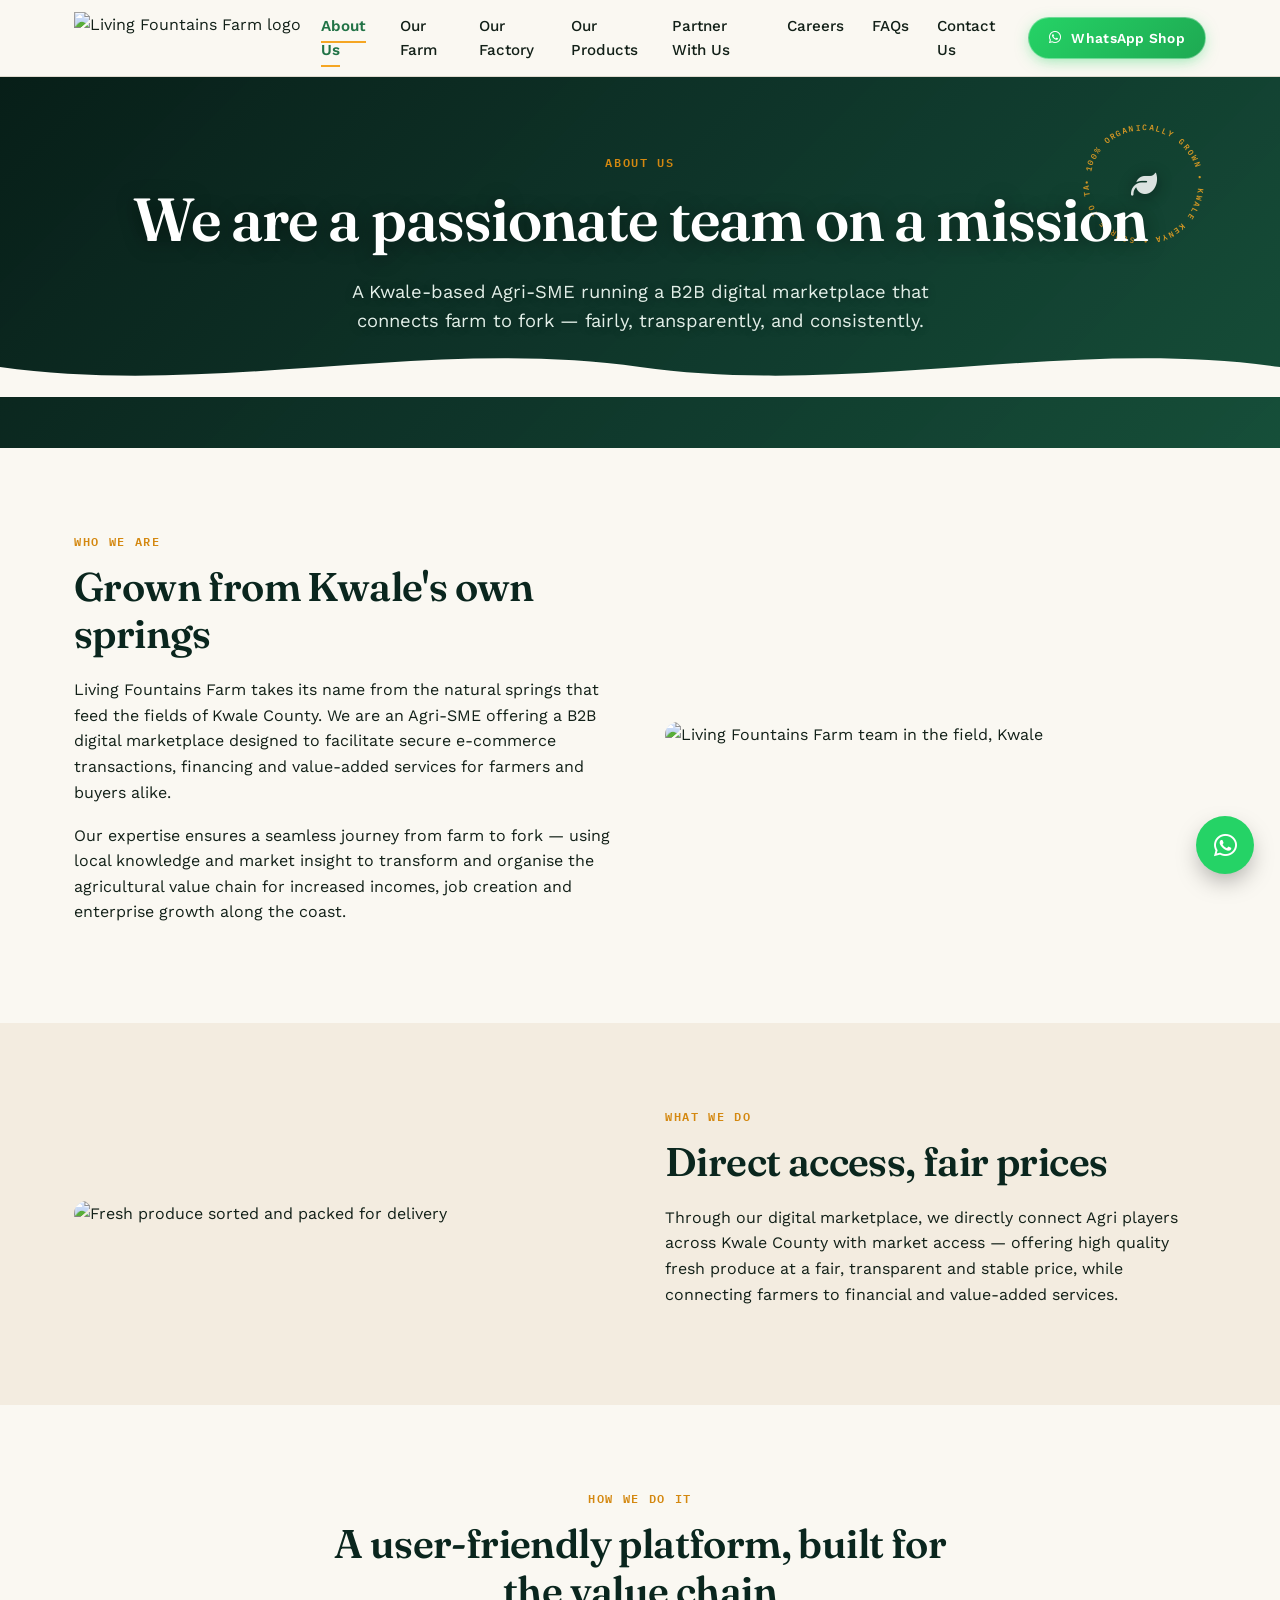
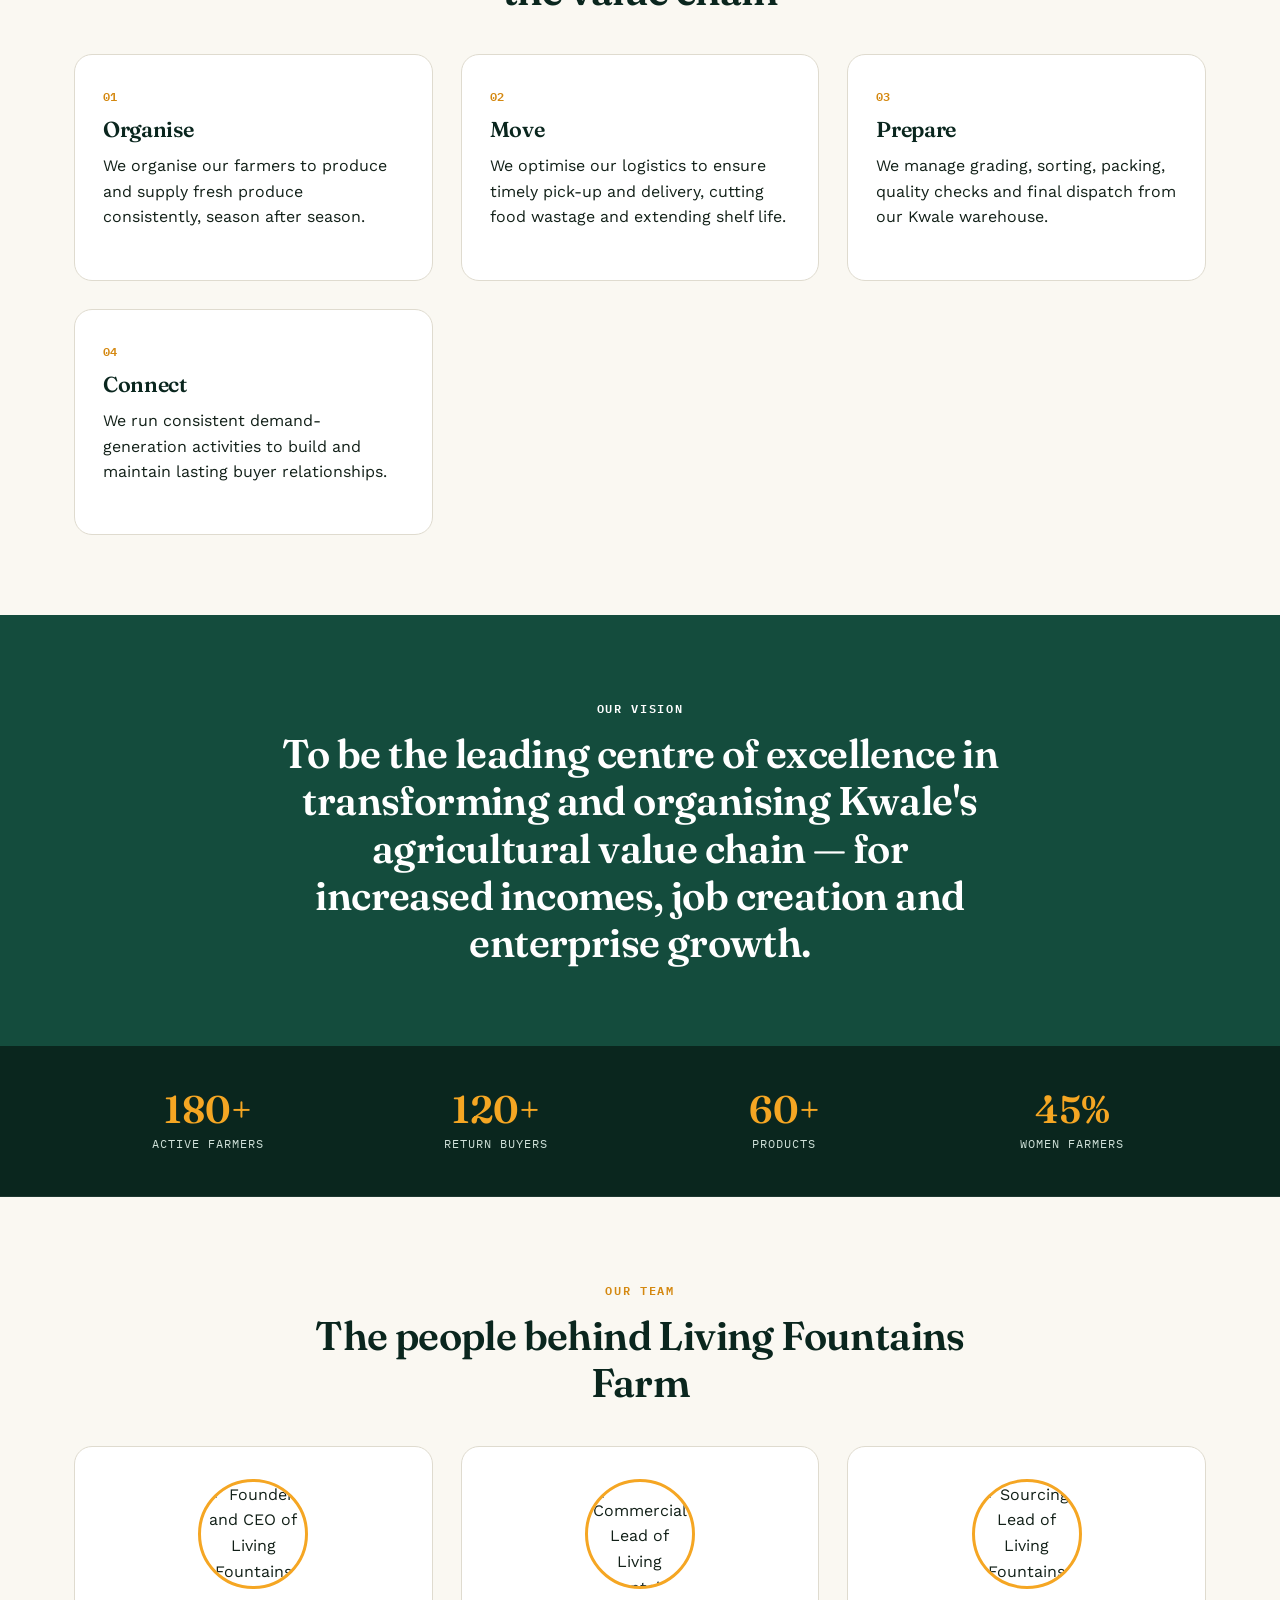
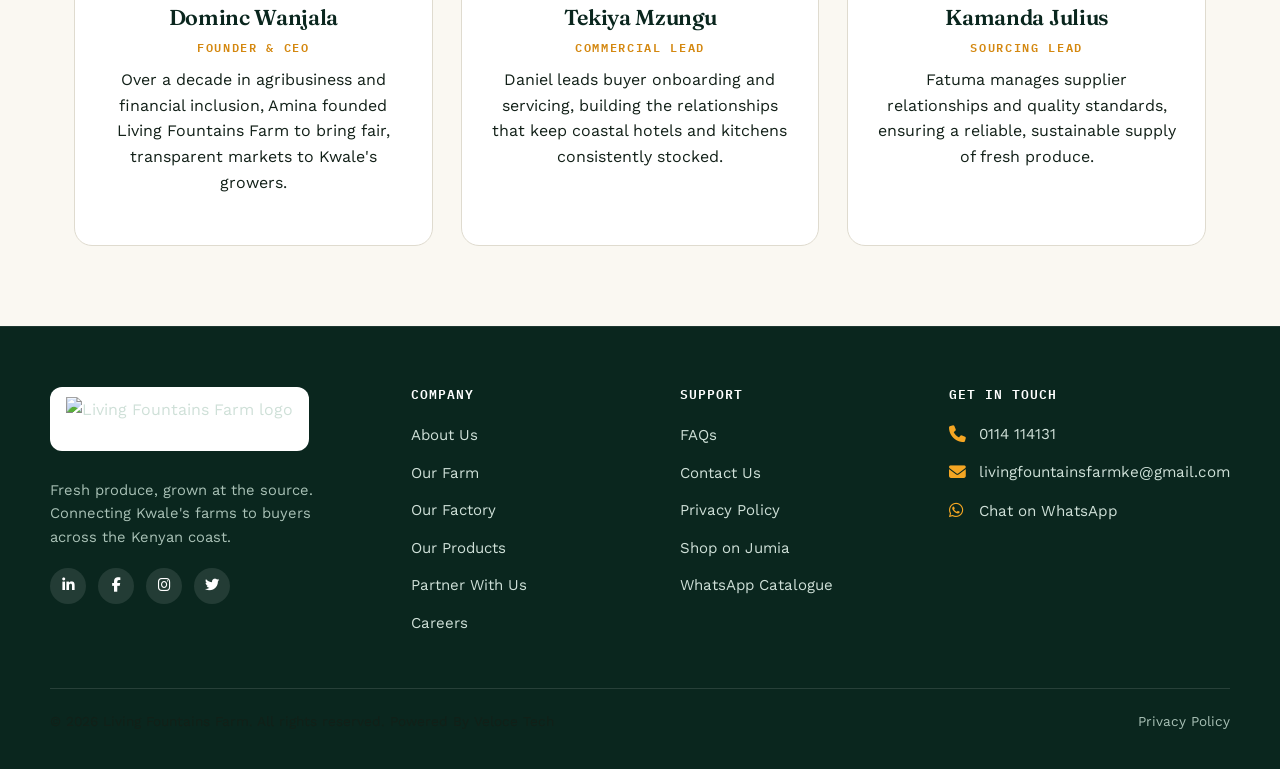
==== about.html @ f9f3148b "Add files via upload" ====
<!DOCTYPE html>
<html lang="en">
<head>
<meta charset="UTF-8">
<meta name="viewport" content="width=device-width, initial-scale=1.0, viewport-fit=cover">
<title>About Us · Living Fountains Farm</title>
<meta name="description" content="Living Fountains Farm is a Kwale-based agri-marketplace connecting local farmers to buyers with fair pricing and reliable logistics.">
<link rel="canonical" href="https://livingfountainsfarm.co.ke/about.html">
<link href="https://fonts.googleapis.com/css2?family=Fraunces:ital,opsz,wght@0,9..144,400;0,9..144,500;0,9..144,600;0,9..144,700;1,9..144,500&family=Work+Sans:wght@300;400;500;600;700&family=IBM+Plex+Mono:wght@400;500&display=swap" rel="stylesheet">
<link rel="stylesheet" href="https://cdnjs.cloudflare.com/ajax/libs/font-awesome/6.5.1/css/all.min.css">
<link rel="icon" type="image/png" href="assets/favicon.png">
<link rel="stylesheet" href="style.css">
</head>
<body>

<header class="header">
  <div class="navbar">
    <a href="index.html" class="logo-link">
      <img src="assets/logo.png" alt="Living Fountains Farm logo" style="height:52px;width:auto;display:block;">
    </a>
    <div class="nav-menu-wrap" id="navMenu">
      <ul class="nav-links">
        <li><a href="about.html" class="active">About Us</a></li>
        <li><a href="our-farm.html">Our Farm</a></li>
        <li><a href="our-factory.html">Our Factory</a></li>
        <li><a href="our-products.html">Our Products</a></li>
        <li><a href="partner-with-us.html">Partner With Us</a></li>
        <li><a href="careers.html">Careers</a></li>
        <li><a href="faqs.html">FAQs</a></li>
        <li><a href="contact.html">Contact Us</a></li>
      </ul>
            <div class="nav-right">
        <a href="https://wa.me/c/236344030818365" class="btn btn-whatsapp-nav btn-small" target="_blank" rel="noopener noreferrer"><i class="fab fa-whatsapp"></i> WhatsApp Shop</a>
      </div>
    </div>
    <button class="hamburger" id="hamburger" aria-label="Toggle menu"><span class="bar"></span><span class="bar"></span><span class="bar"></span></button>
  </div>
</header>

<section class="page-hero animated-hero">
  <div class="hero-bg-zoom" style="background-image: url('Other Photos/Bahati-kwa-kunde.JPG');"></div>
  <div class="hero-green-overlay"></div>
  <div class="rotating-farm-seal" aria-hidden="true">
    <svg viewBox="0 0 200 200">
      <path id="sealPath_about" d="M 100, 100 m -75, 0 a 75,75 0 1,1 150,0 a 75,75 0 1,1 -150,0" fill="none"></path>
      <text><textPath href="#sealPath_about" startOffset="0%">• 100% ORGANICALLY GROWN • KWALE KENYA • SOURCE TO TABLE •</textPath></text>
    </svg>
    <div class="seal-icon"><i class="fas fa-leaf"></i></div>
  </div>
  <div class="container hero-content-relative">
    <span class="eyebrow">About Us</span>
    <h1>We are a passionate team on a mission</h1>
    <p>A Kwale-based Agri-SME running a B2B digital marketplace that connects farm to fork — fairly, transparently, and consistently.</p>
  </div>
  <div class="wave-divider"><svg viewBox="0 0 1200 60" preserveAspectRatio="none"><path d="M0,30 C200,60 400,0 600,30 C800,60 1000,0 1200,30 L1200,60 L0,60 Z" fill="#FAF8F2"></path></svg></div>
</section>

<section class="section">
  <div class="container two-col">
    <div>
      <span class="eyebrow">Who we are</span>
      <h2>Grown from Kwale's own springs</h2>
      <p>Living Fountains Farm takes its name from the natural springs that feed the fields of Kwale County. We are an Agri-SME offering a B2B digital marketplace designed to facilitate secure e-commerce transactions, financing and value-added services for farmers and buyers alike.</p>
      <p>Our expertise ensures a seamless journey from farm to fork — using local knowledge and market insight to transform and organise the agricultural value chain for increased incomes, job creation and enterprise growth along the coast.</p>
    </div>
    <img src="Other Photos/Bahati-kwa-kunde.JPG" alt="Living Fountains Farm team in the field, Kwale">
  </div>
</section>

<section class="section section-alt">
  <div class="container two-col">
    <img src="Other Photos/Maria-na-kunde.JPG" alt="Fresh produce sorted and packed for delivery">
    <div>
      <span class="eyebrow">What we do</span>
      <h2>Direct access, fair prices</h2>
      <p>Through our digital marketplace, we directly connect Agri players across Kwale County with market access — offering high quality fresh produce at a fair, transparent and stable price, while connecting farmers to financial and value-added services.</p>
    </div>
  </div>
</section>

<section class="section">
  <div class="container">
    <div class="section-head center">
      <span class="eyebrow">How we do it</span>
      <h2>A user-friendly platform, built for the value chain</h2>
    </div>
    <div class="card-grid">
      <div class="card">
        <span class="card-num">01</span>
        <h3>Organise</h3>
        <p>We organise our farmers to produce and supply fresh produce consistently, season after season.</p>
      </div>
      <div class="card">
        <span class="card-num">02</span>
        <h3>Move</h3>
        <p>We optimise our logistics to ensure timely pick-up and delivery, cutting food wastage and extending shelf life.</p>
      </div>
      <div class="card">
        <span class="card-num">03</span>
        <h3>Prepare</h3>
        <p>We manage grading, sorting, packing, quality checks and final dispatch from our Kwale warehouse.</p>
      </div>
      <div class="card">
        <span class="card-num">04</span>
        <h3>Connect</h3>
        <p>We run consistent demand-generation activities to build and maintain lasting buyer relationships.</p>
      </div>
    </div>
  </div>
</section>

<section class="section section-teal">
  <div class="container center">
    <span class="eyebrow">Our vision</span>
    <h2 style="max-width:720px; margin:0 auto;">To be the leading centre of excellence in transforming and organising Kwale's agricultural value chain — for increased incomes, job creation and enterprise growth.</h2>
  </div>
</section>

<section class="stats-strip">
  <div class="container stats-grid">
    <div><div class="stat-num">180+</div><div class="stat-label">Active Farmers</div></div>
    <div><div class="stat-num">120+</div><div class="stat-label">Return Buyers</div></div>
    <div><div class="stat-num">60+</div><div class="stat-label">Products</div></div>
    <div><div class="stat-num">45%</div><div class="stat-label">Women Farmers</div></div>
  </div>
</section>

<section class="section">
  <div class="container">
    <div class="section-head center">
      <span class="eyebrow">Our team</span>
      <h2>The people behind Living Fountains Farm</h2>
    </div>
    <div class="card-grid">
      <div class="card center">
        <img src="Other Photos/Dominic.JPG" alt="Founder and CEO of Living Fountains Farm" style="width:110px;height:110px;border-radius:50%;margin:0 auto 16px;object-fit:cover;border:3px solid var(--lf-gold);">
        <h3 style="margin-bottom:4px;">Dominc Wanjala</h3>
        <p class="eyebrow" style="margin-bottom:10px;">Founder &amp; CEO</p>
        <p>Over a decade in agribusiness and financial inclusion, Amina founded Living Fountains Farm to bring fair, transparent markets to Kwale's growers.</p>
      </div>
      <div class="card center">
        <img src="Other Photos/Sheei-malenge.JPG" alt="Commercial Lead of Living Fountains Farm" style="width:110px;height:110px;border-radius:50%;margin:0 auto 16px;object-fit:cover;border:3px solid var(--lf-gold);">
        <h3 style="margin-bottom:4px;">Tekiya Mzungu</h3>
        <p class="eyebrow" style="margin-bottom:10px;">Commercial Lead</p>
        <p>Daniel leads buyer onboarding and servicing, building the relationships that keep coastal hotels and kitchens consistently stocked.</p>
      </div>
      <div class="card center">
        <img src="Other Photos/Kamanda.JPG" alt="Sourcing Lead of Living Fountains Farm" style="width:110px;height:110px;border-radius:50%;margin:0 auto 16px;object-fit:cover;border:3px solid var(--lf-gold);">
        <h3 style="margin-bottom:4px;">Kamanda Julius</h3>
        <p class="eyebrow" style="margin-bottom:10px;">Sourcing Lead</p>
        <p>Fatuma manages supplier relationships and quality standards, ensuring a reliable, sustainable supply of fresh produce.</p>
      </div>
    </div>
  </div>
</section>

<footer class="footer">
  <div class="container footer-top">
    <div class="footer-grid">
      <div class="footer-col">
        <div style="background:#fff; display:inline-block; border-radius:12px; padding:10px 16px; margin-bottom:14px;">
          <img src="assets/logo.png" alt="Living Fountains Farm logo" style="height:44px;width:auto;display:block;">
        </div>
        <p class="footer-brand-desc">Fresh produce, grown at the source. Connecting Kwale's farms to buyers across the Kenyan coast.</p>
        <div class="social-row">
          <a href="#" aria-label="LinkedIn"><i class="fab fa-linkedin-in"></i></a>
          <a href="#" aria-label="Facebook"><i class="fab fa-facebook-f"></i></a>
          <a href="#" aria-label="Instagram"><i class="fab fa-instagram"></i></a>
          <a href="#" aria-label="Twitter"><i class="fab fa-twitter"></i></a>
        </div>
      </div>
      <div class="footer-col">
        <h4>Company</h4>
        <ul class="footer-links">
          <li><a href="about.html">About Us</a></li>
          <li><a href="our-farm.html">Our Farm</a></li>
          <li><a href="our-factory.html">Our Factory</a></li>
          <li><a href="our-products.html">Our Products</a></li>
          <li><a href="partner-with-us.html">Partner With Us</a></li>
          <li><a href="careers.html">Careers</a></li>
        </ul>
      </div>
      <div class="footer-col">
        <h4>Support</h4>
        <ul class="footer-links">
          <li><a href="faqs.html">FAQs</a></li>
          <li><a href="contact.html">Contact Us</a></li>
          <li><a href="privacy-policy.html">Privacy Policy</a></li>
          <li><a href="https://www.jumia.co.ke/living-fountains-farm" target="_blank" rel="noopener noreferrer">Shop on Jumia</a></li>
          <li><a href="https://wa.me/c/236344030818365" target="_blank" rel="noopener noreferrer">WhatsApp Catalogue</a></li>
        </ul>
      </div>
      <div class="footer-col">
        <h4>Get in touch</h4>
        <div class="footer-contact-item"><i class="fas fa-phone"></i><a href="tel:+254114114131">0114 114131</a></div>
        <div class="footer-contact-item"><i class="fas fa-envelope"></i><a href="mailto:livingfountainsfarmke@gmail.com">livingfountainsfarmke@gmail.com</a></div>
        <div class="footer-contact-item"><i class="fab fa-whatsapp"></i><a href="https://wa.me/254114114131" target="_blank" rel="noopener noreferrer">Chat on WhatsApp</a></div>
      </div>
    </div>
  </div>
  <div class="container footer-bottom">
    <p>© 2026 Living Fountains Farm. All rights reserved. Powered By Veloce Tech</p>
    <a href="privacy-policy.html">Privacy Policy</a>
  </div>
</footer>

<a href="https://wa.me/254114114131" class="whatsapp-float" target="_blank" rel="noopener noreferrer" aria-label="Chat on WhatsApp"><i class="fab fa-whatsapp"></i></a>

<script src="script.js"></script>
</body>
</html>
---- style.css ----
/* ==========================================================================
   LIVING FOUNTAINS FARM — Design System & Stylesheet
   Palette:
     --lf-teal-dark      #0A261E  (deep fertile coastal green / header / footer)
     --lf-teal           #144C3D  (spring-water coastal teal — primary)
     --lf-teal-deep      #061913  (rich coastal soil)
     --lf-green-leaf     #217346  (rich organic foliage green)
     --lf-green-vibrant  #27AE60  (vibrant fresh sprout green — accents)
     --lf-green-sprout   #38D374  (bright living sprout accent)
     --lf-green-tint     #EAF7EE  (fresh morning dew / organic badge background)
     --lf-gold           #F5A623  (sun-ripened coastal gold — accent / CTA)
     --lf-gold-dark      #D48810  (deep harvest gold)
     --lf-clay           #B9622A  (coastal soil clay)
     --lf-cream          #FAF8F2  (organic page background)
     --lf-cream-deep     #F3ECE0  (warm secondary cream)
     --lf-ink            #122018  (crisp evergreen text)
     --lf-mist           #54695D  (muted slate-green text)
     --lf-border         #DFDBCF  (soft organic divider)
     --lf-whatsapp       #25D366  (official WhatsApp brand green)
     --lf-jumia          #F68B1E  (official Jumia brand orange)

   Typography:
     Display: "Fraunces" (organic serif, grown not manufactured)
     Body:    "Work Sans" (clean, practical, legible)
     Utility: "IBM Plex Mono" (labels, badges, numerals)
   ========================================================================== */

@import url('https://fonts.googleapis.com/css2?family=Fraunces:ital,opsz,wght@0,9..144,400;0,9..144,500;0,9..144,600;0,9..144,700;1,9..144,500&family=Work+Sans:wght@300;400;500;600;700&family=IBM+Plex+Mono:wght@400;500;600&display=swap');

:root {
  --lf-teal-dark: #0A261E;
  --lf-teal: #144C3D;
  --lf-teal-deep: #061913;
  --lf-green-leaf: #217346;
  --lf-green-vibrant: #27AE60;
  --lf-green-sprout: #38D374;
  --lf-green-tint: #EAF7EE;
  --lf-green-glow: rgba(39, 174, 96, 0.3);
  --lf-gold: #F5A623;
  --lf-gold-dark: #D48810;
  --lf-clay: #B9622A;
  --lf-cream: #FAF8F2;
  --lf-cream-deep: #F3ECE0;
  --lf-ink: #122018;
  --lf-mist: #54695D;
  --lf-border: #DFDBCF;
  --lf-whatsapp: #25D366;
  --lf-jumia: #F68B1E;

  --font-display: 'Fraunces', Georgia, serif;
  --font-body: 'Work Sans', system-ui, -apple-system, sans-serif;
  --font-mono: 'IBM Plex Mono', monospace;

  --container-max: 1180px;
  --container-padding: 24px;
  --radius: 18px;
  --radius-sm: 12px;
  --shadow-subtle: 0 10px 30px -16px rgba(10, 38, 30, 0.22);
  --shadow-elevated: 0 18px 42px -12px rgba(10, 38, 30, 0.28);
}

/* ---------- Keyframe Animations (Ken Burns Slow Zoom & Slow Rotations) ---------- */
@keyframes kenBurnsSlow {
  0% {
    transform: scale(1) translate(0, 0);
  }
  50% {
    transform: scale(1.10) translate(-1.2%, -0.8%);
  }
  100% {
    transform: scale(1) translate(0, 0);
  }
}

@keyframes spinSlow {
  from {
    transform: rotate(0deg);
  }
  to {
    transform: rotate(360deg);
  }
}

@keyframes spinSlowReverse {
  from {
    transform: rotate(360deg);
  }
  to {
    transform: rotate(0deg);
  }
}

@keyframes floatLeafOrganic {
  0%, 100% {
    transform: translateY(0) rotate(0deg);
  }
  50% {
    transform: translateY(-9px) rotate(6deg);
  }
}

@keyframes pulsePing {
  0% {
    transform: scale(1);
    box-shadow: 0 0 0 0 rgba(37, 211, 102, 0.65);
  }
  70% {
    transform: scale(1.04);
    box-shadow: 0 0 0 16px rgba(37, 211, 102, 0);
  }
  100% {
    transform: scale(1);
    box-shadow: 0 0 0 0 rgba(37, 211, 102, 0);
  }
}

@keyframes fadeInUp {
  from {
    opacity: 0;
    transform: translateY(18px);
  }
  to {
    opacity: 1;
    transform: translateY(0);
  }
}

/* ---------- Global Reset & Defaults ---------- */
* { box-sizing: border-box; }

html {
  scroll-behavior: smooth;
  -webkit-text-size-adjust: 100%;
}

body {
  margin: 0;
  font-family: var(--font-body);
  color: var(--lf-ink);
  background: var(--lf-cream);
  line-height: 1.6;
  -webkit-font-smoothing: antialiased;
  -moz-osx-font-smoothing: grayscale;
  overflow-x: hidden;
}

img {
  max-width: 100%;
  height: auto;
  display: block;
}

a {
  color: inherit;
  text-decoration: none;
  transition: color 0.2s ease, opacity 0.2s ease;
}

.container {
  max-width: var(--container-max);
  margin: 0 auto;
  padding: 0 var(--container-padding);
}

h1, h2, h3, h4 {
  font-family: var(--font-display);
  color: var(--lf-teal-dark);
  line-height: 1.18;
  margin: 0 0 0.5em;
  font-weight: 600;
  letter-spacing: -0.015em;
}

h1 { font-size: clamp(2.4rem, 5vw, 3.8rem); font-weight: 600; }
h2 { font-size: clamp(1.85rem, 3.4vw, 2.5rem); }
h3 { font-size: 1.35rem; }
h4 { font-size: 1.1rem; }

p {
  margin: 0 0 1.1em;
  color: var(--lf-ink);
}

.eyebrow {
  font-family: var(--font-mono);
  font-size: 0.74rem;
  letter-spacing: 0.14em;
  text-transform: uppercase;
  color: var(--lf-gold-dark);
  display: inline-block;
  margin-bottom: 12px;
  font-weight: 600;
}

.eyebrow-badge {
  display: inline-flex;
  align-items: center;
  gap: 8px;
  background: rgba(245, 166, 35, 0.18);
  color: #F8B32B;
  border: 1px solid rgba(245, 166, 35, 0.45);
  padding: 7px 18px;
  border-radius: 999px;
  font-family: var(--font-mono);
  font-size: 0.76rem;
  letter-spacing: 0.08em;
  text-transform: uppercase;
  margin-bottom: 18px;
  backdrop-filter: blur(10px);
  -webkit-backdrop-filter: blur(10px);
  font-weight: 600;
  box-shadow: 0 4px 14px -3px rgba(0, 0, 0, 0.2);
}

/* ---------- Buttons ---------- */
.btn {
  display: inline-flex;
  align-items: center;
  justify-content: center;
  gap: 10px;
  padding: 13px 28px;
  border-radius: 999px;
  font-family: var(--font-body);
  font-weight: 600;
  font-size: 0.95rem;
  text-decoration: none;
  border: 2px solid transparent;
  cursor: pointer;
  transition: transform 0.22s cubic-bezier(0.16, 1, 0.3, 1), box-shadow 0.22s ease, background 0.2s ease, color 0.2s ease;
  white-space: nowrap;
}

.btn:active {
  transform: translateY(1px) scale(0.98);
}

.btn-primary {
  background: var(--lf-gold);
  color: var(--lf-teal-dark);
  border-color: var(--lf-gold);
  box-shadow: 0 6px 20px -6px rgba(245, 166, 35, 0.5);
}
.btn-primary:hover {
  background: var(--lf-gold-dark);
  border-color: var(--lf-gold-dark);
  color: #fff;
  transform: translateY(-2px);
  box-shadow: 0 10px 24px -8px rgba(212, 136, 16, 0.6);
}

.btn-whatsapp, .btn-whatsapp-cat {
  background: linear-gradient(135deg, #25D366 0%, #1ea952 100%);
  color: #fff;
  border-color: #20ba5a;
  box-shadow: 0 6px 20px -6px rgba(37, 211, 102, 0.5);
}
.btn-whatsapp:hover, .btn-whatsapp-cat:hover {
  background: linear-gradient(135deg, #1ea952 0%, #178e43 100%);
  border-color: #178e43;
  color: #fff;
  transform: translateY(-2px);
  box-shadow: 0 10px 26px -8px rgba(37, 211, 102, 0.65);
}

/* Top-Right Navbar WhatsApp Shop Button */
.btn-whatsapp-nav {
  background: linear-gradient(135deg, #25D366 0%, #1ea952 100%);
  color: #fff;
  border: 1.5px solid rgba(255, 255, 255, 0.35);
  box-shadow: 0 4px 15px -3px rgba(37, 211, 102, 0.5);
  font-weight: 600;
  letter-spacing: 0.02em;
  padding: 9px 20px;
  font-size: 0.88rem;
}
.btn-whatsapp-nav:hover {
  background: linear-gradient(135deg, #1ea952 0%, #178e43 100%);
  color: #fff;
  transform: translateY(-2px);
  box-shadow: 0 8px 24px -4px rgba(37, 211, 102, 0.65);
}

.btn-jumia {
  background: linear-gradient(135deg, #F68B1E 0%, #e27a13 100%);
  color: #fff;
  border-color: #F68B1E;
  box-shadow: 0 6px 20px -6px rgba(246, 139, 30, 0.5);
}
.btn-jumia:hover {
  background: linear-gradient(135deg, #e27a13 0%, #cb6b0c 100%);
  border-color: #cb6b0c;
  color: #fff;
  transform: translateY(-2px);
  box-shadow: 0 10px 24px -8px rgba(246, 139, 30, 0.65);
}

.btn-outline {
  background: transparent;
  border-color: var(--lf-teal);
  color: var(--lf-teal);
}
.btn-outline:hover {
  background: var(--lf-teal);
  color: #fff;
  transform: translateY(-2px);
  box-shadow: var(--shadow-subtle);
}

.btn-outline-light {
  background: transparent;
  border-color: rgba(255, 255, 255, 0.65);
  color: #fff;
}
.btn-outline-light:hover {
  background: #fff;
  color: var(--lf-teal-dark);
  border-color: #fff;
  transform: translateY(-2px);
  box-shadow: 0 8px 20px -6px rgba(0, 0, 0, 0.35);
}

.btn-outline-gold, .btn-partner {
  background: transparent;
  border-color: var(--lf-gold);
  color: var(--lf-gold);
}
.btn-outline-gold:hover, .btn-partner:hover {
  background: var(--lf-gold);
  color: var(--lf-teal-dark);
  transform: translateY(-2px);
  box-shadow: 0 8px 22px -6px rgba(245, 166, 35, 0.5);
}

.btn-ghost {
  background: transparent;
  color: var(--lf-teal-dark);
  padding: 13px 18px;
}
.btn-ghost:hover {
  color: var(--lf-gold-dark);
}

.btn-small {
  padding: 9px 20px;
  font-size: 0.86rem;
}
.btn-lg {
  padding: 15px 34px;
  font-size: 1.04rem;
}
.btn-block {
  width: 100%;
}

/* ---------- Header / Nav ---------- */
.header {
  position: sticky;
  top: 0;
  z-index: 200;
  background: rgba(250, 248, 242, 0.94);
  backdrop-filter: blur(14px);
  -webkit-backdrop-filter: blur(14px);
  border-bottom: 1px solid var(--lf-border);
  transition: background 0.3s ease, border-color 0.3s ease, box-shadow 0.3s ease;
}

.navbar {
  max-width: var(--container-max);
  margin: 0 auto;
  padding: 12px var(--container-padding);
  display: flex;
  align-items: center;
  justify-content: space-between;
  gap: 20px;
}

.logo-link {
  display: flex;
  align-items: center;
  gap: 10px;
  text-decoration: none;
  flex-shrink: 0;
}

.nav-links {
  list-style: none;
  display: flex;
  gap: 28px;
  margin: 0;
  padding: 0;
  font-weight: 500;
  font-size: 0.95rem;
}

.nav-links a {
  text-decoration: none;
  color: var(--lf-ink);
  padding: 6px 0;
  border-bottom: 2px solid transparent;
  transition: color 0.2s, border-color 0.2s;
}

.nav-links a:hover,
.nav-links a.active {
  color: var(--lf-green-leaf);
  border-color: var(--lf-gold);
  font-weight: 600;
}

.nav-right {
  display: flex;
  align-items: center;
  gap: 12px;
}

.nav-menu-wrap {
  display: flex;
  align-items: center;
  gap: 30px;
}

.hamburger {
  display: none;
  flex-direction: column;
  justify-content: center;
  align-items: center;
  gap: 5px;
  cursor: pointer;
  background: none;
  border: none;
  padding: 8px;
  width: 44px;
  height: 44px;
  border-radius: 8px;
  z-index: 220;
}
.hamburger:focus-visible {
  outline: 2px solid var(--lf-green-vibrant);
}

.hamburger .bar {
  width: 24px;
  height: 2.5px;
  background: var(--lf-teal-dark);
  border-radius: 2px;
  display: block;
  transition: transform 0.3s ease, opacity 0.3s ease;
}

.hamburger.active .bar:nth-child(1) {
  transform: translateY(7.5px) rotate(45deg);
}
.hamburger.active .bar:nth-child(2) {
  opacity: 0;
}
.hamburger.active .bar:nth-child(3) {
  transform: translateY(-7.5px) rotate(-45deg);
}

/* ---------- Wave Divider (Signature "Fountain Line") ---------- */
.wave-divider {
  width: 100%;
  line-height: 0;
  transform: translateY(1px);
  position: relative;
  z-index: 4;
}
.wave-divider svg {
  width: 100%;
  height: 60px;
  display: block;
}

/* ---------- Animated Hero (Slow Ken-Burns Zoom & Rotating Seal) ---------- */
.animated-hero, .animated-hero-main {
  position: relative;
  overflow: hidden;
  background: var(--lf-teal-dark);
  color: #fff;
  padding: 85px 0 0;
}

.hero-bg-zoom {
  position: absolute;
  inset: -10%;
  background-size: cover;
  background-position: center;
  animation: kenBurnsSlow 26s ease-in-out infinite alternate;
  will-change: transform;
  pointer-events: none;
  z-index: 0;
  filter: saturate(1.15) contrast(1.06);
}

.hero-green-overlay {
  position: absolute;
  inset: 0;
  background: linear-gradient(135deg, rgba(8, 30, 24, 0.92) 0%, rgba(16, 56, 44, 0.85) 50%, rgba(26, 92, 66, 0.76) 100%);
  z-index: 1;
  pointer-events: none;
}

.hero-green-overlay-subtle {
  background: linear-gradient(135deg, rgba(8, 30, 24, 0.88) 0%, rgba(15, 52, 41, 0.78) 45%, rgba(24, 76, 56, 0.62) 100%);
}

.hero-content-relative {
  position: relative;
  z-index: 3;
}

.animated-hero h1, .animated-hero-main h1 {
  color: #ffffff;
  text-shadow: 0 2px 20px rgba(0, 0, 0, 0.45);
}

.animated-hero p, .animated-hero-main p {
  color: #E2EFE8;
  text-shadow: 0 1px 8px rgba(0, 0, 0, 0.35);
}

/* Rotating Botanical Stamp / Seal */
.rotating-farm-seal {
  position: absolute;
  right: 5%;
  top: 35px;
  width: 145px;
  height: 145px;
  z-index: 2;
  pointer-events: none;
  opacity: 0.85;
  animation: spinSlow 36s linear infinite;
}

.hero-main-seal {
  right: 8%;
  top: 50px;
  width: 160px;
  height: 160px;
}

.rotating-farm-seal svg {
  width: 100%;
  height: 100%;
  display: block;
}

.rotating-farm-seal svg text {
  font-family: var(--font-mono);
  font-size: 11px;
  font-weight: 600;
  fill: #F5A623;
  letter-spacing: 2px;
  text-transform: uppercase;
}

.seal-icon {
  position: absolute;
  top: 50%;
  left: 50%;
  transform: translate(-50%, -50%);
  color: #fff;
  font-size: 1.65rem;
  filter: drop-shadow(0 2px 8px rgba(0,0,0,0.5));
}

/* ---------- Main Index Hero ---------- */
.hero {
  position: relative;
  padding: 85px 0 0;
  overflow: hidden;
}

.hero-grid {
  display: grid;
  grid-template-columns: 1.15fr 0.85fr;
  gap: 50px;
  align-items: center;
  padding-bottom: 60px;
}

.hero .accent {
  color: var(--lf-gold);
  font-style: italic;
  text-shadow: 0 0 24px rgba(245, 166, 35, 0.4);
}

.hero-description {
  font-size: 1.15rem;
  line-height: 1.65;
  color: #E2EFE8;
  max-width: 540px;
  margin-bottom: 20px;
}

.hero-trust-chips {
  display: flex;
  gap: 10px;
  flex-wrap: wrap;
  margin: 18px 0 24px;
}

.trust-chip {
  display: inline-flex;
  align-items: center;
  gap: 7px;
  padding: 6px 14px;
  border-radius: 999px;
  background: rgba(255, 255, 255, 0.12);
  color: #E4EFE9;
  font-family: var(--font-mono);
  font-size: 0.76rem;
  letter-spacing: 0.04em;
  backdrop-filter: blur(8px);
  -webkit-backdrop-filter: blur(8px);
  border: 1px solid rgba(255, 255, 255, 0.22);
}
.trust-chip i {
  color: var(--lf-gold);
}

.hero-ctas {
  display: flex;
  gap: 14px;
  flex-wrap: wrap;
  margin: 24px 0 20px;
}

.hero-note {
  font-size: 0.88rem;
  color: #CFE3D9;
  border-left: 3px solid var(--lf-gold);
  padding-left: 14px;
  max-width: 490px;
  line-height: 1.5;
}

.hero-image-wrap {
  position: relative;
}

.hero-image {
  position: relative;
  border-radius: 28px;
  overflow: hidden;
  box-shadow: 0 24px 50px -15px rgba(0, 0, 0, 0.45);
  border: 2px solid rgba(255, 255, 255, 0.15);
  aspect-ratio: 4/5;
}
.hero-image img {
  width: 100%;
  height: 100%;
  object-fit: cover;
  transition: transform 0.6s ease;
}
.hero-image:hover img {
  transform: scale(1.04);
}

.floating-badge-bottom {
  position: absolute;
  bottom: -20px;
  left: 20px;
  background: rgba(10, 38, 30, 0.95);
  color: #fff;
  border: 1px solid rgba(245, 166, 35, 0.45);
  padding: 12px 18px;
  border-radius: 14px;
  display: flex;
  align-items: center;
  gap: 12px;
  box-shadow: 0 12px 30px -8px rgba(0, 0, 0, 0.4);
  backdrop-filter: blur(10px);
  -webkit-backdrop-filter: blur(10px);
}
.floating-badge-bottom i {
  color: var(--lf-gold);
  font-size: 1.4rem;
}
.floating-badge-bottom strong {
  display: block;
  font-size: 0.92rem;
  line-height: 1.2;
}
.floating-badge-bottom span {
  font-family: var(--font-mono);
  font-size: 0.72rem;
  color: #CFE3D9;
  letter-spacing: 0.05em;
  text-transform: uppercase;
}

/* ---------- Inner Page Hero ---------- */
.page-hero {
  position: relative;
  background: var(--lf-teal-dark);
  padding: 72px 0 52px;
  text-align: center;
  color: #fff;
}
.page-hero h1 {
  margin-bottom: 0.35em;
}
.page-hero p {
  max-width: 650px;
  margin: 0 auto;
  font-size: 1.15rem;
}

/* ---------- Stats strip ---------- */
.stats-strip {
  background: var(--lf-teal-dark);
  color: #fff;
  padding: 42px 0;
  border-bottom: 1px solid rgba(255, 255, 255, 0.08);
}
.stats-grid {
  display: grid;
  grid-template-columns: repeat(4, 1fr);
  gap: 20px;
  text-align: center;
}
.stat-num {
  font-family: var(--font-display);
  font-size: 2.4rem;
  color: var(--lf-gold);
  font-weight: 600;
  line-height: 1.1;
}
.stat-label {
  font-family: var(--font-mono);
  font-size: 0.75rem;
  letter-spacing: 0.08em;
  text-transform: uppercase;
  color: #CFE0D8;
  margin-top: 4px;
}

/* ---------- Sections ---------- */
.section { padding: 80px 0; }
.section-tight { padding: 48px 0; }
.section-alt { background: var(--lf-cream-deep); }
.section-teal { background: var(--lf-teal); color: #fff; }
.section-teal h2, .section-teal h3, .section-teal .eyebrow { color: #fff; }
.section-teal p { color: #D9E6DE; }

.section-head { max-width: 660px; margin: 0 0 40px; }
.section-head.center { margin-left: auto; margin-right: auto; text-align: center; }

/* ---------- Two-column feature ---------- */
.two-col {
  display: grid;
  grid-template-columns: 1fr 1fr;
  gap: 50px;
  align-items: center;
}
.two-col img {
  border-radius: var(--radius);
  box-shadow: var(--shadow-subtle);
  width: 100%;
}

/* ---------- Cards ---------- */
.card-grid {
  display: grid;
  grid-template-columns: repeat(3, 1fr);
  gap: 28px;
}
.card {
  background: #fff;
  border: 1px solid var(--lf-border);
  border-radius: var(--radius);
  padding: 32px 28px;
  transition: transform 0.25s, box-shadow 0.25s, border-color 0.25s;
}
.card:hover {
  transform: translateY(-6px);
  box-shadow: var(--shadow-elevated);
  border-color: var(--lf-green-vibrant);
}
.card-num {
  font-family: var(--font-mono);
  font-size: 0.78rem;
  color: var(--lf-gold-dark);
  margin-bottom: 10px;
  display: block;
  font-weight: 600;
}
.card-icon {
  width: 48px;
  height: 48px;
  border-radius: 12px;
  background: var(--lf-green-tint);
  display: flex;
  align-items: center;
  justify-content: center;
  margin-bottom: 16px;
  color: var(--lf-green-leaf);
  font-size: 1.3rem;
}

/* ---------- Checklist ---------- */
.check-list { list-style: none; margin: 0 0 24px; padding: 0; }
.check-list li {
  display: flex;
  gap: 12px;
  margin-bottom: 14px;
  align-items: flex-start;
  font-size: 1.02rem;
}
.check-list li::before {
  content: '';
  flex-shrink: 0;
  width: 22px; height: 22px;
  margin-top: 3px;
  border-radius: 50%;
  background: var(--lf-gold);
  background-image: url("data:image/svg+xml,%3Csvg xmlns='http://www.w3.org/2000/svg' viewBox='0 0 24 24' fill='none' stroke='%230A261E' stroke-width='3' stroke-linecap='round' stroke-linejoin='round'%3E%3Cpolyline points='20 6 9 17 4 12'/%3E%3C/svg%3E");
  background-repeat: no-repeat;
  background-position: center;
  background-size: 12px;
}

/* ---------- Testimonial ---------- */
.testimonial {
  background: var(--lf-cream-deep);
  border-radius: 24px;
  padding: 50px;
  position: relative;
  border: 1px solid var(--lf-border);
}
.testimonial blockquote {
  font-family: var(--font-display);
  font-size: 1.45rem;
  font-style: italic;
  color: var(--lf-teal-dark);
  margin: 0 0 20px;
  line-height: 1.5;
}
.testimonial cite {
  font-family: var(--font-mono);
  font-size: 0.82rem;
  color: var(--lf-mist);
  font-style: normal;
  text-transform: uppercase;
  letter-spacing: 0.05em;
}

/* ---------- Value Tiles ---------- */
.value-grid {
  display: grid;
  grid-template-columns: repeat(3, 1fr);
  gap: 24px;
}
.value-tile {
  background: #fff;
  border-radius: var(--radius);
  padding: 28px;
  border-left: 5px solid var(--lf-teal);
  box-shadow: var(--shadow-subtle);
  transition: transform 0.25s ease;
}
.value-tile:hover {
  transform: translateY(-4px);
}
.value-tile.gold { border-left-color: var(--lf-gold); }
.value-tile.clay { border-left-color: var(--lf-clay); }
.value-tile .value-num {
  font-family: var(--font-display);
  font-size: 2.1rem;
  color: var(--lf-teal-dark);
  font-weight: 600;
  margin-bottom: 4px;
}

/* ---------- Tabs System ---------- */
.tabs {
  display: flex;
  flex-wrap: wrap;
  gap: 10px;
  margin-bottom: 30px;
  align-items: center;
}
.tab-btn {
  font-family: var(--font-mono);
  font-size: 0.8rem;
  letter-spacing: 0.04em;
  text-transform: uppercase;
  padding: 11px 22px;
  border-radius: 999px;
  border: 1.5px solid var(--lf-border);
  background: #fff;
  cursor: pointer;
  color: var(--lf-mist);
  display: inline-flex;
  align-items: center;
  gap: 8px;
  transition: all 0.22s ease;
  font-weight: 500;
}
.tab-btn:hover {
  color: var(--lf-teal-dark);
  border-color: var(--lf-green-leaf);
}
.tab-btn.active {
  background: var(--lf-teal);
  color: #fff;
  border-color: var(--lf-teal);
  box-shadow: 0 4px 14px -4px rgba(20, 76, 61, 0.5);
  font-weight: 600;
}
.tab-count {
  display: inline-block;
  padding: 2px 7px;
  border-radius: 999px;
  font-size: 0.72rem;
  background: rgba(0, 0, 0, 0.08);
}
.tab-btn.active .tab-count {
  background: rgba(255, 255, 255, 0.24);
  color: #fff;
}
.tab-panel {
  display: none;
  animation: fadeInUp 0.35s ease forwards;
}
.tab-panel.active {
  display: block;
}

/* ---------- Product Filter & Search Bar ---------- */
.product-filter-bar {
  display: flex;
  align-items: center;
  justify-content: space-between;
  gap: 18px;
  flex-wrap: wrap;
  margin-bottom: 24px;
  padding: 16px 22px;
  background: #fff;
  border: 1px solid var(--lf-border);
  border-radius: var(--radius);
  box-shadow: 0 6px 20px -10px rgba(10, 38, 30, 0.08);
}

.product-search-box {
  position: relative;
  flex: 1;
  min-width: 260px;
  display: flex;
  align-items: center;
}

.product-search-box input {
  width: 100%;
  padding: 12px 42px 12px 42px;
  border-radius: 999px;
  border: 1.5px solid var(--lf-border);
  background: var(--lf-cream);
  font-family: var(--font-body);
  font-size: 0.95rem;
  color: var(--lf-ink);
  transition: border-color 0.25s, box-shadow 0.25s, background 0.25s;
}

.product-search-box input:focus {
  outline: none;
  border-color: var(--lf-green-vibrant);
  background: #fff;
  box-shadow: 0 0 0 4px var(--lf-green-glow);
}

.search-icon {
  position: absolute;
  left: 15px;
  color: var(--lf-mist);
  font-size: 0.95rem;
  pointer-events: none;
}

.clear-btn {
  position: absolute;
  right: 12px;
  background: none;
  border: none;
  color: var(--lf-mist);
  cursor: pointer;
  padding: 6px;
  font-size: 0.9rem;
  border-radius: 50%;
  display: flex;
  align-items: center;
  justify-content: center;
}
.clear-btn:hover {
  color: var(--lf-teal-dark);
}

.filter-count-badge {
  font-family: var(--font-mono);
  font-size: 0.8rem;
  color: var(--lf-green-leaf);
  background: var(--lf-green-tint);
  padding: 8px 16px;
  border-radius: 999px;
  font-weight: 600;
  border: 1px solid rgba(39, 174, 96, 0.25);
  white-space: nowrap;
}

/* ---------- Produce Grid & Cards (Clean, Aesthetic, No Button) ---------- */
.produce-grid {
  display: grid;
  grid-template-columns: repeat(auto-fill, minmax(220px, 1fr));
  gap: 26px;
}

.produce-card {
  background: #fff;
  border: 1px solid var(--lf-border);
  border-radius: var(--radius);
  overflow: hidden;
  box-shadow: none;
  transition: transform 0.28s cubic-bezier(0.16, 1, 0.3, 1), box-shadow 0.28s ease, border-color 0.28s ease;
  display: flex;
  flex-direction: column;
}

.produce-card:hover {
  transform: translateY(-7px);
  box-shadow: 0 16px 36px -12px rgba(10, 38, 30, 0.2);
  border-color: var(--lf-green-vibrant);
}

.produce-card img {
  width: 100%;
  aspect-ratio: 1/1;
  object-fit: cover;
  transition: transform 0.45s cubic-bezier(0.16, 1, 0.3, 1);
}

.produce-card:hover img {
  transform: scale(1.05);
}

.produce-card-body {
  padding: 18px 20px 22px;
  flex: 1;
  display: flex;
  flex-direction: column;
}

.produce-local-name {
  font-family: var(--font-display);
  font-size: 1.14rem;
  color: var(--lf-teal-dark);
  margin: 0 0 3px;
  line-height: 1.22;
  font-weight: 600;
}

.produce-eng-name {
  font-size: 0.86rem;
  color: var(--lf-mist);
  margin: 0;
  line-height: 1.35;
}

.organic-badge {
  display: inline-flex;
  align-items: center;
  gap: 6px;
  font-family: var(--font-mono);
  font-size: 0.68rem;
  letter-spacing: 0.05em;
  text-transform: uppercase;
  color: #1A633C;
  background: #EAF6EF;
  border: 1px solid #C3E6D2;
  padding: 5px 11px;
  border-radius: 999px;
  margin-bottom: 12px;
  align-self: flex-start;
  font-weight: 600;
}

/* ---------- Top Jumia Banner on our-products.html ---------- */
.jumia-banner {
  background: linear-gradient(135deg, var(--lf-teal-dark) 0%, #154C3C 100%);
  border-radius: 24px;
  padding: 38px 40px;
  display: flex;
  align-items: center;
  justify-content: space-between;
  gap: 28px;
  flex-wrap: wrap;
  color: #fff;
  border: 1px solid rgba(76, 217, 100, 0.2);
  box-shadow: var(--shadow-subtle);
}
.jumia-banner-content {
  flex: 1;
  min-width: 280px;
}
.banner-badge {
  display: inline-flex;
  align-items: center;
  gap: 7px;
  background: rgba(245, 166, 35, 0.18);
  color: var(--lf-gold);
  border: 1px solid rgba(245, 166, 35, 0.4);
  padding: 4px 12px;
  border-radius: 999px;
  font-family: var(--font-mono);
  font-size: 0.72rem;
  letter-spacing: 0.08em;
  text-transform: uppercase;
  margin-bottom: 12px;
  font-weight: 600;
}
.jumia-banner h3 {
  color: #fff;
  margin-bottom: 8px;
  font-size: 1.45rem;
}
.jumia-banner p {
  color: #DCEBE3;
  margin: 0;
  max-width: 600px;
  font-size: 0.98rem;
}
.jumia-banner-actions {
  display: flex;
  gap: 12px;
  flex-wrap: wrap;
}

/* ---------- Dedicated Order Section on our-products.html ---------- */
.product-ordering-section {
  padding: 70px 0 80px;
  background: var(--lf-cream);
}

.product-order-card {
  background: linear-gradient(145deg, #071F17 0%, #0F382C 50%, #164E3F 100%);
  border-radius: 28px;
  padding: 56px 42px;
  color: #fff;
  text-align: center;
  box-shadow: 0 24px 55px -15px rgba(8, 30, 24, 0.5);
  border: 1px solid rgba(76, 217, 100, 0.28);
  position: relative;
  overflow: hidden;
}

.product-order-card h2 {
  color: #ffffff;
  font-size: clamp(2rem, 3.6vw, 2.7rem);
  margin-bottom: 12px;
}

.order-intro-text {
  color: #DCECE3;
  font-size: 1.15rem;
  max-width: 680px;
  margin: 0 auto 34px;
  line-height: 1.6;
}

.order-primary-actions {
  display: flex;
  gap: 18px;
  justify-content: center;
  flex-wrap: wrap;
  margin-bottom: 40px;
}

.bulk-partner-section {
  border-top: 1px solid rgba(255, 255, 255, 0.18);
  padding-top: 32px;
  margin-top: 10px;
}

.bulk-divider {
  display: block;
  margin-bottom: 12px;
}
.bulk-divider span {
  display: inline-block;
  font-family: var(--font-mono);
  font-size: 0.74rem;
  letter-spacing: 0.12em;
  text-transform: uppercase;
  color: var(--lf-gold);
  background: rgba(245, 166, 35, 0.16);
  padding: 5px 16px;
  border-radius: 999px;
  border: 1px solid rgba(245, 166, 35, 0.35);
  font-weight: 600;
}

.bulk-pitch {
  color: #E2EFE8;
  font-size: 1.12rem;
  margin-bottom: 22px;
  font-weight: 500;
}

/* ---------- Partners Strip ---------- */
.partners-strip {
  display: flex;
  flex-wrap: wrap;
  gap: 20px;
  align-items: center;
  justify-content: center;
  padding: 24px 0;
}
.partner-chip {
  font-family: var(--font-mono);
  font-size: 0.85rem;
  letter-spacing: 0.04em;
  color: var(--lf-mist);
  border: 1px solid var(--lf-border);
  padding: 10px 22px;
  border-radius: 999px;
  background: #fff;
}

/* ---------- FAQ Accordion ---------- */
.faq-list { max-width: 800px; margin: 0 auto; }
.faq-item {
  border-bottom: 1px solid var(--lf-border);
}
.faq-question {
  width: 100%;
  text-align: left;
  background: none;
  border: none;
  padding: 22px 0;
  font-family: var(--font-display);
  font-size: 1.15rem;
  color: var(--lf-teal-dark);
  display: flex;
  justify-content: space-between;
  align-items: center;
  cursor: pointer;
  gap: 20px;
  font-weight: 600;
}
.faq-question .icon {
  font-size: 1.3rem;
  color: var(--lf-gold-dark);
  transition: transform 0.25s;
  flex-shrink: 0;
}
.faq-item.open .faq-question .icon {
  transform: rotate(45deg);
}
.faq-answer {
  max-height: 0;
  overflow: hidden;
  transition: max-height 0.35s ease;
  color: var(--lf-mist);
}
.faq-item.open .faq-answer {
  max-height: 500px;
}
.faq-answer-inner { padding-bottom: 22px; }

/* ---------- Contact page ---------- */
.contact-grid {
  display: grid;
  grid-template-columns: 0.85fr 1.15fr;
  gap: 50px;
}
.contact-info h3 { margin-bottom: 20px; }
.footer-contact-item {
  display: flex;
  align-items: center;
  gap: 12px;
  font-size: 0.95rem;
}
.footer-contact-item i, .footer-contact-item svg {
  color: var(--lf-gold);
  width: 18px;
  font-size: 1.05rem;
}
.contact-info a { text-decoration: none; }
.contact-info a:hover { color: var(--lf-green-leaf); }
.location-item { margin-bottom: 26px; padding-bottom: 20px; border-bottom: 1px solid var(--lf-border); }
.location-item:last-child { border-bottom: none; }
.location-item h4 { font-size: 1.05rem; margin-bottom: 10px; display: flex; gap: 8px; align-items: center; }
.map-container { border-radius: 14px; overflow: hidden; box-shadow: var(--shadow-subtle); margin-top: 12px; }
.map-container iframe { width: 100%; height: 220px; border: 0; }

.contact-form {
  background: #fff;
  border-radius: 20px;
  padding: 38px;
  box-shadow: var(--shadow-subtle);
  border: 1px solid var(--lf-border);
}
.form-group { margin-bottom: 18px; }
.form-group label {
  display: block;
  font-weight: 600;
  font-size: 0.88rem;
  margin-bottom: 6px;
  color: var(--lf-teal-dark);
}
.form-group input,
.form-group select,
.form-group textarea {
  width: 100%;
  padding: 12px 14px;
  border: 1px solid var(--lf-border);
  border-radius: 10px;
  font-family: var(--font-body);
  font-size: 0.95rem;
  background: var(--lf-cream);
  color: var(--lf-ink);
  transition: border-color 0.2s, box-shadow 0.2s;
}
.form-group input:focus,
.form-group select:focus,
.form-group textarea:focus {
  outline: none;
  border-color: var(--lf-green-vibrant);
  box-shadow: 0 0 0 3px var(--lf-green-glow);
  background: #fff;
}
.form-success {
  color: #1A633C;
  background: #EAF6EF;
  padding: 12px 16px;
  border-radius: 10px;
  border: 1px solid #C3E6D2;
}
.form-error {
  color: #A33;
  background: #FDEEEE;
  padding: 12px 16px;
  border-radius: 10px;
}

/* ---------- Partner with us Options ---------- */
.partner-options {
  display: grid;
  grid-template-columns: repeat(3, 1fr);
  gap: 24px;
  margin-top: 10px;
}
.partner-option {
  background: #fff;
  border: 1px solid var(--lf-border);
  border-radius: var(--radius);
  padding: 32px 26px;
  text-align: center;
  transition: transform 0.25s, box-shadow 0.25s, border-color 0.25s;
}
.partner-option:hover {
  transform: translateY(-6px);
  box-shadow: var(--shadow-elevated);
  border-color: var(--lf-green-vibrant);
}
.partner-option .partner-icon {
  width: 60px;
  height: 60px;
  border-radius: 50%;
  background: var(--lf-green-tint);
  display: flex;
  align-items: center;
  justify-content: center;
  margin: 0 auto 18px;
  font-size: 1.5rem;
  color: var(--lf-green-leaf);
}
.partner-option.whatsapp .partner-icon {
  color: #25D366;
  background: rgba(37, 211, 102, 0.14);
}
.partner-option.email .partner-icon {
  color: var(--lf-clay);
  background: rgba(185, 98, 42, 0.12);
}

/* ---------- Factory Gallery ---------- */
.factory-gallery {
  display: grid;
  grid-template-columns: repeat(3, 1fr);
  gap: 20px;
}
.factory-gallery img {
  border-radius: var(--radius);
  box-shadow: var(--shadow-subtle);
  aspect-ratio: 3/2;
  object-fit: cover;
  transition: transform 0.4s ease;
}
.factory-gallery img:hover {
  transform: scale(1.03);
}

/* ---------- Footer ---------- */
.footer {
  background: var(--lf-teal-dark);
  color: #CFE0D8;
  padding-top: 0;
  border-top: 1px solid rgba(255, 255, 255, 0.08);
}
.footer-top { padding: 60px 0 40px; }
.footer-grid {
  display: grid;
  grid-template-columns: 1.4fr 1fr 1fr 1fr;
  gap: 40px;
}
.footer-col h4 {
  color: #fff;
  font-family: var(--font-mono);
  font-size: 0.8rem;
  letter-spacing: 0.08em;
  text-transform: uppercase;
  margin-bottom: 20px;
}
.footer-links { list-style: none; padding: 0; margin: 0; }
.footer-links li { margin-bottom: 12px; }
.footer-links a {
  text-decoration: none;
  color: #CFE0D8;
  font-size: 0.94rem;
  transition: color 0.2s;
}
.footer-links a:hover { color: var(--lf-gold); }
.footer .footer-contact-item { margin-bottom: 14px; color: #CFE0D8; }
.footer .footer-contact-item a { text-decoration: none; color: #CFE0D8; }
.footer .footer-contact-item a:hover { color: var(--lf-gold); }
.footer-brand-desc {
  font-size: 0.92rem;
  color: #A9C1B6;
  max-width: 300px;
  margin-top: 14px;
  line-height: 1.6;
}
.social-row { display: flex; gap: 12px; margin-top: 18px; }
.social-row a {
  width: 36px; height: 36px;
  border-radius: 50%;
  background: rgba(255, 255, 255, 0.1);
  display: flex; align-items: center; justify-content: center;
  color: #fff; text-decoration: none; font-size: 0.9rem;
  transition: background 0.2s, transform 0.2s;
}
.social-row a:hover {
  background: var(--lf-gold);
  color: var(--lf-teal-dark);
  transform: translateY(-2px);
}
.footer-bottom {
  border-top: 1px solid rgba(255, 255, 255, 0.12);
  padding: 22px 0;
  font-size: 0.85rem;
  color: #A9C1B6;
  display: flex;
  justify-content: space-between;
  flex-wrap: wrap;
  gap: 12px;
}
.footer-bottom a { text-decoration: none; color: #A9C1B6; }
.footer-bottom a:hover { color: var(--lf-gold); }

/* ---------- Interactive Floating WhatsApp Widget ---------- */
.whatsapp-float-wrap {
  position: fixed;
  bottom: 26px;
  right: 26px;
  z-index: 180;
}

.whatsapp-float {
  width: 58px;
  height: 58px;
  border-radius: 50%;
  background: #25D366;
  color: #fff;
  display: flex;
  align-items: center;
  justify-content: center;
  font-size: 1.65rem;
  text-decoration: none;
  box-shadow: 0 10px 26px -6px rgba(0, 0, 0, 0.4);
  transition: transform 0.25s cubic-bezier(0.16, 1, 0.3, 1), box-shadow 0.25s ease;
  animation: pulsePing 3.5s infinite;
  cursor: pointer;
}

.whatsapp-float:hover {
  transform: scale(1.08);
  box-shadow: 0 14px 32px -4px rgba(37, 211, 102, 0.6);
}

.whatsapp-menu-popup {
  position: absolute;
  bottom: 72px;
  right: 0;
  background: #fff;
  border-radius: 18px;
  box-shadow: 0 20px 45px -10px rgba(10, 38, 30, 0.35);
  border: 1px solid var(--lf-border);
  padding: 16px 18px;
  width: 280px;
  opacity: 0;
  pointer-events: none;
  transform: translateY(12px) scale(0.96);
  transition: opacity 0.25s ease, transform 0.25s ease;
}

.whatsapp-float-wrap:hover .whatsapp-menu-popup,
.whatsapp-float-wrap.active .whatsapp-menu-popup {
  opacity: 1;
  pointer-events: auto;
  transform: translateY(0) scale(1);
}

.whatsapp-menu-header {
  display: flex;
  align-items: center;
  gap: 10px;
  margin-bottom: 12px;
  padding-bottom: 10px;
  border-bottom: 1px solid var(--lf-border);
}
.whatsapp-menu-header i {
  color: #25D366;
  font-size: 1.25rem;
}
.whatsapp-menu-header strong {
  display: block;
  font-size: 0.92rem;
  color: var(--lf-teal-dark);
}
.whatsapp-menu-header span {
  font-size: 0.76rem;
  color: var(--lf-mist);
}

.whatsapp-menu-link {
  display: flex;
  align-items: center;
  gap: 12px;
  padding: 10px 12px;
  border-radius: 10px;
  text-decoration: none;
  color: var(--lf-ink);
  font-weight: 500;
  font-size: 0.9rem;
  transition: background 0.2s;
  margin-bottom: 6px;
}
.whatsapp-menu-link:last-child {
  margin-bottom: 0;
}
.whatsapp-menu-link:hover {
  background: var(--lf-green-tint);
  color: var(--lf-teal-dark);
}
.whatsapp-menu-link i {
  font-size: 1.15rem;
  color: #25D366;
  width: 20px;
  text-align: center;
}

/* ---------- Utility ---------- */
.center { text-align: center; }
.mt-30 { margin-top: 30px; }
.mb-0 { margin-bottom: 0; }

/* ---------- Responsive Breakpoints ---------- */
@media (max-width: 980px) {
  .hero-grid, .two-col, .contact-grid {
    grid-template-columns: 1fr;
    gap: 36px;
  }
  .hero-image-wrap {
    order: -1;
    max-width: 500px;
    margin: 0 auto;
  }
  .card-grid { grid-template-columns: 1fr 1fr; }
  .stats-grid { grid-template-columns: 1fr 1fr; }
  .value-grid { grid-template-columns: 1fr; }
  .footer-grid { grid-template-columns: 1fr 1fr; }
  .factory-gallery { grid-template-columns: 1fr 1fr; }
  .partner-options { grid-template-columns: 1fr; }
}

@media (max-width: 768px) {
  .nav-menu-wrap {
    position: fixed;
    top: 68px;
    left: 0;
    right: 0;
    bottom: 0;
    background: rgba(250, 248, 242, 0.98);
    backdrop-filter: blur(20px);
    -webkit-backdrop-filter: blur(20px);
    flex-direction: column;
    padding: 32px 24px;
    gap: 24px;
    transform: translateX(100%);
    transition: transform 0.32s cubic-bezier(0.16, 1, 0.3, 1);
    overflow-y: auto;
    z-index: 190;
  }
  .nav-menu-wrap.open {
    transform: translateX(0);
  }
  .nav-links {
    flex-direction: column;
    gap: 18px;
    font-size: 1.15rem;
    width: 100%;
    text-align: center;
  }
  .nav-links a {
    display: block;
    padding: 10px 0;
  }
  .nav-right {
    flex-direction: column;
    align-items: stretch;
    width: 100%;
    margin-top: 10px;
  }
  .nav-right .btn {
    width: 100%;
    justify-content: center;
  }
  .hamburger {
    display: flex;
  }

  .rotating-farm-seal {
    width: 100px;
    height: 100px;
    right: 15px;
    top: 20px;
    opacity: 0.65;
  }
  .seal-icon {
    font-size: 1.15rem;
  }

  .card-grid { grid-template-columns: 1fr; }
  .stats-grid { grid-template-columns: 1fr 1fr; gap: 14px; }
  .footer-grid { grid-template-columns: 1fr; gap: 30px; }
  .footer-bottom { flex-direction: column; text-align: center; }
  .factory-gallery { grid-template-columns: 1fr; }
  .jumia-banner {
    flex-direction: column;
    text-align: center;
    padding: 30px 24px;
  }
  .jumia-banner-actions {
    justify-content: center;
    width: 100%;
  }
  .jumia-banner-actions .btn {
    width: 100%;
  }

  .product-order-card {
    padding: 38px 22px;
  }
  .order-primary-actions {
    flex-direction: column;
  }
  .order-primary-actions .btn {
    width: 100%;
  }

  .produce-grid {
    grid-template-columns: repeat(2, 1fr);
    gap: 16px;
  }
  .produce-card-body {
    padding: 14px 14px 18px;
  }
  .produce-local-name {
    font-size: 1.02rem;
  }
  .produce-eng-name {
    font-size: 0.8rem;
  }
  .organic-badge {
    font-size: 0.62rem;
    padding: 4px 8px;
    margin-bottom: 8px;
  }
}

@media (max-width: 480px) {
  :root {
    --container-padding: 18px;
  }
  h1 { font-size: 2.15rem; }
  h2 { font-size: 1.7rem; }
  
  .produce-grid {
    grid-template-columns: repeat(2, 1fr);
    gap: 12px;
  }
  .produce-card-body {
    padding: 12px 10px 14px;
  }
  .produce-local-name {
    font-size: 0.94rem;
  }
  .produce-eng-name {
    font-size: 0.74rem;
  }

  .tabs {
    flex-wrap: nowrap;
    overflow-x: auto;
    -webkit-overflow-scrolling: touch;
    padding-bottom: 8px;
    scrollbar-width: none;
  }
  .tabs::-webkit-scrollbar {
    display: none;
  }
  .tab-btn {
    flex-shrink: 0;
    padding: 9px 16px;
    font-size: 0.75rem;
  }

  .product-filter-bar {
    padding: 12px 16px;
  }
  .product-search-box {
    min-width: 100%;
  }

  .rotating-farm-seal {
    display: none;
  }
}
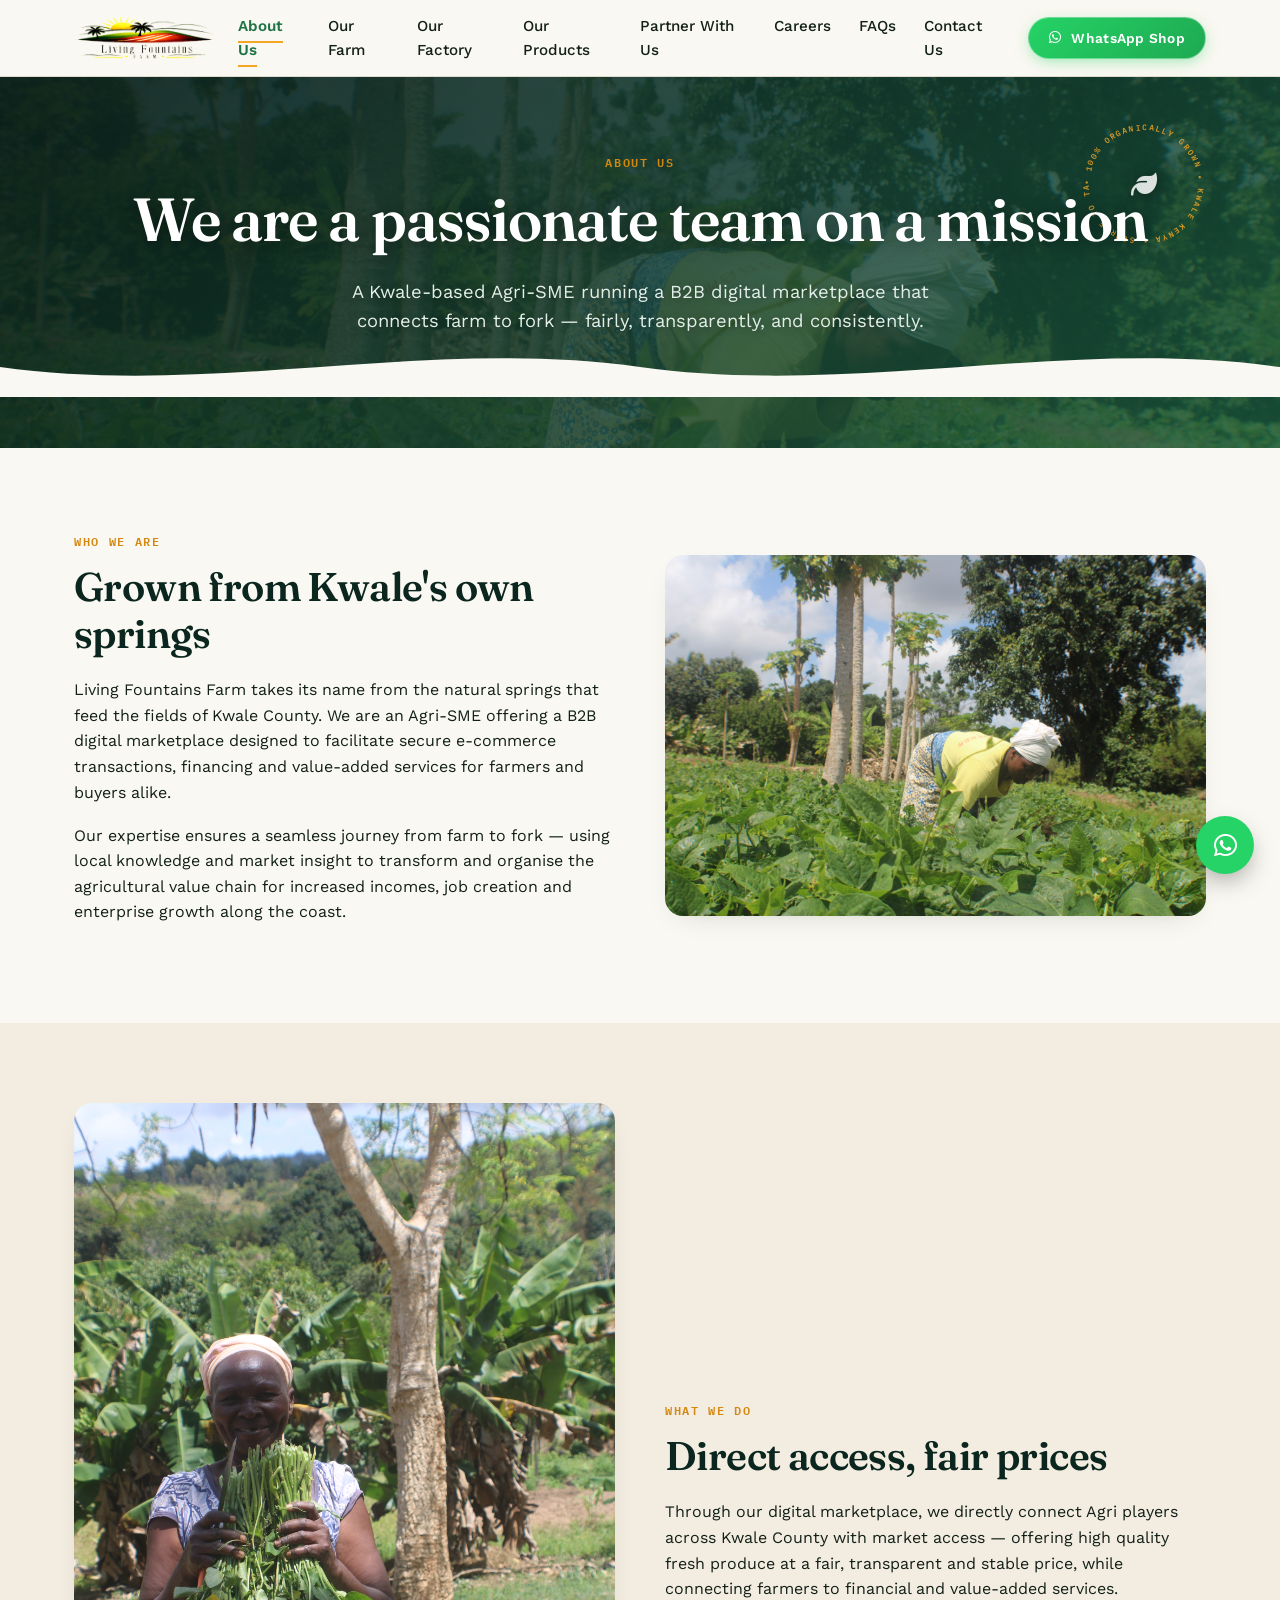
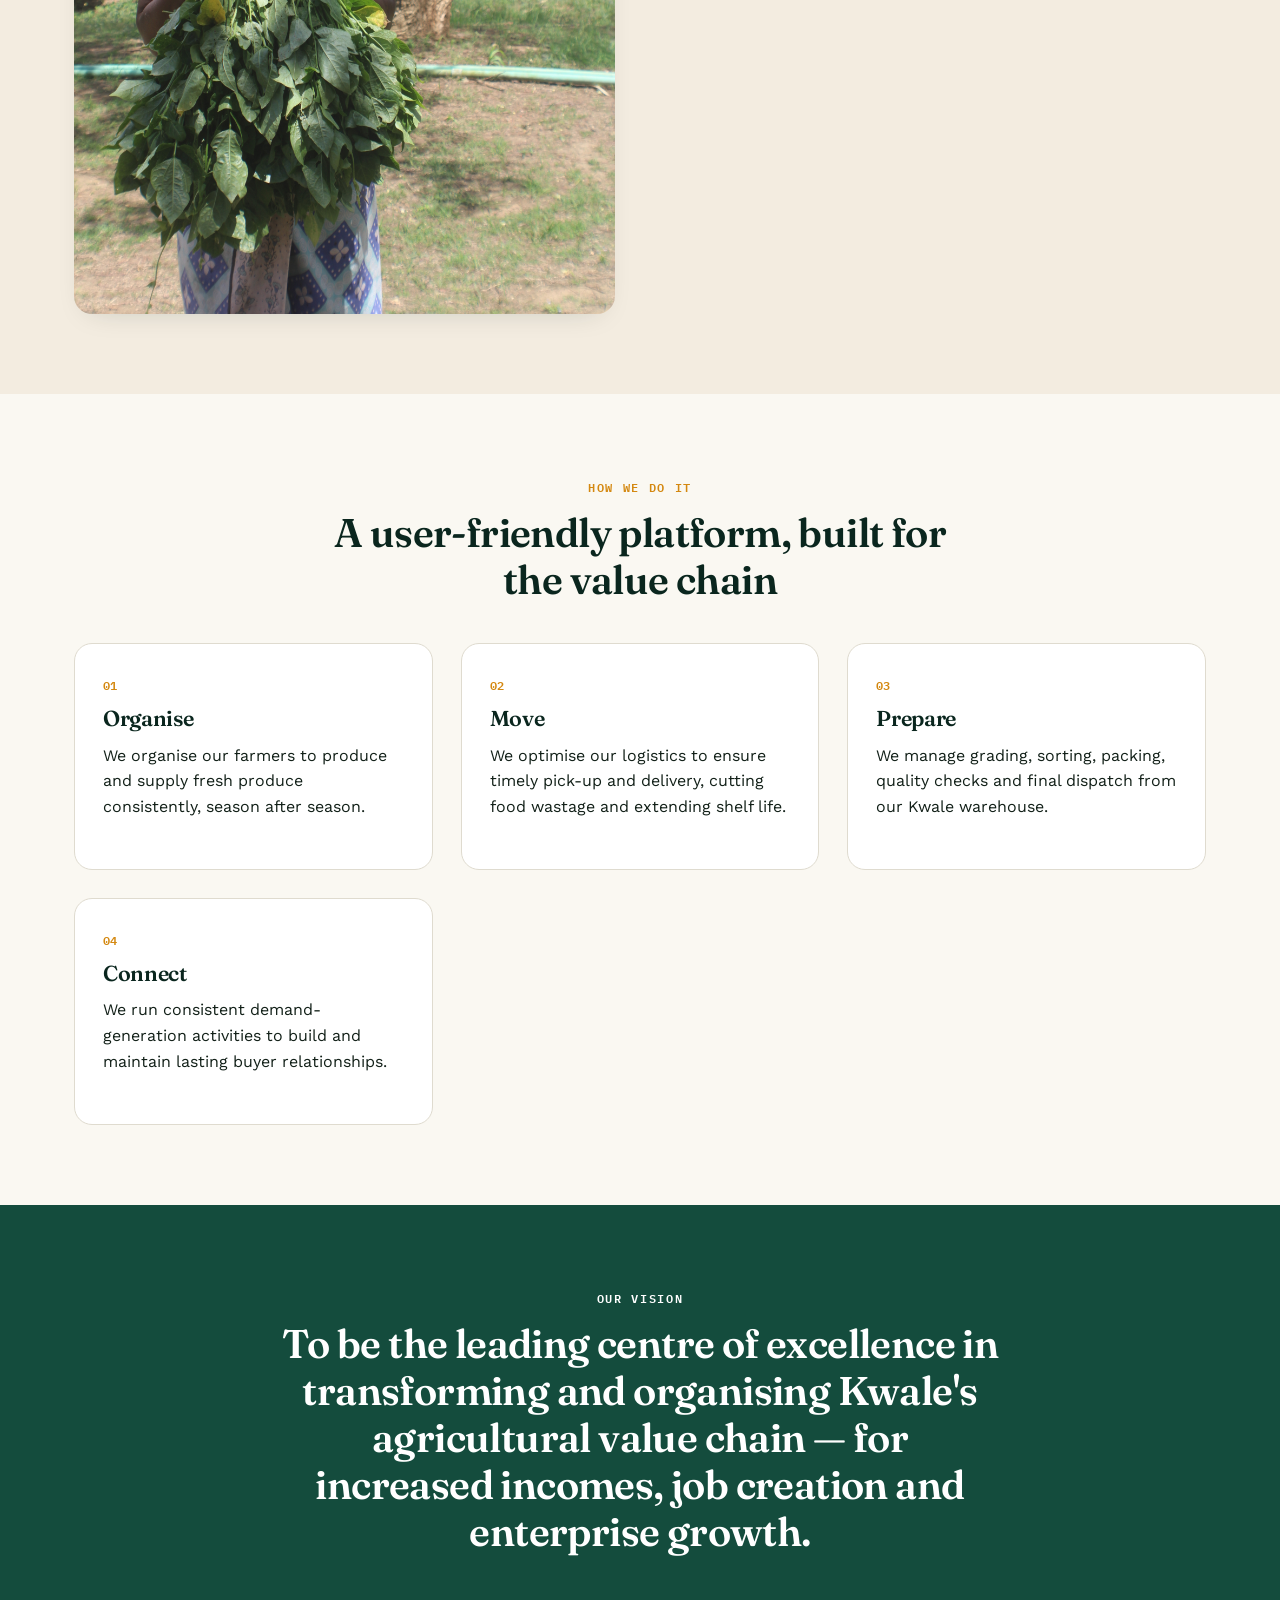
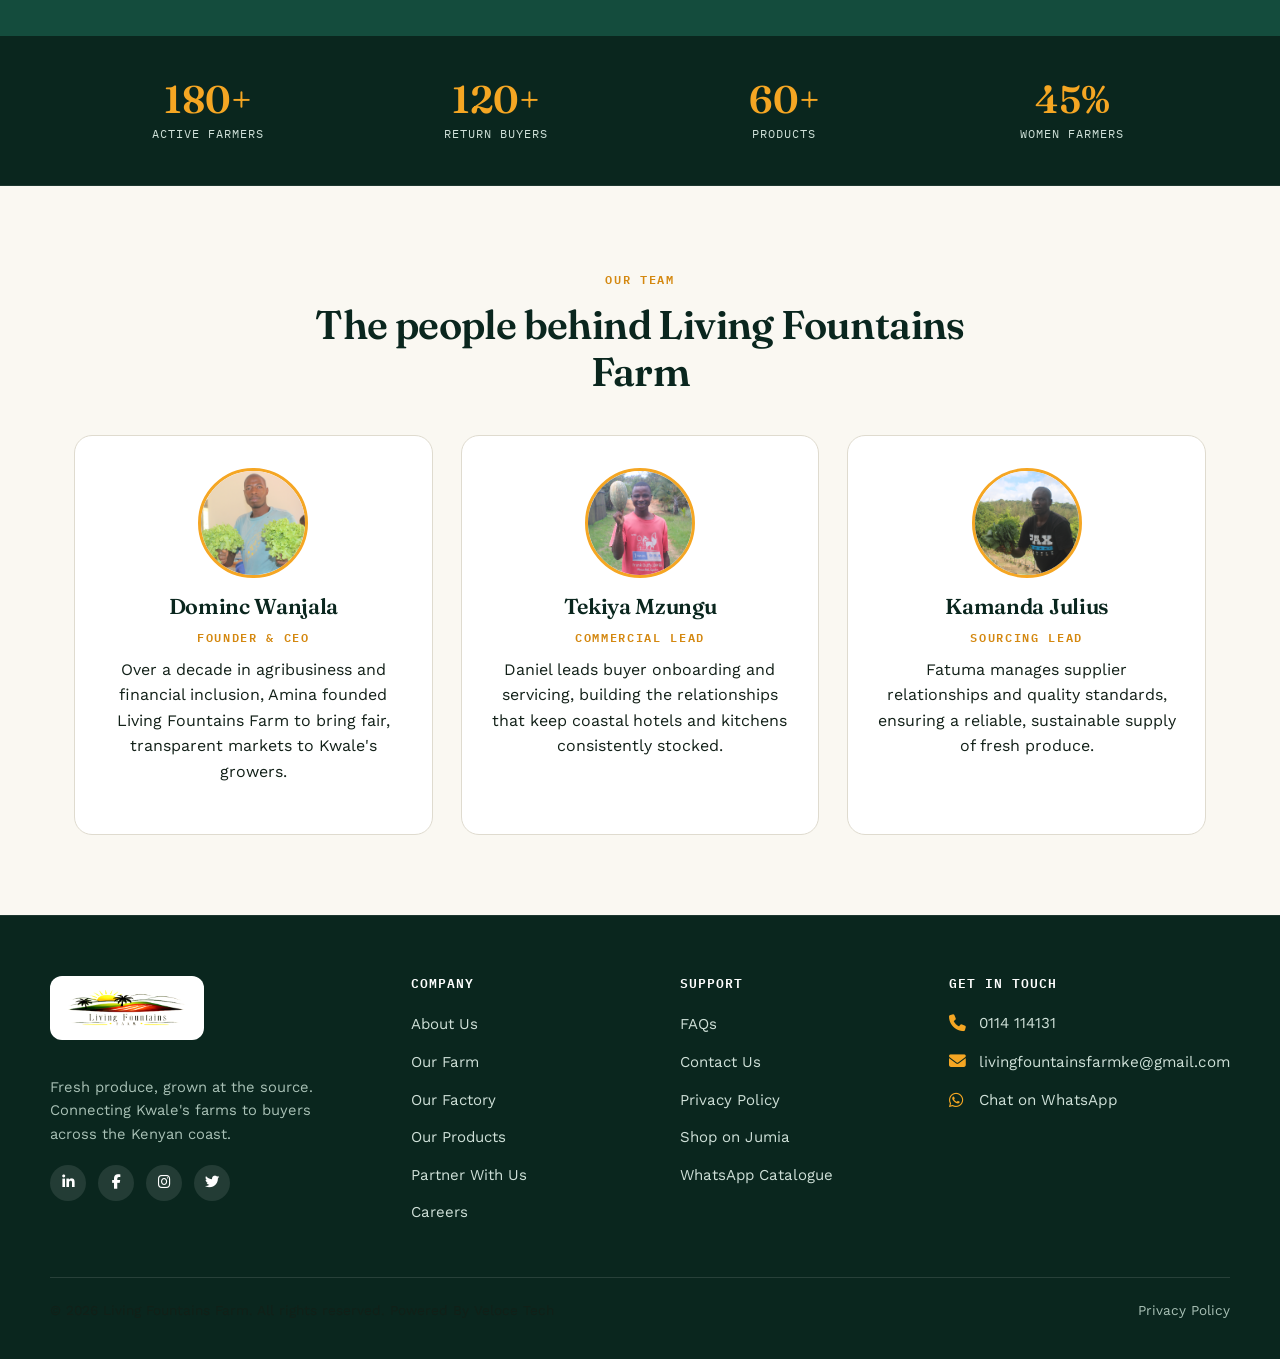
==== commit 6bb8ebcb: "Initial commit" ====
--- a/about.html
+++ b/about.html
@@ -1,211 +1,211 @@
-<!DOCTYPE html>
-<html lang="en">
-<head>
-<meta charset="UTF-8">
-<meta name="viewport" content="width=device-width, initial-scale=1.0, viewport-fit=cover">
-<title>About Us · Living Fountains Farm</title>
-<meta name="description" content="Living Fountains Farm is a Kwale-based agri-marketplace connecting local farmers to buyers with fair pricing and reliable logistics.">
-<link rel="canonical" href="https://livingfountainsfarm.co.ke/about.html">
-<link href="https://fonts.googleapis.com/css2?family=Fraunces:ital,opsz,wght@0,9..144,400;0,9..144,500;0,9..144,600;0,9..144,700;1,9..144,500&family=Work+Sans:wght@300;400;500;600;700&family=IBM+Plex+Mono:wght@400;500&display=swap" rel="stylesheet">
-<link rel="stylesheet" href="https://cdnjs.cloudflare.com/ajax/libs/font-awesome/6.5.1/css/all.min.css">
-<link rel="icon" type="image/png" href="assets/favicon.png">
-<link rel="stylesheet" href="style.css">
-</head>
-<body>
-
-<header class="header">
-  <div class="navbar">
-    <a href="index.html" class="logo-link">
-      <img src="assets/logo.png" alt="Living Fountains Farm logo" style="height:52px;width:auto;display:block;">
-    </a>
-    <div class="nav-menu-wrap" id="navMenu">
-      <ul class="nav-links">
-        <li><a href="about.html" class="active">About Us</a></li>
-        <li><a href="our-farm.html">Our Farm</a></li>
-        <li><a href="our-factory.html">Our Factory</a></li>
-        <li><a href="our-products.html">Our Products</a></li>
-        <li><a href="partner-with-us.html">Partner With Us</a></li>
-        <li><a href="careers.html">Careers</a></li>
-        <li><a href="faqs.html">FAQs</a></li>
-        <li><a href="contact.html">Contact Us</a></li>
-      </ul>
-            <div class="nav-right">
-        <a href="https://wa.me/c/236344030818365" class="btn btn-whatsapp-nav btn-small" target="_blank" rel="noopener noreferrer"><i class="fab fa-whatsapp"></i> WhatsApp Shop</a>
-      </div>
-    </div>
-    <button class="hamburger" id="hamburger" aria-label="Toggle menu"><span class="bar"></span><span class="bar"></span><span class="bar"></span></button>
-  </div>
-</header>
-
-<section class="page-hero animated-hero">
-  <div class="hero-bg-zoom" style="background-image: url('Other Photos/Bahati-kwa-kunde.JPG');"></div>
-  <div class="hero-green-overlay"></div>
-  <div class="rotating-farm-seal" aria-hidden="true">
-    <svg viewBox="0 0 200 200">
-      <path id="sealPath_about" d="M 100, 100 m -75, 0 a 75,75 0 1,1 150,0 a 75,75 0 1,1 -150,0" fill="none"></path>
-      <text><textPath href="#sealPath_about" startOffset="0%">• 100% ORGANICALLY GROWN • KWALE KENYA • SOURCE TO TABLE •</textPath></text>
-    </svg>
-    <div class="seal-icon"><i class="fas fa-leaf"></i></div>
-  </div>
-  <div class="container hero-content-relative">
-    <span class="eyebrow">About Us</span>
-    <h1>We are a passionate team on a mission</h1>
-    <p>A Kwale-based Agri-SME running a B2B digital marketplace that connects farm to fork — fairly, transparently, and consistently.</p>
-  </div>
-  <div class="wave-divider"><svg viewBox="0 0 1200 60" preserveAspectRatio="none"><path d="M0,30 C200,60 400,0 600,30 C800,60 1000,0 1200,30 L1200,60 L0,60 Z" fill="#FAF8F2"></path></svg></div>
-</section>
-
-<section class="section">
-  <div class="container two-col">
-    <div>
-      <span class="eyebrow">Who we are</span>
-      <h2>Grown from Kwale's own springs</h2>
-      <p>Living Fountains Farm takes its name from the natural springs that feed the fields of Kwale County. We are an Agri-SME offering a B2B digital marketplace designed to facilitate secure e-commerce transactions, financing and value-added services for farmers and buyers alike.</p>
-      <p>Our expertise ensures a seamless journey from farm to fork — using local knowledge and market insight to transform and organise the agricultural value chain for increased incomes, job creation and enterprise growth along the coast.</p>
-    </div>
-    <img src="Other Photos/Bahati-kwa-kunde.JPG" alt="Living Fountains Farm team in the field, Kwale">
-  </div>
-</section>
-
-<section class="section section-alt">
-  <div class="container two-col">
-    <img src="Other Photos/Maria-na-kunde.JPG" alt="Fresh produce sorted and packed for delivery">
-    <div>
-      <span class="eyebrow">What we do</span>
-      <h2>Direct access, fair prices</h2>
-      <p>Through our digital marketplace, we directly connect Agri players across Kwale County with market access — offering high quality fresh produce at a fair, transparent and stable price, while connecting farmers to financial and value-added services.</p>
-    </div>
-  </div>
-</section>
-
-<section class="section">
-  <div class="container">
-    <div class="section-head center">
-      <span class="eyebrow">How we do it</span>
-      <h2>A user-friendly platform, built for the value chain</h2>
-    </div>
-    <div class="card-grid">
-      <div class="card">
-        <span class="card-num">01</span>
-        <h3>Organise</h3>
-        <p>We organise our farmers to produce and supply fresh produce consistently, season after season.</p>
-      </div>
-      <div class="card">
-        <span class="card-num">02</span>
-        <h3>Move</h3>
-        <p>We optimise our logistics to ensure timely pick-up and delivery, cutting food wastage and extending shelf life.</p>
-      </div>
-      <div class="card">
-        <span class="card-num">03</span>
-        <h3>Prepare</h3>
-        <p>We manage grading, sorting, packing, quality checks and final dispatch from our Kwale warehouse.</p>
-      </div>
-      <div class="card">
-        <span class="card-num">04</span>
-        <h3>Connect</h3>
-        <p>We run consistent demand-generation activities to build and maintain lasting buyer relationships.</p>
-      </div>
-    </div>
-  </div>
-</section>
-
-<section class="section section-teal">
-  <div class="container center">
-    <span class="eyebrow">Our vision</span>
-    <h2 style="max-width:720px; margin:0 auto;">To be the leading centre of excellence in transforming and organising Kwale's agricultural value chain — for increased incomes, job creation and enterprise growth.</h2>
-  </div>
-</section>
-
-<section class="stats-strip">
-  <div class="container stats-grid">
-    <div><div class="stat-num">180+</div><div class="stat-label">Active Farmers</div></div>
-    <div><div class="stat-num">120+</div><div class="stat-label">Return Buyers</div></div>
-    <div><div class="stat-num">60+</div><div class="stat-label">Products</div></div>
-    <div><div class="stat-num">45%</div><div class="stat-label">Women Farmers</div></div>
-  </div>
-</section>
-
-<section class="section">
-  <div class="container">
-    <div class="section-head center">
-      <span class="eyebrow">Our team</span>
-      <h2>The people behind Living Fountains Farm</h2>
-    </div>
-    <div class="card-grid">
-      <div class="card center">
-        <img src="Other Photos/Dominic.JPG" alt="Founder and CEO of Living Fountains Farm" style="width:110px;height:110px;border-radius:50%;margin:0 auto 16px;object-fit:cover;border:3px solid var(--lf-gold);">
-        <h3 style="margin-bottom:4px;">Dominc Wanjala</h3>
-        <p class="eyebrow" style="margin-bottom:10px;">Founder &amp; CEO</p>
-        <p>Over a decade in agribusiness and financial inclusion, Amina founded Living Fountains Farm to bring fair, transparent markets to Kwale's growers.</p>
-      </div>
-      <div class="card center">
-        <img src="Other Photos/Sheei-malenge.JPG" alt="Commercial Lead of Living Fountains Farm" style="width:110px;height:110px;border-radius:50%;margin:0 auto 16px;object-fit:cover;border:3px solid var(--lf-gold);">
-        <h3 style="margin-bottom:4px;">Tekiya Mzungu</h3>
-        <p class="eyebrow" style="margin-bottom:10px;">Commercial Lead</p>
-        <p>Daniel leads buyer onboarding and servicing, building the relationships that keep coastal hotels and kitchens consistently stocked.</p>
-      </div>
-      <div class="card center">
-        <img src="Other Photos/Kamanda.JPG" alt="Sourcing Lead of Living Fountains Farm" style="width:110px;height:110px;border-radius:50%;margin:0 auto 16px;object-fit:cover;border:3px solid var(--lf-gold);">
-        <h3 style="margin-bottom:4px;">Kamanda Julius</h3>
-        <p class="eyebrow" style="margin-bottom:10px;">Sourcing Lead</p>
-        <p>Fatuma manages supplier relationships and quality standards, ensuring a reliable, sustainable supply of fresh produce.</p>
-      </div>
-    </div>
-  </div>
-</section>
-
-<footer class="footer">
-  <div class="container footer-top">
-    <div class="footer-grid">
-      <div class="footer-col">
-        <div style="background:#fff; display:inline-block; border-radius:12px; padding:10px 16px; margin-bottom:14px;">
-          <img src="assets/logo.png" alt="Living Fountains Farm logo" style="height:44px;width:auto;display:block;">
-        </div>
-        <p class="footer-brand-desc">Fresh produce, grown at the source. Connecting Kwale's farms to buyers across the Kenyan coast.</p>
-        <div class="social-row">
-          <a href="#" aria-label="LinkedIn"><i class="fab fa-linkedin-in"></i></a>
-          <a href="#" aria-label="Facebook"><i class="fab fa-facebook-f"></i></a>
-          <a href="#" aria-label="Instagram"><i class="fab fa-instagram"></i></a>
-          <a href="#" aria-label="Twitter"><i class="fab fa-twitter"></i></a>
-        </div>
-      </div>
-      <div class="footer-col">
-        <h4>Company</h4>
-        <ul class="footer-links">
-          <li><a href="about.html">About Us</a></li>
-          <li><a href="our-farm.html">Our Farm</a></li>
-          <li><a href="our-factory.html">Our Factory</a></li>
-          <li><a href="our-products.html">Our Products</a></li>
-          <li><a href="partner-with-us.html">Partner With Us</a></li>
-          <li><a href="careers.html">Careers</a></li>
-        </ul>
-      </div>
-      <div class="footer-col">
-        <h4>Support</h4>
-        <ul class="footer-links">
-          <li><a href="faqs.html">FAQs</a></li>
-          <li><a href="contact.html">Contact Us</a></li>
-          <li><a href="privacy-policy.html">Privacy Policy</a></li>
-          <li><a href="https://www.jumia.co.ke/living-fountains-farm" target="_blank" rel="noopener noreferrer">Shop on Jumia</a></li>
-          <li><a href="https://wa.me/c/236344030818365" target="_blank" rel="noopener noreferrer">WhatsApp Catalogue</a></li>
-        </ul>
-      </div>
-      <div class="footer-col">
-        <h4>Get in touch</h4>
-        <div class="footer-contact-item"><i class="fas fa-phone"></i><a href="tel:+254114114131">0114 114131</a></div>
-        <div class="footer-contact-item"><i class="fas fa-envelope"></i><a href="mailto:livingfountainsfarmke@gmail.com">livingfountainsfarmke@gmail.com</a></div>
-        <div class="footer-contact-item"><i class="fab fa-whatsapp"></i><a href="https://wa.me/254114114131" target="_blank" rel="noopener noreferrer">Chat on WhatsApp</a></div>
-      </div>
-    </div>
-  </div>
-  <div class="container footer-bottom">
-    <p>© 2026 Living Fountains Farm. All rights reserved. Powered By Veloce Tech</p>
-    <a href="privacy-policy.html">Privacy Policy</a>
-  </div>
-</footer>
-
-<a href="https://wa.me/254114114131" class="whatsapp-float" target="_blank" rel="noopener noreferrer" aria-label="Chat on WhatsApp"><i class="fab fa-whatsapp"></i></a>
-
-<script src="script.js"></script>
-</body>
-</html>
+<!DOCTYPE html>
+<html lang="en">
+<head>
+<meta charset="UTF-8">
+<meta name="viewport" content="width=device-width, initial-scale=1.0, viewport-fit=cover">
+<title>About Us · Living Fountains Farm</title>
+<meta name="description" content="Living Fountains Farm is a Kwale-based agri-marketplace connecting local farmers to buyers with fair pricing and reliable logistics.">
+<link rel="canonical" href="https://livingfountainsfarm.co.ke/about.html">
+<link href="https://fonts.googleapis.com/css2?family=Fraunces:ital,opsz,wght@0,9..144,400;0,9..144,500;0,9..144,600;0,9..144,700;1,9..144,500&family=Work+Sans:wght@300;400;500;600;700&family=IBM+Plex+Mono:wght@400;500&display=swap" rel="stylesheet">
+<link rel="stylesheet" href="https://cdnjs.cloudflare.com/ajax/libs/font-awesome/6.5.1/css/all.min.css">
+<link rel="icon" type="image/png" href="assets/favicon.png">
+<link rel="stylesheet" href="style.css">
+</head>
+<body>
+
+<header class="header">
+  <div class="navbar">
+    <a href="index.html" class="logo-link">
+      <img src="assets/logo.png" alt="Living Fountains Farm logo" style="height:52px;width:auto;display:block;">
+    </a>
+    <div class="nav-menu-wrap" id="navMenu">
+      <ul class="nav-links">
+        <li><a href="about.html" class="active">About Us</a></li>
+        <li><a href="our-farm.html">Our Farm</a></li>
+        <li><a href="our-factory.html">Our Factory</a></li>
+        <li><a href="our-products.html">Our Products</a></li>
+        <li><a href="partner-with-us.html">Partner With Us</a></li>
+        <li><a href="careers.html">Careers</a></li>
+        <li><a href="faqs.html">FAQs</a></li>
+        <li><a href="contact.html">Contact Us</a></li>
+      </ul>
+            <div class="nav-right">
+        <a href="https://wa.me/c/236344030818365" class="btn btn-whatsapp-nav btn-small" target="_blank" rel="noopener noreferrer"><i class="fab fa-whatsapp"></i> WhatsApp Shop</a>
+      </div>
+    </div>
+    <button class="hamburger" id="hamburger" aria-label="Toggle menu"><span class="bar"></span><span class="bar"></span><span class="bar"></span></button>
+  </div>
+</header>
+
+<section class="page-hero animated-hero">
+  <div class="hero-bg-zoom" style="background-image: url('Other Photos/Bahati-kwa-kunde.JPG');"></div>
+  <div class="hero-green-overlay"></div>
+  <div class="rotating-farm-seal" aria-hidden="true">
+    <svg viewBox="0 0 200 200">
+      <path id="sealPath_about" d="M 100, 100 m -75, 0 a 75,75 0 1,1 150,0 a 75,75 0 1,1 -150,0" fill="none"></path>
+      <text><textPath href="#sealPath_about" startOffset="0%">• 100% ORGANICALLY GROWN • KWALE KENYA • SOURCE TO TABLE •</textPath></text>
+    </svg>
+    <div class="seal-icon"><i class="fas fa-leaf"></i></div>
+  </div>
+  <div class="container hero-content-relative">
+    <span class="eyebrow">About Us</span>
+    <h1>We are a passionate team on a mission</h1>
+    <p>A Kwale-based Agri-SME running a B2B digital marketplace that connects farm to fork — fairly, transparently, and consistently.</p>
+  </div>
+  <div class="wave-divider"><svg viewBox="0 0 1200 60" preserveAspectRatio="none"><path d="M0,30 C200,60 400,0 600,30 C800,60 1000,0 1200,30 L1200,60 L0,60 Z" fill="#FAF8F2"></path></svg></div>
+</section>
+
+<section class="section">
+  <div class="container two-col">
+    <div>
+      <span class="eyebrow">Who we are</span>
+      <h2>Grown from Kwale's own springs</h2>
+      <p>Living Fountains Farm takes its name from the natural springs that feed the fields of Kwale County. We are an Agri-SME offering a B2B digital marketplace designed to facilitate secure e-commerce transactions, financing and value-added services for farmers and buyers alike.</p>
+      <p>Our expertise ensures a seamless journey from farm to fork — using local knowledge and market insight to transform and organise the agricultural value chain for increased incomes, job creation and enterprise growth along the coast.</p>
+    </div>
+    <img src="Other Photos/Bahati-kwa-kunde.JPG" alt="Living Fountains Farm team in the field, Kwale">
+  </div>
+</section>
+
+<section class="section section-alt">
+  <div class="container two-col">
+    <img src="Other Photos/Maria-na-kunde.JPG" alt="Fresh produce sorted and packed for delivery">
+    <div>
+      <span class="eyebrow">What we do</span>
+      <h2>Direct access, fair prices</h2>
+      <p>Through our digital marketplace, we directly connect Agri players across Kwale County with market access — offering high quality fresh produce at a fair, transparent and stable price, while connecting farmers to financial and value-added services.</p>
+    </div>
+  </div>
+</section>
+
+<section class="section">
+  <div class="container">
+    <div class="section-head center">
+      <span class="eyebrow">How we do it</span>
+      <h2>A user-friendly platform, built for the value chain</h2>
+    </div>
+    <div class="card-grid">
+      <div class="card">
+        <span class="card-num">01</span>
+        <h3>Organise</h3>
+        <p>We organise our farmers to produce and supply fresh produce consistently, season after season.</p>
+      </div>
+      <div class="card">
+        <span class="card-num">02</span>
+        <h3>Move</h3>
+        <p>We optimise our logistics to ensure timely pick-up and delivery, cutting food wastage and extending shelf life.</p>
+      </div>
+      <div class="card">
+        <span class="card-num">03</span>
+        <h3>Prepare</h3>
+        <p>We manage grading, sorting, packing, quality checks and final dispatch from our Kwale warehouse.</p>
+      </div>
+      <div class="card">
+        <span class="card-num">04</span>
+        <h3>Connect</h3>
+        <p>We run consistent demand-generation activities to build and maintain lasting buyer relationships.</p>
+      </div>
+    </div>
+  </div>
+</section>
+
+<section class="section section-teal">
+  <div class="container center">
+    <span class="eyebrow">Our vision</span>
+    <h2 style="max-width:720px; margin:0 auto;">To be the leading centre of excellence in transforming and organising Kwale's agricultural value chain — for increased incomes, job creation and enterprise growth.</h2>
+  </div>
+</section>
+
+<section class="stats-strip">
+  <div class="container stats-grid">
+    <div><div class="stat-num">180+</div><div class="stat-label">Active Farmers</div></div>
+    <div><div class="stat-num">120+</div><div class="stat-label">Return Buyers</div></div>
+    <div><div class="stat-num">60+</div><div class="stat-label">Products</div></div>
+    <div><div class="stat-num">45%</div><div class="stat-label">Women Farmers</div></div>
+  </div>
+</section>
+
+<section class="section">
+  <div class="container">
+    <div class="section-head center">
+      <span class="eyebrow">Our team</span>
+      <h2>The people behind Living Fountains Farm</h2>
+    </div>
+    <div class="card-grid">
+      <div class="card center">
+        <img src="Other Photos/Dominic.JPG" alt="Founder and CEO of Living Fountains Farm" style="width:110px;height:110px;border-radius:50%;margin:0 auto 16px;object-fit:cover;border:3px solid var(--lf-gold);">
+        <h3 style="margin-bottom:4px;">Dominc Wanjala</h3>
+        <p class="eyebrow" style="margin-bottom:10px;">Founder &amp; CEO</p>
+        <p>Over a decade in agribusiness and financial inclusion, Amina founded Living Fountains Farm to bring fair, transparent markets to Kwale's growers.</p>
+      </div>
+      <div class="card center">
+        <img src="Other Photos/Sheei-malenge.JPG" alt="Commercial Lead of Living Fountains Farm" style="width:110px;height:110px;border-radius:50%;margin:0 auto 16px;object-fit:cover;border:3px solid var(--lf-gold);">
+        <h3 style="margin-bottom:4px;">Tekiya Mzungu</h3>
+        <p class="eyebrow" style="margin-bottom:10px;">Commercial Lead</p>
+        <p>Daniel leads buyer onboarding and servicing, building the relationships that keep coastal hotels and kitchens consistently stocked.</p>
+      </div>
+      <div class="card center">
+        <img src="Other Photos/Kamanda.JPG" alt="Sourcing Lead of Living Fountains Farm" style="width:110px;height:110px;border-radius:50%;margin:0 auto 16px;object-fit:cover;border:3px solid var(--lf-gold);">
+        <h3 style="margin-bottom:4px;">Kamanda Julius</h3>
+        <p class="eyebrow" style="margin-bottom:10px;">Sourcing Lead</p>
+        <p>Fatuma manages supplier relationships and quality standards, ensuring a reliable, sustainable supply of fresh produce.</p>
+      </div>
+    </div>
+  </div>
+</section>
+
+<footer class="footer">
+  <div class="container footer-top">
+    <div class="footer-grid">
+      <div class="footer-col">
+        <div style="background:#fff; display:inline-block; border-radius:12px; padding:10px 16px; margin-bottom:14px;">
+          <img src="assets/logo.png" alt="Living Fountains Farm logo" style="height:44px;width:auto;display:block;">
+        </div>
+        <p class="footer-brand-desc">Fresh produce, grown at the source. Connecting Kwale's farms to buyers across the Kenyan coast.</p>
+        <div class="social-row">
+          <a href="#" aria-label="LinkedIn"><i class="fab fa-linkedin-in"></i></a>
+          <a href="#" aria-label="Facebook"><i class="fab fa-facebook-f"></i></a>
+          <a href="#" aria-label="Instagram"><i class="fab fa-instagram"></i></a>
+          <a href="#" aria-label="Twitter"><i class="fab fa-twitter"></i></a>
+        </div>
+      </div>
+      <div class="footer-col">
+        <h4>Company</h4>
+        <ul class="footer-links">
+          <li><a href="about.html">About Us</a></li>
+          <li><a href="our-farm.html">Our Farm</a></li>
+          <li><a href="our-factory.html">Our Factory</a></li>
+          <li><a href="our-products.html">Our Products</a></li>
+          <li><a href="partner-with-us.html">Partner With Us</a></li>
+          <li><a href="careers.html">Careers</a></li>
+        </ul>
+      </div>
+      <div class="footer-col">
+        <h4>Support</h4>
+        <ul class="footer-links">
+          <li><a href="faqs.html">FAQs</a></li>
+          <li><a href="contact.html">Contact Us</a></li>
+          <li><a href="privacy-policy.html">Privacy Policy</a></li>
+          <li><a href="https://www.jumia.co.ke/living-fountains-farm" target="_blank" rel="noopener noreferrer">Shop on Jumia</a></li>
+          <li><a href="https://wa.me/c/236344030818365" target="_blank" rel="noopener noreferrer">WhatsApp Catalogue</a></li>
+        </ul>
+      </div>
+      <div class="footer-col">
+        <h4>Get in touch</h4>
+        <div class="footer-contact-item"><i class="fas fa-phone"></i><a href="tel:+254114114131">0114 114131</a></div>
+        <div class="footer-contact-item"><i class="fas fa-envelope"></i><a href="mailto:livingfountainsfarmke@gmail.com">livingfountainsfarmke@gmail.com</a></div>
+        <div class="footer-contact-item"><i class="fab fa-whatsapp"></i><a href="https://wa.me/254114114131" target="_blank" rel="noopener noreferrer">Chat on WhatsApp</a></div>
+      </div>
+    </div>
+  </div>
+  <div class="container footer-bottom">
+    <p>© 2026 Living Fountains Farm. All rights reserved. Powered By Veloce Tech</p>
+    <a href="privacy-policy.html">Privacy Policy</a>
+  </div>
+</footer>
+
+<a href="https://wa.me/254114114131" class="whatsapp-float" target="_blank" rel="noopener noreferrer" aria-label="Chat on WhatsApp"><i class="fab fa-whatsapp"></i></a>
+
+<script src="script.js"></script>
+</body>
+</html>
--- a/style.css
+++ b/style.css
@@ -1,1749 +1,1749 @@
-/* ==========================================================================
-   LIVING FOUNTAINS FARM — Design System & Stylesheet
-   Palette:
-     --lf-teal-dark      #0A261E  (deep fertile coastal green / header / footer)
-     --lf-teal           #144C3D  (spring-water coastal teal — primary)
-     --lf-teal-deep      #061913  (rich coastal soil)
-     --lf-green-leaf     #217346  (rich organic foliage green)
-     --lf-green-vibrant  #27AE60  (vibrant fresh sprout green — accents)
-     --lf-green-sprout   #38D374  (bright living sprout accent)
-     --lf-green-tint     #EAF7EE  (fresh morning dew / organic badge background)
-     --lf-gold           #F5A623  (sun-ripened coastal gold — accent / CTA)
-     --lf-gold-dark      #D48810  (deep harvest gold)
-     --lf-clay           #B9622A  (coastal soil clay)
-     --lf-cream          #FAF8F2  (organic page background)
-     --lf-cream-deep     #F3ECE0  (warm secondary cream)
-     --lf-ink            #122018  (crisp evergreen text)
-     --lf-mist           #54695D  (muted slate-green text)
-     --lf-border         #DFDBCF  (soft organic divider)
-     --lf-whatsapp       #25D366  (official WhatsApp brand green)
-     --lf-jumia          #F68B1E  (official Jumia brand orange)
-
-   Typography:
-     Display: "Fraunces" (organic serif, grown not manufactured)
-     Body:    "Work Sans" (clean, practical, legible)
-     Utility: "IBM Plex Mono" (labels, badges, numerals)
-   ========================================================================== */
-
-@import url('https://fonts.googleapis.com/css2?family=Fraunces:ital,opsz,wght@0,9..144,400;0,9..144,500;0,9..144,600;0,9..144,700;1,9..144,500&family=Work+Sans:wght@300;400;500;600;700&family=IBM+Plex+Mono:wght@400;500;600&display=swap');
-
-:root {
-  --lf-teal-dark: #0A261E;
-  --lf-teal: #144C3D;
-  --lf-teal-deep: #061913;
-  --lf-green-leaf: #217346;
-  --lf-green-vibrant: #27AE60;
-  --lf-green-sprout: #38D374;
-  --lf-green-tint: #EAF7EE;
-  --lf-green-glow: rgba(39, 174, 96, 0.3);
-  --lf-gold: #F5A623;
-  --lf-gold-dark: #D48810;
-  --lf-clay: #B9622A;
-  --lf-cream: #FAF8F2;
-  --lf-cream-deep: #F3ECE0;
-  --lf-ink: #122018;
-  --lf-mist: #54695D;
-  --lf-border: #DFDBCF;
-  --lf-whatsapp: #25D366;
-  --lf-jumia: #F68B1E;
-
-  --font-display: 'Fraunces', Georgia, serif;
-  --font-body: 'Work Sans', system-ui, -apple-system, sans-serif;
-  --font-mono: 'IBM Plex Mono', monospace;
-
-  --container-max: 1180px;
-  --container-padding: 24px;
-  --radius: 18px;
-  --radius-sm: 12px;
-  --shadow-subtle: 0 10px 30px -16px rgba(10, 38, 30, 0.22);
-  --shadow-elevated: 0 18px 42px -12px rgba(10, 38, 30, 0.28);
-}
-
-/* ---------- Keyframe Animations (Ken Burns Slow Zoom & Slow Rotations) ---------- */
-@keyframes kenBurnsSlow {
-  0% {
-    transform: scale(1) translate(0, 0);
-  }
-  50% {
-    transform: scale(1.10) translate(-1.2%, -0.8%);
-  }
-  100% {
-    transform: scale(1) translate(0, 0);
-  }
-}
-
-@keyframes spinSlow {
-  from {
-    transform: rotate(0deg);
-  }
-  to {
-    transform: rotate(360deg);
-  }
-}
-
-@keyframes spinSlowReverse {
-  from {
-    transform: rotate(360deg);
-  }
-  to {
-    transform: rotate(0deg);
-  }
-}
-
-@keyframes floatLeafOrganic {
-  0%, 100% {
-    transform: translateY(0) rotate(0deg);
-  }
-  50% {
-    transform: translateY(-9px) rotate(6deg);
-  }
-}
-
-@keyframes pulsePing {
-  0% {
-    transform: scale(1);
-    box-shadow: 0 0 0 0 rgba(37, 211, 102, 0.65);
-  }
-  70% {
-    transform: scale(1.04);
-    box-shadow: 0 0 0 16px rgba(37, 211, 102, 0);
-  }
-  100% {
-    transform: scale(1);
-    box-shadow: 0 0 0 0 rgba(37, 211, 102, 0);
-  }
-}
-
-@keyframes fadeInUp {
-  from {
-    opacity: 0;
-    transform: translateY(18px);
-  }
-  to {
-    opacity: 1;
-    transform: translateY(0);
-  }
-}
-
-/* ---------- Global Reset & Defaults ---------- */
-* { box-sizing: border-box; }
-
-html {
-  scroll-behavior: smooth;
-  -webkit-text-size-adjust: 100%;
-}
-
-body {
-  margin: 0;
-  font-family: var(--font-body);
-  color: var(--lf-ink);
-  background: var(--lf-cream);
-  line-height: 1.6;
-  -webkit-font-smoothing: antialiased;
-  -moz-osx-font-smoothing: grayscale;
-  overflow-x: hidden;
-}
-
-img {
-  max-width: 100%;
-  height: auto;
-  display: block;
-}
-
-a {
-  color: inherit;
-  text-decoration: none;
-  transition: color 0.2s ease, opacity 0.2s ease;
-}
-
-.container {
-  max-width: var(--container-max);
-  margin: 0 auto;
-  padding: 0 var(--container-padding);
-}
-
-h1, h2, h3, h4 {
-  font-family: var(--font-display);
-  color: var(--lf-teal-dark);
-  line-height: 1.18;
-  margin: 0 0 0.5em;
-  font-weight: 600;
-  letter-spacing: -0.015em;
-}
-
-h1 { font-size: clamp(2.4rem, 5vw, 3.8rem); font-weight: 600; }
-h2 { font-size: clamp(1.85rem, 3.4vw, 2.5rem); }
-h3 { font-size: 1.35rem; }
-h4 { font-size: 1.1rem; }
-
-p {
-  margin: 0 0 1.1em;
-  color: var(--lf-ink);
-}
-
-.eyebrow {
-  font-family: var(--font-mono);
-  font-size: 0.74rem;
-  letter-spacing: 0.14em;
-  text-transform: uppercase;
-  color: var(--lf-gold-dark);
-  display: inline-block;
-  margin-bottom: 12px;
-  font-weight: 600;
-}
-
-.eyebrow-badge {
-  display: inline-flex;
-  align-items: center;
-  gap: 8px;
-  background: rgba(245, 166, 35, 0.18);
-  color: #F8B32B;
-  border: 1px solid rgba(245, 166, 35, 0.45);
-  padding: 7px 18px;
-  border-radius: 999px;
-  font-family: var(--font-mono);
-  font-size: 0.76rem;
-  letter-spacing: 0.08em;
-  text-transform: uppercase;
-  margin-bottom: 18px;
-  backdrop-filter: blur(10px);
-  -webkit-backdrop-filter: blur(10px);
-  font-weight: 600;
-  box-shadow: 0 4px 14px -3px rgba(0, 0, 0, 0.2);
-}
-
-/* ---------- Buttons ---------- */
-.btn {
-  display: inline-flex;
-  align-items: center;
-  justify-content: center;
-  gap: 10px;
-  padding: 13px 28px;
-  border-radius: 999px;
-  font-family: var(--font-body);
-  font-weight: 600;
-  font-size: 0.95rem;
-  text-decoration: none;
-  border: 2px solid transparent;
-  cursor: pointer;
-  transition: transform 0.22s cubic-bezier(0.16, 1, 0.3, 1), box-shadow 0.22s ease, background 0.2s ease, color 0.2s ease;
-  white-space: nowrap;
-}
-
-.btn:active {
-  transform: translateY(1px) scale(0.98);
-}
-
-.btn-primary {
-  background: var(--lf-gold);
-  color: var(--lf-teal-dark);
-  border-color: var(--lf-gold);
-  box-shadow: 0 6px 20px -6px rgba(245, 166, 35, 0.5);
-}
-.btn-primary:hover {
-  background: var(--lf-gold-dark);
-  border-color: var(--lf-gold-dark);
-  color: #fff;
-  transform: translateY(-2px);
-  box-shadow: 0 10px 24px -8px rgba(212, 136, 16, 0.6);
-}
-
-.btn-whatsapp, .btn-whatsapp-cat {
-  background: linear-gradient(135deg, #25D366 0%, #1ea952 100%);
-  color: #fff;
-  border-color: #20ba5a;
-  box-shadow: 0 6px 20px -6px rgba(37, 211, 102, 0.5);
-}
-.btn-whatsapp:hover, .btn-whatsapp-cat:hover {
-  background: linear-gradient(135deg, #1ea952 0%, #178e43 100%);
-  border-color: #178e43;
-  color: #fff;
-  transform: translateY(-2px);
-  box-shadow: 0 10px 26px -8px rgba(37, 211, 102, 0.65);
-}
-
-/* Top-Right Navbar WhatsApp Shop Button */
-.btn-whatsapp-nav {
-  background: linear-gradient(135deg, #25D366 0%, #1ea952 100%);
-  color: #fff;
-  border: 1.5px solid rgba(255, 255, 255, 0.35);
-  box-shadow: 0 4px 15px -3px rgba(37, 211, 102, 0.5);
-  font-weight: 600;
-  letter-spacing: 0.02em;
-  padding: 9px 20px;
-  font-size: 0.88rem;
-}
-.btn-whatsapp-nav:hover {
-  background: linear-gradient(135deg, #1ea952 0%, #178e43 100%);
-  color: #fff;
-  transform: translateY(-2px);
-  box-shadow: 0 8px 24px -4px rgba(37, 211, 102, 0.65);
-}
-
-.btn-jumia {
-  background: linear-gradient(135deg, #F68B1E 0%, #e27a13 100%);
-  color: #fff;
-  border-color: #F68B1E;
-  box-shadow: 0 6px 20px -6px rgba(246, 139, 30, 0.5);
-}
-.btn-jumia:hover {
-  background: linear-gradient(135deg, #e27a13 0%, #cb6b0c 100%);
-  border-color: #cb6b0c;
-  color: #fff;
-  transform: translateY(-2px);
-  box-shadow: 0 10px 24px -8px rgba(246, 139, 30, 0.65);
-}
-
-.btn-outline {
-  background: transparent;
-  border-color: var(--lf-teal);
-  color: var(--lf-teal);
-}
-.btn-outline:hover {
-  background: var(--lf-teal);
-  color: #fff;
-  transform: translateY(-2px);
-  box-shadow: var(--shadow-subtle);
-}
-
-.btn-outline-light {
-  background: transparent;
-  border-color: rgba(255, 255, 255, 0.65);
-  color: #fff;
-}
-.btn-outline-light:hover {
-  background: #fff;
-  color: var(--lf-teal-dark);
-  border-color: #fff;
-  transform: translateY(-2px);
-  box-shadow: 0 8px 20px -6px rgba(0, 0, 0, 0.35);
-}
-
-.btn-outline-gold, .btn-partner {
-  background: transparent;
-  border-color: var(--lf-gold);
-  color: var(--lf-gold);
-}
-.btn-outline-gold:hover, .btn-partner:hover {
-  background: var(--lf-gold);
-  color: var(--lf-teal-dark);
-  transform: translateY(-2px);
-  box-shadow: 0 8px 22px -6px rgba(245, 166, 35, 0.5);
-}
-
-.btn-ghost {
-  background: transparent;
-  color: var(--lf-teal-dark);
-  padding: 13px 18px;
-}
-.btn-ghost:hover {
-  color: var(--lf-gold-dark);
-}
-
-.btn-small {
-  padding: 9px 20px;
-  font-size: 0.86rem;
-}
-.btn-lg {
-  padding: 15px 34px;
-  font-size: 1.04rem;
-}
-.btn-block {
-  width: 100%;
-}
-
-/* ---------- Header / Nav ---------- */
-.header {
-  position: sticky;
-  top: 0;
-  z-index: 200;
-  background: rgba(250, 248, 242, 0.94);
-  backdrop-filter: blur(14px);
-  -webkit-backdrop-filter: blur(14px);
-  border-bottom: 1px solid var(--lf-border);
-  transition: background 0.3s ease, border-color 0.3s ease, box-shadow 0.3s ease;
-}
-
-.navbar {
-  max-width: var(--container-max);
-  margin: 0 auto;
-  padding: 12px var(--container-padding);
-  display: flex;
-  align-items: center;
-  justify-content: space-between;
-  gap: 20px;
-}
-
-.logo-link {
-  display: flex;
-  align-items: center;
-  gap: 10px;
-  text-decoration: none;
-  flex-shrink: 0;
-}
-
-.nav-links {
-  list-style: none;
-  display: flex;
-  gap: 28px;
-  margin: 0;
-  padding: 0;
-  font-weight: 500;
-  font-size: 0.95rem;
-}
-
-.nav-links a {
-  text-decoration: none;
-  color: var(--lf-ink);
-  padding: 6px 0;
-  border-bottom: 2px solid transparent;
-  transition: color 0.2s, border-color 0.2s;
-}
-
-.nav-links a:hover,
-.nav-links a.active {
-  color: var(--lf-green-leaf);
-  border-color: var(--lf-gold);
-  font-weight: 600;
-}
-
-.nav-right {
-  display: flex;
-  align-items: center;
-  gap: 12px;
-}
-
-.nav-menu-wrap {
-  display: flex;
-  align-items: center;
-  gap: 30px;
-}
-
-.hamburger {
-  display: none;
-  flex-direction: column;
-  justify-content: center;
-  align-items: center;
-  gap: 5px;
-  cursor: pointer;
-  background: none;
-  border: none;
-  padding: 8px;
-  width: 44px;
-  height: 44px;
-  border-radius: 8px;
-  z-index: 220;
-}
-.hamburger:focus-visible {
-  outline: 2px solid var(--lf-green-vibrant);
-}
-
-.hamburger .bar {
-  width: 24px;
-  height: 2.5px;
-  background: var(--lf-teal-dark);
-  border-radius: 2px;
-  display: block;
-  transition: transform 0.3s ease, opacity 0.3s ease;
-}
-
-.hamburger.active .bar:nth-child(1) {
-  transform: translateY(7.5px) rotate(45deg);
-}
-.hamburger.active .bar:nth-child(2) {
-  opacity: 0;
-}
-.hamburger.active .bar:nth-child(3) {
-  transform: translateY(-7.5px) rotate(-45deg);
-}
-
-/* ---------- Wave Divider (Signature "Fountain Line") ---------- */
-.wave-divider {
-  width: 100%;
-  line-height: 0;
-  transform: translateY(1px);
-  position: relative;
-  z-index: 4;
-}
-.wave-divider svg {
-  width: 100%;
-  height: 60px;
-  display: block;
-}
-
-/* ---------- Animated Hero (Slow Ken-Burns Zoom & Rotating Seal) ---------- */
-.animated-hero, .animated-hero-main {
-  position: relative;
-  overflow: hidden;
-  background: var(--lf-teal-dark);
-  color: #fff;
-  padding: 85px 0 0;
-}
-
-.hero-bg-zoom {
-  position: absolute;
-  inset: -10%;
-  background-size: cover;
-  background-position: center;
-  animation: kenBurnsSlow 26s ease-in-out infinite alternate;
-  will-change: transform;
-  pointer-events: none;
-  z-index: 0;
-  filter: saturate(1.15) contrast(1.06);
-}
-
-.hero-green-overlay {
-  position: absolute;
-  inset: 0;
-  background: linear-gradient(135deg, rgba(8, 30, 24, 0.92) 0%, rgba(16, 56, 44, 0.85) 50%, rgba(26, 92, 66, 0.76) 100%);
-  z-index: 1;
-  pointer-events: none;
-}
-
-.hero-green-overlay-subtle {
-  background: linear-gradient(135deg, rgba(8, 30, 24, 0.88) 0%, rgba(15, 52, 41, 0.78) 45%, rgba(24, 76, 56, 0.62) 100%);
-}
-
-.hero-content-relative {
-  position: relative;
-  z-index: 3;
-}
-
-.animated-hero h1, .animated-hero-main h1 {
-  color: #ffffff;
-  text-shadow: 0 2px 20px rgba(0, 0, 0, 0.45);
-}
-
-.animated-hero p, .animated-hero-main p {
-  color: #E2EFE8;
-  text-shadow: 0 1px 8px rgba(0, 0, 0, 0.35);
-}
-
-/* Rotating Botanical Stamp / Seal */
-.rotating-farm-seal {
-  position: absolute;
-  right: 5%;
-  top: 35px;
-  width: 145px;
-  height: 145px;
-  z-index: 2;
-  pointer-events: none;
-  opacity: 0.85;
-  animation: spinSlow 36s linear infinite;
-}
-
-.hero-main-seal {
-  right: 8%;
-  top: 50px;
-  width: 160px;
-  height: 160px;
-}
-
-.rotating-farm-seal svg {
-  width: 100%;
-  height: 100%;
-  display: block;
-}
-
-.rotating-farm-seal svg text {
-  font-family: var(--font-mono);
-  font-size: 11px;
-  font-weight: 600;
-  fill: #F5A623;
-  letter-spacing: 2px;
-  text-transform: uppercase;
-}
-
-.seal-icon {
-  position: absolute;
-  top: 50%;
-  left: 50%;
-  transform: translate(-50%, -50%);
-  color: #fff;
-  font-size: 1.65rem;
-  filter: drop-shadow(0 2px 8px rgba(0,0,0,0.5));
-}
-
-/* ---------- Main Index Hero ---------- */
-.hero {
-  position: relative;
-  padding: 85px 0 0;
-  overflow: hidden;
-}
-
-.hero-grid {
-  display: grid;
-  grid-template-columns: 1.15fr 0.85fr;
-  gap: 50px;
-  align-items: center;
-  padding-bottom: 60px;
-}
-
-.hero .accent {
-  color: var(--lf-gold);
-  font-style: italic;
-  text-shadow: 0 0 24px rgba(245, 166, 35, 0.4);
-}
-
-.hero-description {
-  font-size: 1.15rem;
-  line-height: 1.65;
-  color: #E2EFE8;
-  max-width: 540px;
-  margin-bottom: 20px;
-}
-
-.hero-trust-chips {
-  display: flex;
-  gap: 10px;
-  flex-wrap: wrap;
-  margin: 18px 0 24px;
-}
-
-.trust-chip {
-  display: inline-flex;
-  align-items: center;
-  gap: 7px;
-  padding: 6px 14px;
-  border-radius: 999px;
-  background: rgba(255, 255, 255, 0.12);
-  color: #E4EFE9;
-  font-family: var(--font-mono);
-  font-size: 0.76rem;
-  letter-spacing: 0.04em;
-  backdrop-filter: blur(8px);
-  -webkit-backdrop-filter: blur(8px);
-  border: 1px solid rgba(255, 255, 255, 0.22);
-}
-.trust-chip i {
-  color: var(--lf-gold);
-}
-
-.hero-ctas {
-  display: flex;
-  gap: 14px;
-  flex-wrap: wrap;
-  margin: 24px 0 20px;
-}
-
-.hero-note {
-  font-size: 0.88rem;
-  color: #CFE3D9;
-  border-left: 3px solid var(--lf-gold);
-  padding-left: 14px;
-  max-width: 490px;
-  line-height: 1.5;
-}
-
-.hero-image-wrap {
-  position: relative;
-}
-
-.hero-image {
-  position: relative;
-  border-radius: 28px;
-  overflow: hidden;
-  box-shadow: 0 24px 50px -15px rgba(0, 0, 0, 0.45);
-  border: 2px solid rgba(255, 255, 255, 0.15);
-  aspect-ratio: 4/5;
-}
-.hero-image img {
-  width: 100%;
-  height: 100%;
-  object-fit: cover;
-  transition: transform 0.6s ease;
-}
-.hero-image:hover img {
-  transform: scale(1.04);
-}
-
-.floating-badge-bottom {
-  position: absolute;
-  bottom: -20px;
-  left: 20px;
-  background: rgba(10, 38, 30, 0.95);
-  color: #fff;
-  border: 1px solid rgba(245, 166, 35, 0.45);
-  padding: 12px 18px;
-  border-radius: 14px;
-  display: flex;
-  align-items: center;
-  gap: 12px;
-  box-shadow: 0 12px 30px -8px rgba(0, 0, 0, 0.4);
-  backdrop-filter: blur(10px);
-  -webkit-backdrop-filter: blur(10px);
-}
-.floating-badge-bottom i {
-  color: var(--lf-gold);
-  font-size: 1.4rem;
-}
-.floating-badge-bottom strong {
-  display: block;
-  font-size: 0.92rem;
-  line-height: 1.2;
-}
-.floating-badge-bottom span {
-  font-family: var(--font-mono);
-  font-size: 0.72rem;
-  color: #CFE3D9;
-  letter-spacing: 0.05em;
-  text-transform: uppercase;
-}
-
-/* ---------- Inner Page Hero ---------- */
-.page-hero {
-  position: relative;
-  background: var(--lf-teal-dark);
-  padding: 72px 0 52px;
-  text-align: center;
-  color: #fff;
-}
-.page-hero h1 {
-  margin-bottom: 0.35em;
-}
-.page-hero p {
-  max-width: 650px;
-  margin: 0 auto;
-  font-size: 1.15rem;
-}
-
-/* ---------- Stats strip ---------- */
-.stats-strip {
-  background: var(--lf-teal-dark);
-  color: #fff;
-  padding: 42px 0;
-  border-bottom: 1px solid rgba(255, 255, 255, 0.08);
-}
-.stats-grid {
-  display: grid;
-  grid-template-columns: repeat(4, 1fr);
-  gap: 20px;
-  text-align: center;
-}
-.stat-num {
-  font-family: var(--font-display);
-  font-size: 2.4rem;
-  color: var(--lf-gold);
-  font-weight: 600;
-  line-height: 1.1;
-}
-.stat-label {
-  font-family: var(--font-mono);
-  font-size: 0.75rem;
-  letter-spacing: 0.08em;
-  text-transform: uppercase;
-  color: #CFE0D8;
-  margin-top: 4px;
-}
-
-/* ---------- Sections ---------- */
-.section { padding: 80px 0; }
-.section-tight { padding: 48px 0; }
-.section-alt { background: var(--lf-cream-deep); }
-.section-teal { background: var(--lf-teal); color: #fff; }
-.section-teal h2, .section-teal h3, .section-teal .eyebrow { color: #fff; }
-.section-teal p { color: #D9E6DE; }
-
-.section-head { max-width: 660px; margin: 0 0 40px; }
-.section-head.center { margin-left: auto; margin-right: auto; text-align: center; }
-
-/* ---------- Two-column feature ---------- */
-.two-col {
-  display: grid;
-  grid-template-columns: 1fr 1fr;
-  gap: 50px;
-  align-items: center;
-}
-.two-col img {
-  border-radius: var(--radius);
-  box-shadow: var(--shadow-subtle);
-  width: 100%;
-}
-
-/* ---------- Cards ---------- */
-.card-grid {
-  display: grid;
-  grid-template-columns: repeat(3, 1fr);
-  gap: 28px;
-}
-.card {
-  background: #fff;
-  border: 1px solid var(--lf-border);
-  border-radius: var(--radius);
-  padding: 32px 28px;
-  transition: transform 0.25s, box-shadow 0.25s, border-color 0.25s;
-}
-.card:hover {
-  transform: translateY(-6px);
-  box-shadow: var(--shadow-elevated);
-  border-color: var(--lf-green-vibrant);
-}
-.card-num {
-  font-family: var(--font-mono);
-  font-size: 0.78rem;
-  color: var(--lf-gold-dark);
-  margin-bottom: 10px;
-  display: block;
-  font-weight: 600;
-}
-.card-icon {
-  width: 48px;
-  height: 48px;
-  border-radius: 12px;
-  background: var(--lf-green-tint);
-  display: flex;
-  align-items: center;
-  justify-content: center;
-  margin-bottom: 16px;
-  color: var(--lf-green-leaf);
-  font-size: 1.3rem;
-}
-
-/* ---------- Checklist ---------- */
-.check-list { list-style: none; margin: 0 0 24px; padding: 0; }
-.check-list li {
-  display: flex;
-  gap: 12px;
-  margin-bottom: 14px;
-  align-items: flex-start;
-  font-size: 1.02rem;
-}
-.check-list li::before {
-  content: '';
-  flex-shrink: 0;
-  width: 22px; height: 22px;
-  margin-top: 3px;
-  border-radius: 50%;
-  background: var(--lf-gold);
-  background-image: url("data:image/svg+xml,%3Csvg xmlns='http://www.w3.org/2000/svg' viewBox='0 0 24 24' fill='none' stroke='%230A261E' stroke-width='3' stroke-linecap='round' stroke-linejoin='round'%3E%3Cpolyline points='20 6 9 17 4 12'/%3E%3C/svg%3E");
-  background-repeat: no-repeat;
-  background-position: center;
-  background-size: 12px;
-}
-
-/* ---------- Testimonial ---------- */
-.testimonial {
-  background: var(--lf-cream-deep);
-  border-radius: 24px;
-  padding: 50px;
-  position: relative;
-  border: 1px solid var(--lf-border);
-}
-.testimonial blockquote {
-  font-family: var(--font-display);
-  font-size: 1.45rem;
-  font-style: italic;
-  color: var(--lf-teal-dark);
-  margin: 0 0 20px;
-  line-height: 1.5;
-}
-.testimonial cite {
-  font-family: var(--font-mono);
-  font-size: 0.82rem;
-  color: var(--lf-mist);
-  font-style: normal;
-  text-transform: uppercase;
-  letter-spacing: 0.05em;
-}
-
-/* ---------- Value Tiles ---------- */
-.value-grid {
-  display: grid;
-  grid-template-columns: repeat(3, 1fr);
-  gap: 24px;
-}
-.value-tile {
-  background: #fff;
-  border-radius: var(--radius);
-  padding: 28px;
-  border-left: 5px solid var(--lf-teal);
-  box-shadow: var(--shadow-subtle);
-  transition: transform 0.25s ease;
-}
-.value-tile:hover {
-  transform: translateY(-4px);
-}
-.value-tile.gold { border-left-color: var(--lf-gold); }
-.value-tile.clay { border-left-color: var(--lf-clay); }
-.value-tile .value-num {
-  font-family: var(--font-display);
-  font-size: 2.1rem;
-  color: var(--lf-teal-dark);
-  font-weight: 600;
-  margin-bottom: 4px;
-}
-
-/* ---------- Tabs System ---------- */
-.tabs {
-  display: flex;
-  flex-wrap: wrap;
-  gap: 10px;
-  margin-bottom: 30px;
-  align-items: center;
-}
-.tab-btn {
-  font-family: var(--font-mono);
-  font-size: 0.8rem;
-  letter-spacing: 0.04em;
-  text-transform: uppercase;
-  padding: 11px 22px;
-  border-radius: 999px;
-  border: 1.5px solid var(--lf-border);
-  background: #fff;
-  cursor: pointer;
-  color: var(--lf-mist);
-  display: inline-flex;
-  align-items: center;
-  gap: 8px;
-  transition: all 0.22s ease;
-  font-weight: 500;
-}
-.tab-btn:hover {
-  color: var(--lf-teal-dark);
-  border-color: var(--lf-green-leaf);
-}
-.tab-btn.active {
-  background: var(--lf-teal);
-  color: #fff;
-  border-color: var(--lf-teal);
-  box-shadow: 0 4px 14px -4px rgba(20, 76, 61, 0.5);
-  font-weight: 600;
-}
-.tab-count {
-  display: inline-block;
-  padding: 2px 7px;
-  border-radius: 999px;
-  font-size: 0.72rem;
-  background: rgba(0, 0, 0, 0.08);
-}
-.tab-btn.active .tab-count {
-  background: rgba(255, 255, 255, 0.24);
-  color: #fff;
-}
-.tab-panel {
-  display: none;
-  animation: fadeInUp 0.35s ease forwards;
-}
-.tab-panel.active {
-  display: block;
-}
-
-/* ---------- Product Filter & Search Bar ---------- */
-.product-filter-bar {
-  display: flex;
-  align-items: center;
-  justify-content: space-between;
-  gap: 18px;
-  flex-wrap: wrap;
-  margin-bottom: 24px;
-  padding: 16px 22px;
-  background: #fff;
-  border: 1px solid var(--lf-border);
-  border-radius: var(--radius);
-  box-shadow: 0 6px 20px -10px rgba(10, 38, 30, 0.08);
-}
-
-.product-search-box {
-  position: relative;
-  flex: 1;
-  min-width: 260px;
-  display: flex;
-  align-items: center;
-}
-
-.product-search-box input {
-  width: 100%;
-  padding: 12px 42px 12px 42px;
-  border-radius: 999px;
-  border: 1.5px solid var(--lf-border);
-  background: var(--lf-cream);
-  font-family: var(--font-body);
-  font-size: 0.95rem;
-  color: var(--lf-ink);
-  transition: border-color 0.25s, box-shadow 0.25s, background 0.25s;
-}
-
-.product-search-box input:focus {
-  outline: none;
-  border-color: var(--lf-green-vibrant);
-  background: #fff;
-  box-shadow: 0 0 0 4px var(--lf-green-glow);
-}
-
-.search-icon {
-  position: absolute;
-  left: 15px;
-  color: var(--lf-mist);
-  font-size: 0.95rem;
-  pointer-events: none;
-}
-
-.clear-btn {
-  position: absolute;
-  right: 12px;
-  background: none;
-  border: none;
-  color: var(--lf-mist);
-  cursor: pointer;
-  padding: 6px;
-  font-size: 0.9rem;
-  border-radius: 50%;
-  display: flex;
-  align-items: center;
-  justify-content: center;
-}
-.clear-btn:hover {
-  color: var(--lf-teal-dark);
-}
-
-.filter-count-badge {
-  font-family: var(--font-mono);
-  font-size: 0.8rem;
-  color: var(--lf-green-leaf);
-  background: var(--lf-green-tint);
-  padding: 8px 16px;
-  border-radius: 999px;
-  font-weight: 600;
-  border: 1px solid rgba(39, 174, 96, 0.25);
-  white-space: nowrap;
-}
-
-/* ---------- Produce Grid & Cards (Clean, Aesthetic, No Button) ---------- */
-.produce-grid {
-  display: grid;
-  grid-template-columns: repeat(auto-fill, minmax(220px, 1fr));
-  gap: 26px;
-}
-
-.produce-card {
-  background: #fff;
-  border: 1px solid var(--lf-border);
-  border-radius: var(--radius);
-  overflow: hidden;
-  box-shadow: none;
-  transition: transform 0.28s cubic-bezier(0.16, 1, 0.3, 1), box-shadow 0.28s ease, border-color 0.28s ease;
-  display: flex;
-  flex-direction: column;
-}
-
-.produce-card:hover {
-  transform: translateY(-7px);
-  box-shadow: 0 16px 36px -12px rgba(10, 38, 30, 0.2);
-  border-color: var(--lf-green-vibrant);
-}
-
-.produce-card img {
-  width: 100%;
-  aspect-ratio: 1/1;
-  object-fit: cover;
-  transition: transform 0.45s cubic-bezier(0.16, 1, 0.3, 1);
-}
-
-.produce-card:hover img {
-  transform: scale(1.05);
-}
-
-.produce-card-body {
-  padding: 18px 20px 22px;
-  flex: 1;
-  display: flex;
-  flex-direction: column;
-}
-
-.produce-local-name {
-  font-family: var(--font-display);
-  font-size: 1.14rem;
-  color: var(--lf-teal-dark);
-  margin: 0 0 3px;
-  line-height: 1.22;
-  font-weight: 600;
-}
-
-.produce-eng-name {
-  font-size: 0.86rem;
-  color: var(--lf-mist);
-  margin: 0;
-  line-height: 1.35;
-}
-
-.organic-badge {
-  display: inline-flex;
-  align-items: center;
-  gap: 6px;
-  font-family: var(--font-mono);
-  font-size: 0.68rem;
-  letter-spacing: 0.05em;
-  text-transform: uppercase;
-  color: #1A633C;
-  background: #EAF6EF;
-  border: 1px solid #C3E6D2;
-  padding: 5px 11px;
-  border-radius: 999px;
-  margin-bottom: 12px;
-  align-self: flex-start;
-  font-weight: 600;
-}
-
-/* ---------- Top Jumia Banner on our-products.html ---------- */
-.jumia-banner {
-  background: linear-gradient(135deg, var(--lf-teal-dark) 0%, #154C3C 100%);
-  border-radius: 24px;
-  padding: 38px 40px;
-  display: flex;
-  align-items: center;
-  justify-content: space-between;
-  gap: 28px;
-  flex-wrap: wrap;
-  color: #fff;
-  border: 1px solid rgba(76, 217, 100, 0.2);
-  box-shadow: var(--shadow-subtle);
-}
-.jumia-banner-content {
-  flex: 1;
-  min-width: 280px;
-}
-.banner-badge {
-  display: inline-flex;
-  align-items: center;
-  gap: 7px;
-  background: rgba(245, 166, 35, 0.18);
-  color: var(--lf-gold);
-  border: 1px solid rgba(245, 166, 35, 0.4);
-  padding: 4px 12px;
-  border-radius: 999px;
-  font-family: var(--font-mono);
-  font-size: 0.72rem;
-  letter-spacing: 0.08em;
-  text-transform: uppercase;
-  margin-bottom: 12px;
-  font-weight: 600;
-}
-.jumia-banner h3 {
-  color: #fff;
-  margin-bottom: 8px;
-  font-size: 1.45rem;
-}
-.jumia-banner p {
-  color: #DCEBE3;
-  margin: 0;
-  max-width: 600px;
-  font-size: 0.98rem;
-}
-.jumia-banner-actions {
-  display: flex;
-  gap: 12px;
-  flex-wrap: wrap;
-}
-
-/* ---------- Dedicated Order Section on our-products.html ---------- */
-.product-ordering-section {
-  padding: 70px 0 80px;
-  background: var(--lf-cream);
-}
-
-.product-order-card {
-  background: linear-gradient(145deg, #071F17 0%, #0F382C 50%, #164E3F 100%);
-  border-radius: 28px;
-  padding: 56px 42px;
-  color: #fff;
-  text-align: center;
-  box-shadow: 0 24px 55px -15px rgba(8, 30, 24, 0.5);
-  border: 1px solid rgba(76, 217, 100, 0.28);
-  position: relative;
-  overflow: hidden;
-}
-
-.product-order-card h2 {
-  color: #ffffff;
-  font-size: clamp(2rem, 3.6vw, 2.7rem);
-  margin-bottom: 12px;
-}
-
-.order-intro-text {
-  color: #DCECE3;
-  font-size: 1.15rem;
-  max-width: 680px;
-  margin: 0 auto 34px;
-  line-height: 1.6;
-}
-
-.order-primary-actions {
-  display: flex;
-  gap: 18px;
-  justify-content: center;
-  flex-wrap: wrap;
-  margin-bottom: 40px;
-}
-
-.bulk-partner-section {
-  border-top: 1px solid rgba(255, 255, 255, 0.18);
-  padding-top: 32px;
-  margin-top: 10px;
-}
-
-.bulk-divider {
-  display: block;
-  margin-bottom: 12px;
-}
-.bulk-divider span {
-  display: inline-block;
-  font-family: var(--font-mono);
-  font-size: 0.74rem;
-  letter-spacing: 0.12em;
-  text-transform: uppercase;
-  color: var(--lf-gold);
-  background: rgba(245, 166, 35, 0.16);
-  padding: 5px 16px;
-  border-radius: 999px;
-  border: 1px solid rgba(245, 166, 35, 0.35);
-  font-weight: 600;
-}
-
-.bulk-pitch {
-  color: #E2EFE8;
-  font-size: 1.12rem;
-  margin-bottom: 22px;
-  font-weight: 500;
-}
-
-/* ---------- Partners Strip ---------- */
-.partners-strip {
-  display: flex;
-  flex-wrap: wrap;
-  gap: 20px;
-  align-items: center;
-  justify-content: center;
-  padding: 24px 0;
-}
-.partner-chip {
-  font-family: var(--font-mono);
-  font-size: 0.85rem;
-  letter-spacing: 0.04em;
-  color: var(--lf-mist);
-  border: 1px solid var(--lf-border);
-  padding: 10px 22px;
-  border-radius: 999px;
-  background: #fff;
-}
-
-/* ---------- FAQ Accordion ---------- */
-.faq-list { max-width: 800px; margin: 0 auto; }
-.faq-item {
-  border-bottom: 1px solid var(--lf-border);
-}
-.faq-question {
-  width: 100%;
-  text-align: left;
-  background: none;
-  border: none;
-  padding: 22px 0;
-  font-family: var(--font-display);
-  font-size: 1.15rem;
-  color: var(--lf-teal-dark);
-  display: flex;
-  justify-content: space-between;
-  align-items: center;
-  cursor: pointer;
-  gap: 20px;
-  font-weight: 600;
-}
-.faq-question .icon {
-  font-size: 1.3rem;
-  color: var(--lf-gold-dark);
-  transition: transform 0.25s;
-  flex-shrink: 0;
-}
-.faq-item.open .faq-question .icon {
-  transform: rotate(45deg);
-}
-.faq-answer {
-  max-height: 0;
-  overflow: hidden;
-  transition: max-height 0.35s ease;
-  color: var(--lf-mist);
-}
-.faq-item.open .faq-answer {
-  max-height: 500px;
-}
-.faq-answer-inner { padding-bottom: 22px; }
-
-/* ---------- Contact page ---------- */
-.contact-grid {
-  display: grid;
-  grid-template-columns: 0.85fr 1.15fr;
-  gap: 50px;
-}
-.contact-info h3 { margin-bottom: 20px; }
-.footer-contact-item {
-  display: flex;
-  align-items: center;
-  gap: 12px;
-  font-size: 0.95rem;
-}
-.footer-contact-item i, .footer-contact-item svg {
-  color: var(--lf-gold);
-  width: 18px;
-  font-size: 1.05rem;
-}
-.contact-info a { text-decoration: none; }
-.contact-info a:hover { color: var(--lf-green-leaf); }
-.location-item { margin-bottom: 26px; padding-bottom: 20px; border-bottom: 1px solid var(--lf-border); }
-.location-item:last-child { border-bottom: none; }
-.location-item h4 { font-size: 1.05rem; margin-bottom: 10px; display: flex; gap: 8px; align-items: center; }
-.map-container { border-radius: 14px; overflow: hidden; box-shadow: var(--shadow-subtle); margin-top: 12px; }
-.map-container iframe { width: 100%; height: 220px; border: 0; }
-
-.contact-form {
-  background: #fff;
-  border-radius: 20px;
-  padding: 38px;
-  box-shadow: var(--shadow-subtle);
-  border: 1px solid var(--lf-border);
-}
-.form-group { margin-bottom: 18px; }
-.form-group label {
-  display: block;
-  font-weight: 600;
-  font-size: 0.88rem;
-  margin-bottom: 6px;
-  color: var(--lf-teal-dark);
-}
-.form-group input,
-.form-group select,
-.form-group textarea {
-  width: 100%;
-  padding: 12px 14px;
-  border: 1px solid var(--lf-border);
-  border-radius: 10px;
-  font-family: var(--font-body);
-  font-size: 0.95rem;
-  background: var(--lf-cream);
-  color: var(--lf-ink);
-  transition: border-color 0.2s, box-shadow 0.2s;
-}
-.form-group input:focus,
-.form-group select:focus,
-.form-group textarea:focus {
-  outline: none;
-  border-color: var(--lf-green-vibrant);
-  box-shadow: 0 0 0 3px var(--lf-green-glow);
-  background: #fff;
-}
-.form-success {
-  color: #1A633C;
-  background: #EAF6EF;
-  padding: 12px 16px;
-  border-radius: 10px;
-  border: 1px solid #C3E6D2;
-}
-.form-error {
-  color: #A33;
-  background: #FDEEEE;
-  padding: 12px 16px;
-  border-radius: 10px;
-}
-
-/* ---------- Partner with us Options ---------- */
-.partner-options {
-  display: grid;
-  grid-template-columns: repeat(3, 1fr);
-  gap: 24px;
-  margin-top: 10px;
-}
-.partner-option {
-  background: #fff;
-  border: 1px solid var(--lf-border);
-  border-radius: var(--radius);
-  padding: 32px 26px;
-  text-align: center;
-  transition: transform 0.25s, box-shadow 0.25s, border-color 0.25s;
-}
-.partner-option:hover {
-  transform: translateY(-6px);
-  box-shadow: var(--shadow-elevated);
-  border-color: var(--lf-green-vibrant);
-}
-.partner-option .partner-icon {
-  width: 60px;
-  height: 60px;
-  border-radius: 50%;
-  background: var(--lf-green-tint);
-  display: flex;
-  align-items: center;
-  justify-content: center;
-  margin: 0 auto 18px;
-  font-size: 1.5rem;
-  color: var(--lf-green-leaf);
-}
-.partner-option.whatsapp .partner-icon {
-  color: #25D366;
-  background: rgba(37, 211, 102, 0.14);
-}
-.partner-option.email .partner-icon {
-  color: var(--lf-clay);
-  background: rgba(185, 98, 42, 0.12);
-}
-
-/* ---------- Factory Gallery ---------- */
-.factory-gallery {
-  display: grid;
-  grid-template-columns: repeat(3, 1fr);
-  gap: 20px;
-}
-.factory-gallery img {
-  border-radius: var(--radius);
-  box-shadow: var(--shadow-subtle);
-  aspect-ratio: 3/2;
-  object-fit: cover;
-  transition: transform 0.4s ease;
-}
-.factory-gallery img:hover {
-  transform: scale(1.03);
-}
-
-/* ---------- Footer ---------- */
-.footer {
-  background: var(--lf-teal-dark);
-  color: #CFE0D8;
-  padding-top: 0;
-  border-top: 1px solid rgba(255, 255, 255, 0.08);
-}
-.footer-top { padding: 60px 0 40px; }
-.footer-grid {
-  display: grid;
-  grid-template-columns: 1.4fr 1fr 1fr 1fr;
-  gap: 40px;
-}
-.footer-col h4 {
-  color: #fff;
-  font-family: var(--font-mono);
-  font-size: 0.8rem;
-  letter-spacing: 0.08em;
-  text-transform: uppercase;
-  margin-bottom: 20px;
-}
-.footer-links { list-style: none; padding: 0; margin: 0; }
-.footer-links li { margin-bottom: 12px; }
-.footer-links a {
-  text-decoration: none;
-  color: #CFE0D8;
-  font-size: 0.94rem;
-  transition: color 0.2s;
-}
-.footer-links a:hover { color: var(--lf-gold); }
-.footer .footer-contact-item { margin-bottom: 14px; color: #CFE0D8; }
-.footer .footer-contact-item a { text-decoration: none; color: #CFE0D8; }
-.footer .footer-contact-item a:hover { color: var(--lf-gold); }
-.footer-brand-desc {
-  font-size: 0.92rem;
-  color: #A9C1B6;
-  max-width: 300px;
-  margin-top: 14px;
-  line-height: 1.6;
-}
-.social-row { display: flex; gap: 12px; margin-top: 18px; }
-.social-row a {
-  width: 36px; height: 36px;
-  border-radius: 50%;
-  background: rgba(255, 255, 255, 0.1);
-  display: flex; align-items: center; justify-content: center;
-  color: #fff; text-decoration: none; font-size: 0.9rem;
-  transition: background 0.2s, transform 0.2s;
-}
-.social-row a:hover {
-  background: var(--lf-gold);
-  color: var(--lf-teal-dark);
-  transform: translateY(-2px);
-}
-.footer-bottom {
-  border-top: 1px solid rgba(255, 255, 255, 0.12);
-  padding: 22px 0;
-  font-size: 0.85rem;
-  color: #A9C1B6;
-  display: flex;
-  justify-content: space-between;
-  flex-wrap: wrap;
-  gap: 12px;
-}
-.footer-bottom a { text-decoration: none; color: #A9C1B6; }
-.footer-bottom a:hover { color: var(--lf-gold); }
-
-/* ---------- Interactive Floating WhatsApp Widget ---------- */
-.whatsapp-float-wrap {
-  position: fixed;
-  bottom: 26px;
-  right: 26px;
-  z-index: 180;
-}
-
-.whatsapp-float {
-  width: 58px;
-  height: 58px;
-  border-radius: 50%;
-  background: #25D366;
-  color: #fff;
-  display: flex;
-  align-items: center;
-  justify-content: center;
-  font-size: 1.65rem;
-  text-decoration: none;
-  box-shadow: 0 10px 26px -6px rgba(0, 0, 0, 0.4);
-  transition: transform 0.25s cubic-bezier(0.16, 1, 0.3, 1), box-shadow 0.25s ease;
-  animation: pulsePing 3.5s infinite;
-  cursor: pointer;
-}
-
-.whatsapp-float:hover {
-  transform: scale(1.08);
-  box-shadow: 0 14px 32px -4px rgba(37, 211, 102, 0.6);
-}
-
-.whatsapp-menu-popup {
-  position: absolute;
-  bottom: 72px;
-  right: 0;
-  background: #fff;
-  border-radius: 18px;
-  box-shadow: 0 20px 45px -10px rgba(10, 38, 30, 0.35);
-  border: 1px solid var(--lf-border);
-  padding: 16px 18px;
-  width: 280px;
-  opacity: 0;
-  pointer-events: none;
-  transform: translateY(12px) scale(0.96);
-  transition: opacity 0.25s ease, transform 0.25s ease;
-}
-
-.whatsapp-float-wrap:hover .whatsapp-menu-popup,
-.whatsapp-float-wrap.active .whatsapp-menu-popup {
-  opacity: 1;
-  pointer-events: auto;
-  transform: translateY(0) scale(1);
-}
-
-.whatsapp-menu-header {
-  display: flex;
-  align-items: center;
-  gap: 10px;
-  margin-bottom: 12px;
-  padding-bottom: 10px;
-  border-bottom: 1px solid var(--lf-border);
-}
-.whatsapp-menu-header i {
-  color: #25D366;
-  font-size: 1.25rem;
-}
-.whatsapp-menu-header strong {
-  display: block;
-  font-size: 0.92rem;
-  color: var(--lf-teal-dark);
-}
-.whatsapp-menu-header span {
-  font-size: 0.76rem;
-  color: var(--lf-mist);
-}
-
-.whatsapp-menu-link {
-  display: flex;
-  align-items: center;
-  gap: 12px;
-  padding: 10px 12px;
-  border-radius: 10px;
-  text-decoration: none;
-  color: var(--lf-ink);
-  font-weight: 500;
-  font-size: 0.9rem;
-  transition: background 0.2s;
-  margin-bottom: 6px;
-}
-.whatsapp-menu-link:last-child {
-  margin-bottom: 0;
-}
-.whatsapp-menu-link:hover {
-  background: var(--lf-green-tint);
-  color: var(--lf-teal-dark);
-}
-.whatsapp-menu-link i {
-  font-size: 1.15rem;
-  color: #25D366;
-  width: 20px;
-  text-align: center;
-}
-
-/* ---------- Utility ---------- */
-.center { text-align: center; }
-.mt-30 { margin-top: 30px; }
-.mb-0 { margin-bottom: 0; }
-
-/* ---------- Responsive Breakpoints ---------- */
-@media (max-width: 980px) {
-  .hero-grid, .two-col, .contact-grid {
-    grid-template-columns: 1fr;
-    gap: 36px;
-  }
-  .hero-image-wrap {
-    order: -1;
-    max-width: 500px;
-    margin: 0 auto;
-  }
-  .card-grid { grid-template-columns: 1fr 1fr; }
-  .stats-grid { grid-template-columns: 1fr 1fr; }
-  .value-grid { grid-template-columns: 1fr; }
-  .footer-grid { grid-template-columns: 1fr 1fr; }
-  .factory-gallery { grid-template-columns: 1fr 1fr; }
-  .partner-options { grid-template-columns: 1fr; }
-}
-
-@media (max-width: 768px) {
-  .nav-menu-wrap {
-    position: fixed;
-    top: 68px;
-    left: 0;
-    right: 0;
-    bottom: 0;
-    background: rgba(250, 248, 242, 0.98);
-    backdrop-filter: blur(20px);
-    -webkit-backdrop-filter: blur(20px);
-    flex-direction: column;
-    padding: 32px 24px;
-    gap: 24px;
-    transform: translateX(100%);
-    transition: transform 0.32s cubic-bezier(0.16, 1, 0.3, 1);
-    overflow-y: auto;
-    z-index: 190;
-  }
-  .nav-menu-wrap.open {
-    transform: translateX(0);
-  }
-  .nav-links {
-    flex-direction: column;
-    gap: 18px;
-    font-size: 1.15rem;
-    width: 100%;
-    text-align: center;
-  }
-  .nav-links a {
-    display: block;
-    padding: 10px 0;
-  }
-  .nav-right {
-    flex-direction: column;
-    align-items: stretch;
-    width: 100%;
-    margin-top: 10px;
-  }
-  .nav-right .btn {
-    width: 100%;
-    justify-content: center;
-  }
-  .hamburger {
-    display: flex;
-  }
-
-  .rotating-farm-seal {
-    width: 100px;
-    height: 100px;
-    right: 15px;
-    top: 20px;
-    opacity: 0.65;
-  }
-  .seal-icon {
-    font-size: 1.15rem;
-  }
-
-  .card-grid { grid-template-columns: 1fr; }
-  .stats-grid { grid-template-columns: 1fr 1fr; gap: 14px; }
-  .footer-grid { grid-template-columns: 1fr; gap: 30px; }
-  .footer-bottom { flex-direction: column; text-align: center; }
-  .factory-gallery { grid-template-columns: 1fr; }
-  .jumia-banner {
-    flex-direction: column;
-    text-align: center;
-    padding: 30px 24px;
-  }
-  .jumia-banner-actions {
-    justify-content: center;
-    width: 100%;
-  }
-  .jumia-banner-actions .btn {
-    width: 100%;
-  }
-
-  .product-order-card {
-    padding: 38px 22px;
-  }
-  .order-primary-actions {
-    flex-direction: column;
-  }
-  .order-primary-actions .btn {
-    width: 100%;
-  }
-
-  .produce-grid {
-    grid-template-columns: repeat(2, 1fr);
-    gap: 16px;
-  }
-  .produce-card-body {
-    padding: 14px 14px 18px;
-  }
-  .produce-local-name {
-    font-size: 1.02rem;
-  }
-  .produce-eng-name {
-    font-size: 0.8rem;
-  }
-  .organic-badge {
-    font-size: 0.62rem;
-    padding: 4px 8px;
-    margin-bottom: 8px;
-  }
-}
-
-@media (max-width: 480px) {
-  :root {
-    --container-padding: 18px;
-  }
-  h1 { font-size: 2.15rem; }
-  h2 { font-size: 1.7rem; }
-  
-  .produce-grid {
-    grid-template-columns: repeat(2, 1fr);
-    gap: 12px;
-  }
-  .produce-card-body {
-    padding: 12px 10px 14px;
-  }
-  .produce-local-name {
-    font-size: 0.94rem;
-  }
-  .produce-eng-name {
-    font-size: 0.74rem;
-  }
-
-  .tabs {
-    flex-wrap: nowrap;
-    overflow-x: auto;
-    -webkit-overflow-scrolling: touch;
-    padding-bottom: 8px;
-    scrollbar-width: none;
-  }
-  .tabs::-webkit-scrollbar {
-    display: none;
-  }
-  .tab-btn {
-    flex-shrink: 0;
-    padding: 9px 16px;
-    font-size: 0.75rem;
-  }
-
-  .product-filter-bar {
-    padding: 12px 16px;
-  }
-  .product-search-box {
-    min-width: 100%;
-  }
-
-  .rotating-farm-seal {
-    display: none;
-  }
-}
+/* ==========================================================================
+   LIVING FOUNTAINS FARM — Design System & Stylesheet
+   Palette:
+     --lf-teal-dark      #0A261E  (deep fertile coastal green / header / footer)
+     --lf-teal           #144C3D  (spring-water coastal teal — primary)
+     --lf-teal-deep      #061913  (rich coastal soil)
+     --lf-green-leaf     #217346  (rich organic foliage green)
+     --lf-green-vibrant  #27AE60  (vibrant fresh sprout green — accents)
+     --lf-green-sprout   #38D374  (bright living sprout accent)
+     --lf-green-tint     #EAF7EE  (fresh morning dew / organic badge background)
+     --lf-gold           #F5A623  (sun-ripened coastal gold — accent / CTA)
+     --lf-gold-dark      #D48810  (deep harvest gold)
+     --lf-clay           #B9622A  (coastal soil clay)
+     --lf-cream          #FAF8F2  (organic page background)
+     --lf-cream-deep     #F3ECE0  (warm secondary cream)
+     --lf-ink            #122018  (crisp evergreen text)
+     --lf-mist           #54695D  (muted slate-green text)
+     --lf-border         #DFDBCF  (soft organic divider)
+     --lf-whatsapp       #25D366  (official WhatsApp brand green)
+     --lf-jumia          #F68B1E  (official Jumia brand orange)
+
+   Typography:
+     Display: "Fraunces" (organic serif, grown not manufactured)
+     Body:    "Work Sans" (clean, practical, legible)
+     Utility: "IBM Plex Mono" (labels, badges, numerals)
+   ========================================================================== */
+
+@import url('https://fonts.googleapis.com/css2?family=Fraunces:ital,opsz,wght@0,9..144,400;0,9..144,500;0,9..144,600;0,9..144,700;1,9..144,500&family=Work+Sans:wght@300;400;500;600;700&family=IBM+Plex+Mono:wght@400;500;600&display=swap');
+
+:root {
+  --lf-teal-dark: #0A261E;
+  --lf-teal: #144C3D;
+  --lf-teal-deep: #061913;
+  --lf-green-leaf: #217346;
+  --lf-green-vibrant: #27AE60;
+  --lf-green-sprout: #38D374;
+  --lf-green-tint: #EAF7EE;
+  --lf-green-glow: rgba(39, 174, 96, 0.3);
+  --lf-gold: #F5A623;
+  --lf-gold-dark: #D48810;
+  --lf-clay: #B9622A;
+  --lf-cream: #FAF8F2;
+  --lf-cream-deep: #F3ECE0;
+  --lf-ink: #122018;
+  --lf-mist: #54695D;
+  --lf-border: #DFDBCF;
+  --lf-whatsapp: #25D366;
+  --lf-jumia: #F68B1E;
+
+  --font-display: 'Fraunces', Georgia, serif;
+  --font-body: 'Work Sans', system-ui, -apple-system, sans-serif;
+  --font-mono: 'IBM Plex Mono', monospace;
+
+  --container-max: 1180px;
+  --container-padding: 24px;
+  --radius: 18px;
+  --radius-sm: 12px;
+  --shadow-subtle: 0 10px 30px -16px rgba(10, 38, 30, 0.22);
+  --shadow-elevated: 0 18px 42px -12px rgba(10, 38, 30, 0.28);
+}
+
+/* ---------- Keyframe Animations (Ken Burns Slow Zoom & Slow Rotations) ---------- */
+@keyframes kenBurnsSlow {
+  0% {
+    transform: scale(1) translate(0, 0);
+  }
+  50% {
+    transform: scale(1.10) translate(-1.2%, -0.8%);
+  }
+  100% {
+    transform: scale(1) translate(0, 0);
+  }
+}
+
+@keyframes spinSlow {
+  from {
+    transform: rotate(0deg);
+  }
+  to {
+    transform: rotate(360deg);
+  }
+}
+
+@keyframes spinSlowReverse {
+  from {
+    transform: rotate(360deg);
+  }
+  to {
+    transform: rotate(0deg);
+  }
+}
+
+@keyframes floatLeafOrganic {
+  0%, 100% {
+    transform: translateY(0) rotate(0deg);
+  }
+  50% {
+    transform: translateY(-9px) rotate(6deg);
+  }
+}
+
+@keyframes pulsePing {
+  0% {
+    transform: scale(1);
+    box-shadow: 0 0 0 0 rgba(37, 211, 102, 0.65);
+  }
+  70% {
+    transform: scale(1.04);
+    box-shadow: 0 0 0 16px rgba(37, 211, 102, 0);
+  }
+  100% {
+    transform: scale(1);
+    box-shadow: 0 0 0 0 rgba(37, 211, 102, 0);
+  }
+}
+
+@keyframes fadeInUp {
+  from {
+    opacity: 0;
+    transform: translateY(18px);
+  }
+  to {
+    opacity: 1;
+    transform: translateY(0);
+  }
+}
+
+/* ---------- Global Reset & Defaults ---------- */
+* { box-sizing: border-box; }
+
+html {
+  scroll-behavior: smooth;
+  -webkit-text-size-adjust: 100%;
+}
+
+body {
+  margin: 0;
+  font-family: var(--font-body);
+  color: var(--lf-ink);
+  background: var(--lf-cream);
+  line-height: 1.6;
+  -webkit-font-smoothing: antialiased;
+  -moz-osx-font-smoothing: grayscale;
+  overflow-x: hidden;
+}
+
+img {
+  max-width: 100%;
+  height: auto;
+  display: block;
+}
+
+a {
+  color: inherit;
+  text-decoration: none;
+  transition: color 0.2s ease, opacity 0.2s ease;
+}
+
+.container {
+  max-width: var(--container-max);
+  margin: 0 auto;
+  padding: 0 var(--container-padding);
+}
+
+h1, h2, h3, h4 {
+  font-family: var(--font-display);
+  color: var(--lf-teal-dark);
+  line-height: 1.18;
+  margin: 0 0 0.5em;
+  font-weight: 600;
+  letter-spacing: -0.015em;
+}
+
+h1 { font-size: clamp(2.4rem, 5vw, 3.8rem); font-weight: 600; }
+h2 { font-size: clamp(1.85rem, 3.4vw, 2.5rem); }
+h3 { font-size: 1.35rem; }
+h4 { font-size: 1.1rem; }
+
+p {
+  margin: 0 0 1.1em;
+  color: var(--lf-ink);
+}
+
+.eyebrow {
+  font-family: var(--font-mono);
+  font-size: 0.74rem;
+  letter-spacing: 0.14em;
+  text-transform: uppercase;
+  color: var(--lf-gold-dark);
+  display: inline-block;
+  margin-bottom: 12px;
+  font-weight: 600;
+}
+
+.eyebrow-badge {
+  display: inline-flex;
+  align-items: center;
+  gap: 8px;
+  background: rgba(245, 166, 35, 0.18);
+  color: #F8B32B;
+  border: 1px solid rgba(245, 166, 35, 0.45);
+  padding: 7px 18px;
+  border-radius: 999px;
+  font-family: var(--font-mono);
+  font-size: 0.76rem;
+  letter-spacing: 0.08em;
+  text-transform: uppercase;
+  margin-bottom: 18px;
+  backdrop-filter: blur(10px);
+  -webkit-backdrop-filter: blur(10px);
+  font-weight: 600;
+  box-shadow: 0 4px 14px -3px rgba(0, 0, 0, 0.2);
+}
+
+/* ---------- Buttons ---------- */
+.btn {
+  display: inline-flex;
+  align-items: center;
+  justify-content: center;
+  gap: 10px;
+  padding: 13px 28px;
+  border-radius: 999px;
+  font-family: var(--font-body);
+  font-weight: 600;
+  font-size: 0.95rem;
+  text-decoration: none;
+  border: 2px solid transparent;
+  cursor: pointer;
+  transition: transform 0.22s cubic-bezier(0.16, 1, 0.3, 1), box-shadow 0.22s ease, background 0.2s ease, color 0.2s ease;
+  white-space: nowrap;
+}
+
+.btn:active {
+  transform: translateY(1px) scale(0.98);
+}
+
+.btn-primary {
+  background: var(--lf-gold);
+  color: var(--lf-teal-dark);
+  border-color: var(--lf-gold);
+  box-shadow: 0 6px 20px -6px rgba(245, 166, 35, 0.5);
+}
+.btn-primary:hover {
+  background: var(--lf-gold-dark);
+  border-color: var(--lf-gold-dark);
+  color: #fff;
+  transform: translateY(-2px);
+  box-shadow: 0 10px 24px -8px rgba(212, 136, 16, 0.6);
+}
+
+.btn-whatsapp, .btn-whatsapp-cat {
+  background: linear-gradient(135deg, #25D366 0%, #1ea952 100%);
+  color: #fff;
+  border-color: #20ba5a;
+  box-shadow: 0 6px 20px -6px rgba(37, 211, 102, 0.5);
+}
+.btn-whatsapp:hover, .btn-whatsapp-cat:hover {
+  background: linear-gradient(135deg, #1ea952 0%, #178e43 100%);
+  border-color: #178e43;
+  color: #fff;
+  transform: translateY(-2px);
+  box-shadow: 0 10px 26px -8px rgba(37, 211, 102, 0.65);
+}
+
+/* Top-Right Navbar WhatsApp Shop Button */
+.btn-whatsapp-nav {
+  background: linear-gradient(135deg, #25D366 0%, #1ea952 100%);
+  color: #fff;
+  border: 1.5px solid rgba(255, 255, 255, 0.35);
+  box-shadow: 0 4px 15px -3px rgba(37, 211, 102, 0.5);
+  font-weight: 600;
+  letter-spacing: 0.02em;
+  padding: 9px 20px;
+  font-size: 0.88rem;
+}
+.btn-whatsapp-nav:hover {
+  background: linear-gradient(135deg, #1ea952 0%, #178e43 100%);
+  color: #fff;
+  transform: translateY(-2px);
+  box-shadow: 0 8px 24px -4px rgba(37, 211, 102, 0.65);
+}
+
+.btn-jumia {
+  background: linear-gradient(135deg, #F68B1E 0%, #e27a13 100%);
+  color: #fff;
+  border-color: #F68B1E;
+  box-shadow: 0 6px 20px -6px rgba(246, 139, 30, 0.5);
+}
+.btn-jumia:hover {
+  background: linear-gradient(135deg, #e27a13 0%, #cb6b0c 100%);
+  border-color: #cb6b0c;
+  color: #fff;
+  transform: translateY(-2px);
+  box-shadow: 0 10px 24px -8px rgba(246, 139, 30, 0.65);
+}
+
+.btn-outline {
+  background: transparent;
+  border-color: var(--lf-teal);
+  color: var(--lf-teal);
+}
+.btn-outline:hover {
+  background: var(--lf-teal);
+  color: #fff;
+  transform: translateY(-2px);
+  box-shadow: var(--shadow-subtle);
+}
+
+.btn-outline-light {
+  background: transparent;
+  border-color: rgba(255, 255, 255, 0.65);
+  color: #fff;
+}
+.btn-outline-light:hover {
+  background: #fff;
+  color: var(--lf-teal-dark);
+  border-color: #fff;
+  transform: translateY(-2px);
+  box-shadow: 0 8px 20px -6px rgba(0, 0, 0, 0.35);
+}
+
+.btn-outline-gold, .btn-partner {
+  background: transparent;
+  border-color: var(--lf-gold);
+  color: var(--lf-gold);
+}
+.btn-outline-gold:hover, .btn-partner:hover {
+  background: var(--lf-gold);
+  color: var(--lf-teal-dark);
+  transform: translateY(-2px);
+  box-shadow: 0 8px 22px -6px rgba(245, 166, 35, 0.5);
+}
+
+.btn-ghost {
+  background: transparent;
+  color: var(--lf-teal-dark);
+  padding: 13px 18px;
+}
+.btn-ghost:hover {
+  color: var(--lf-gold-dark);
+}
+
+.btn-small {
+  padding: 9px 20px;
+  font-size: 0.86rem;
+}
+.btn-lg {
+  padding: 15px 34px;
+  font-size: 1.04rem;
+}
+.btn-block {
+  width: 100%;
+}
+
+/* ---------- Header / Nav ---------- */
+.header {
+  position: sticky;
+  top: 0;
+  z-index: 200;
+  background: rgba(250, 248, 242, 0.94);
+  backdrop-filter: blur(14px);
+  -webkit-backdrop-filter: blur(14px);
+  border-bottom: 1px solid var(--lf-border);
+  transition: background 0.3s ease, border-color 0.3s ease, box-shadow 0.3s ease;
+}
+
+.navbar {
+  max-width: var(--container-max);
+  margin: 0 auto;
+  padding: 12px var(--container-padding);
+  display: flex;
+  align-items: center;
+  justify-content: space-between;
+  gap: 20px;
+}
+
+.logo-link {
+  display: flex;
+  align-items: center;
+  gap: 10px;
+  text-decoration: none;
+  flex-shrink: 0;
+}
+
+.nav-links {
+  list-style: none;
+  display: flex;
+  gap: 28px;
+  margin: 0;
+  padding: 0;
+  font-weight: 500;
+  font-size: 0.95rem;
+}
+
+.nav-links a {
+  text-decoration: none;
+  color: var(--lf-ink);
+  padding: 6px 0;
+  border-bottom: 2px solid transparent;
+  transition: color 0.2s, border-color 0.2s;
+}
+
+.nav-links a:hover,
+.nav-links a.active {
+  color: var(--lf-green-leaf);
+  border-color: var(--lf-gold);
+  font-weight: 600;
+}
+
+.nav-right {
+  display: flex;
+  align-items: center;
+  gap: 12px;
+}
+
+.nav-menu-wrap {
+  display: flex;
+  align-items: center;
+  gap: 30px;
+}
+
+.hamburger {
+  display: none;
+  flex-direction: column;
+  justify-content: center;
+  align-items: center;
+  gap: 5px;
+  cursor: pointer;
+  background: none;
+  border: none;
+  padding: 8px;
+  width: 44px;
+  height: 44px;
+  border-radius: 8px;
+  z-index: 220;
+}
+.hamburger:focus-visible {
+  outline: 2px solid var(--lf-green-vibrant);
+}
+
+.hamburger .bar {
+  width: 24px;
+  height: 2.5px;
+  background: var(--lf-teal-dark);
+  border-radius: 2px;
+  display: block;
+  transition: transform 0.3s ease, opacity 0.3s ease;
+}
+
+.hamburger.active .bar:nth-child(1) {
+  transform: translateY(7.5px) rotate(45deg);
+}
+.hamburger.active .bar:nth-child(2) {
+  opacity: 0;
+}
+.hamburger.active .bar:nth-child(3) {
+  transform: translateY(-7.5px) rotate(-45deg);
+}
+
+/* ---------- Wave Divider (Signature "Fountain Line") ---------- */
+.wave-divider {
+  width: 100%;
+  line-height: 0;
+  transform: translateY(1px);
+  position: relative;
+  z-index: 4;
+}
+.wave-divider svg {
+  width: 100%;
+  height: 60px;
+  display: block;
+}
+
+/* ---------- Animated Hero (Slow Ken-Burns Zoom & Rotating Seal) ---------- */
+.animated-hero, .animated-hero-main {
+  position: relative;
+  overflow: hidden;
+  background: var(--lf-teal-dark);
+  color: #fff;
+  padding: 85px 0 0;
+}
+
+.hero-bg-zoom {
+  position: absolute;
+  inset: -10%;
+  background-size: cover;
+  background-position: center;
+  animation: kenBurnsSlow 26s ease-in-out infinite alternate;
+  will-change: transform;
+  pointer-events: none;
+  z-index: 0;
+  filter: saturate(1.15) contrast(1.06);
+}
+
+.hero-green-overlay {
+  position: absolute;
+  inset: 0;
+  background: linear-gradient(135deg, rgba(8, 30, 24, 0.92) 0%, rgba(16, 56, 44, 0.85) 50%, rgba(26, 92, 66, 0.76) 100%);
+  z-index: 1;
+  pointer-events: none;
+}
+
+.hero-green-overlay-subtle {
+  background: linear-gradient(135deg, rgba(8, 30, 24, 0.88) 0%, rgba(15, 52, 41, 0.78) 45%, rgba(24, 76, 56, 0.62) 100%);
+}
+
+.hero-content-relative {
+  position: relative;
+  z-index: 3;
+}
+
+.animated-hero h1, .animated-hero-main h1 {
+  color: #ffffff;
+  text-shadow: 0 2px 20px rgba(0, 0, 0, 0.45);
+}
+
+.animated-hero p, .animated-hero-main p {
+  color: #E2EFE8;
+  text-shadow: 0 1px 8px rgba(0, 0, 0, 0.35);
+}
+
+/* Rotating Botanical Stamp / Seal */
+.rotating-farm-seal {
+  position: absolute;
+  right: 5%;
+  top: 35px;
+  width: 145px;
+  height: 145px;
+  z-index: 2;
+  pointer-events: none;
+  opacity: 0.85;
+  animation: spinSlow 36s linear infinite;
+}
+
+.hero-main-seal {
+  right: 8%;
+  top: 50px;
+  width: 160px;
+  height: 160px;
+}
+
+.rotating-farm-seal svg {
+  width: 100%;
+  height: 100%;
+  display: block;
+}
+
+.rotating-farm-seal svg text {
+  font-family: var(--font-mono);
+  font-size: 11px;
+  font-weight: 600;
+  fill: #F5A623;
+  letter-spacing: 2px;
+  text-transform: uppercase;
+}
+
+.seal-icon {
+  position: absolute;
+  top: 50%;
+  left: 50%;
+  transform: translate(-50%, -50%);
+  color: #fff;
+  font-size: 1.65rem;
+  filter: drop-shadow(0 2px 8px rgba(0,0,0,0.5));
+}
+
+/* ---------- Main Index Hero ---------- */
+.hero {
+  position: relative;
+  padding: 85px 0 0;
+  overflow: hidden;
+}
+
+.hero-grid {
+  display: grid;
+  grid-template-columns: 1.15fr 0.85fr;
+  gap: 50px;
+  align-items: center;
+  padding-bottom: 60px;
+}
+
+.hero .accent {
+  color: var(--lf-gold);
+  font-style: italic;
+  text-shadow: 0 0 24px rgba(245, 166, 35, 0.4);
+}
+
+.hero-description {
+  font-size: 1.15rem;
+  line-height: 1.65;
+  color: #E2EFE8;
+  max-width: 540px;
+  margin-bottom: 20px;
+}
+
+.hero-trust-chips {
+  display: flex;
+  gap: 10px;
+  flex-wrap: wrap;
+  margin: 18px 0 24px;
+}
+
+.trust-chip {
+  display: inline-flex;
+  align-items: center;
+  gap: 7px;
+  padding: 6px 14px;
+  border-radius: 999px;
+  background: rgba(255, 255, 255, 0.12);
+  color: #E4EFE9;
+  font-family: var(--font-mono);
+  font-size: 0.76rem;
+  letter-spacing: 0.04em;
+  backdrop-filter: blur(8px);
+  -webkit-backdrop-filter: blur(8px);
+  border: 1px solid rgba(255, 255, 255, 0.22);
+}
+.trust-chip i {
+  color: var(--lf-gold);
+}
+
+.hero-ctas {
+  display: flex;
+  gap: 14px;
+  flex-wrap: wrap;
+  margin: 24px 0 20px;
+}
+
+.hero-note {
+  font-size: 0.88rem;
+  color: #CFE3D9;
+  border-left: 3px solid var(--lf-gold);
+  padding-left: 14px;
+  max-width: 490px;
+  line-height: 1.5;
+}
+
+.hero-image-wrap {
+  position: relative;
+}
+
+.hero-image {
+  position: relative;
+  border-radius: 28px;
+  overflow: hidden;
+  box-shadow: 0 24px 50px -15px rgba(0, 0, 0, 0.45);
+  border: 2px solid rgba(255, 255, 255, 0.15);
+  aspect-ratio: 4/5;
+}
+.hero-image img {
+  width: 100%;
+  height: 100%;
+  object-fit: cover;
+  transition: transform 0.6s ease;
+}
+.hero-image:hover img {
+  transform: scale(1.04);
+}
+
+.floating-badge-bottom {
+  position: absolute;
+  bottom: -20px;
+  left: 20px;
+  background: rgba(10, 38, 30, 0.95);
+  color: #fff;
+  border: 1px solid rgba(245, 166, 35, 0.45);
+  padding: 12px 18px;
+  border-radius: 14px;
+  display: flex;
+  align-items: center;
+  gap: 12px;
+  box-shadow: 0 12px 30px -8px rgba(0, 0, 0, 0.4);
+  backdrop-filter: blur(10px);
+  -webkit-backdrop-filter: blur(10px);
+}
+.floating-badge-bottom i {
+  color: var(--lf-gold);
+  font-size: 1.4rem;
+}
+.floating-badge-bottom strong {
+  display: block;
+  font-size: 0.92rem;
+  line-height: 1.2;
+}
+.floating-badge-bottom span {
+  font-family: var(--font-mono);
+  font-size: 0.72rem;
+  color: #CFE3D9;
+  letter-spacing: 0.05em;
+  text-transform: uppercase;
+}
+
+/* ---------- Inner Page Hero ---------- */
+.page-hero {
+  position: relative;
+  background: var(--lf-teal-dark);
+  padding: 72px 0 52px;
+  text-align: center;
+  color: #fff;
+}
+.page-hero h1 {
+  margin-bottom: 0.35em;
+}
+.page-hero p {
+  max-width: 650px;
+  margin: 0 auto;
+  font-size: 1.15rem;
+}
+
+/* ---------- Stats strip ---------- */
+.stats-strip {
+  background: var(--lf-teal-dark);
+  color: #fff;
+  padding: 42px 0;
+  border-bottom: 1px solid rgba(255, 255, 255, 0.08);
+}
+.stats-grid {
+  display: grid;
+  grid-template-columns: repeat(4, 1fr);
+  gap: 20px;
+  text-align: center;
+}
+.stat-num {
+  font-family: var(--font-display);
+  font-size: 2.4rem;
+  color: var(--lf-gold);
+  font-weight: 600;
+  line-height: 1.1;
+}
+.stat-label {
+  font-family: var(--font-mono);
+  font-size: 0.75rem;
+  letter-spacing: 0.08em;
+  text-transform: uppercase;
+  color: #CFE0D8;
+  margin-top: 4px;
+}
+
+/* ---------- Sections ---------- */
+.section { padding: 80px 0; }
+.section-tight { padding: 48px 0; }
+.section-alt { background: var(--lf-cream-deep); }
+.section-teal { background: var(--lf-teal); color: #fff; }
+.section-teal h2, .section-teal h3, .section-teal .eyebrow { color: #fff; }
+.section-teal p { color: #D9E6DE; }
+
+.section-head { max-width: 660px; margin: 0 0 40px; }
+.section-head.center { margin-left: auto; margin-right: auto; text-align: center; }
+
+/* ---------- Two-column feature ---------- */
+.two-col {
+  display: grid;
+  grid-template-columns: 1fr 1fr;
+  gap: 50px;
+  align-items: center;
+}
+.two-col img {
+  border-radius: var(--radius);
+  box-shadow: var(--shadow-subtle);
+  width: 100%;
+}
+
+/* ---------- Cards ---------- */
+.card-grid {
+  display: grid;
+  grid-template-columns: repeat(3, 1fr);
+  gap: 28px;
+}
+.card {
+  background: #fff;
+  border: 1px solid var(--lf-border);
+  border-radius: var(--radius);
+  padding: 32px 28px;
+  transition: transform 0.25s, box-shadow 0.25s, border-color 0.25s;
+}
+.card:hover {
+  transform: translateY(-6px);
+  box-shadow: var(--shadow-elevated);
+  border-color: var(--lf-green-vibrant);
+}
+.card-num {
+  font-family: var(--font-mono);
+  font-size: 0.78rem;
+  color: var(--lf-gold-dark);
+  margin-bottom: 10px;
+  display: block;
+  font-weight: 600;
+}
+.card-icon {
+  width: 48px;
+  height: 48px;
+  border-radius: 12px;
+  background: var(--lf-green-tint);
+  display: flex;
+  align-items: center;
+  justify-content: center;
+  margin-bottom: 16px;
+  color: var(--lf-green-leaf);
+  font-size: 1.3rem;
+}
+
+/* ---------- Checklist ---------- */
+.check-list { list-style: none; margin: 0 0 24px; padding: 0; }
+.check-list li {
+  display: flex;
+  gap: 12px;
+  margin-bottom: 14px;
+  align-items: flex-start;
+  font-size: 1.02rem;
+}
+.check-list li::before {
+  content: '';
+  flex-shrink: 0;
+  width: 22px; height: 22px;
+  margin-top: 3px;
+  border-radius: 50%;
+  background: var(--lf-gold);
+  background-image: url("data:image/svg+xml,%3Csvg xmlns='http://www.w3.org/2000/svg' viewBox='0 0 24 24' fill='none' stroke='%230A261E' stroke-width='3' stroke-linecap='round' stroke-linejoin='round'%3E%3Cpolyline points='20 6 9 17 4 12'/%3E%3C/svg%3E");
+  background-repeat: no-repeat;
+  background-position: center;
+  background-size: 12px;
+}
+
+/* ---------- Testimonial ---------- */
+.testimonial {
+  background: var(--lf-cream-deep);
+  border-radius: 24px;
+  padding: 50px;
+  position: relative;
+  border: 1px solid var(--lf-border);
+}
+.testimonial blockquote {
+  font-family: var(--font-display);
+  font-size: 1.45rem;
+  font-style: italic;
+  color: var(--lf-teal-dark);
+  margin: 0 0 20px;
+  line-height: 1.5;
+}
+.testimonial cite {
+  font-family: var(--font-mono);
+  font-size: 0.82rem;
+  color: var(--lf-mist);
+  font-style: normal;
+  text-transform: uppercase;
+  letter-spacing: 0.05em;
+}
+
+/* ---------- Value Tiles ---------- */
+.value-grid {
+  display: grid;
+  grid-template-columns: repeat(3, 1fr);
+  gap: 24px;
+}
+.value-tile {
+  background: #fff;
+  border-radius: var(--radius);
+  padding: 28px;
+  border-left: 5px solid var(--lf-teal);
+  box-shadow: var(--shadow-subtle);
+  transition: transform 0.25s ease;
+}
+.value-tile:hover {
+  transform: translateY(-4px);
+}
+.value-tile.gold { border-left-color: var(--lf-gold); }
+.value-tile.clay { border-left-color: var(--lf-clay); }
+.value-tile .value-num {
+  font-family: var(--font-display);
+  font-size: 2.1rem;
+  color: var(--lf-teal-dark);
+  font-weight: 600;
+  margin-bottom: 4px;
+}
+
+/* ---------- Tabs System ---------- */
+.tabs {
+  display: flex;
+  flex-wrap: wrap;
+  gap: 10px;
+  margin-bottom: 30px;
+  align-items: center;
+}
+.tab-btn {
+  font-family: var(--font-mono);
+  font-size: 0.8rem;
+  letter-spacing: 0.04em;
+  text-transform: uppercase;
+  padding: 11px 22px;
+  border-radius: 999px;
+  border: 1.5px solid var(--lf-border);
+  background: #fff;
+  cursor: pointer;
+  color: var(--lf-mist);
+  display: inline-flex;
+  align-items: center;
+  gap: 8px;
+  transition: all 0.22s ease;
+  font-weight: 500;
+}
+.tab-btn:hover {
+  color: var(--lf-teal-dark);
+  border-color: var(--lf-green-leaf);
+}
+.tab-btn.active {
+  background: var(--lf-teal);
+  color: #fff;
+  border-color: var(--lf-teal);
+  box-shadow: 0 4px 14px -4px rgba(20, 76, 61, 0.5);
+  font-weight: 600;
+}
+.tab-count {
+  display: inline-block;
+  padding: 2px 7px;
+  border-radius: 999px;
+  font-size: 0.72rem;
+  background: rgba(0, 0, 0, 0.08);
+}
+.tab-btn.active .tab-count {
+  background: rgba(255, 255, 255, 0.24);
+  color: #fff;
+}
+.tab-panel {
+  display: none;
+  animation: fadeInUp 0.35s ease forwards;
+}
+.tab-panel.active {
+  display: block;
+}
+
+/* ---------- Product Filter & Search Bar ---------- */
+.product-filter-bar {
+  display: flex;
+  align-items: center;
+  justify-content: space-between;
+  gap: 18px;
+  flex-wrap: wrap;
+  margin-bottom: 24px;
+  padding: 16px 22px;
+  background: #fff;
+  border: 1px solid var(--lf-border);
+  border-radius: var(--radius);
+  box-shadow: 0 6px 20px -10px rgba(10, 38, 30, 0.08);
+}
+
+.product-search-box {
+  position: relative;
+  flex: 1;
+  min-width: 260px;
+  display: flex;
+  align-items: center;
+}
+
+.product-search-box input {
+  width: 100%;
+  padding: 12px 42px 12px 42px;
+  border-radius: 999px;
+  border: 1.5px solid var(--lf-border);
+  background: var(--lf-cream);
+  font-family: var(--font-body);
+  font-size: 0.95rem;
+  color: var(--lf-ink);
+  transition: border-color 0.25s, box-shadow 0.25s, background 0.25s;
+}
+
+.product-search-box input:focus {
+  outline: none;
+  border-color: var(--lf-green-vibrant);
+  background: #fff;
+  box-shadow: 0 0 0 4px var(--lf-green-glow);
+}
+
+.search-icon {
+  position: absolute;
+  left: 15px;
+  color: var(--lf-mist);
+  font-size: 0.95rem;
+  pointer-events: none;
+}
+
+.clear-btn {
+  position: absolute;
+  right: 12px;
+  background: none;
+  border: none;
+  color: var(--lf-mist);
+  cursor: pointer;
+  padding: 6px;
+  font-size: 0.9rem;
+  border-radius: 50%;
+  display: flex;
+  align-items: center;
+  justify-content: center;
+}
+.clear-btn:hover {
+  color: var(--lf-teal-dark);
+}
+
+.filter-count-badge {
+  font-family: var(--font-mono);
+  font-size: 0.8rem;
+  color: var(--lf-green-leaf);
+  background: var(--lf-green-tint);
+  padding: 8px 16px;
+  border-radius: 999px;
+  font-weight: 600;
+  border: 1px solid rgba(39, 174, 96, 0.25);
+  white-space: nowrap;
+}
+
+/* ---------- Produce Grid & Cards (Clean, Aesthetic, No Button) ---------- */
+.produce-grid {
+  display: grid;
+  grid-template-columns: repeat(auto-fill, minmax(220px, 1fr));
+  gap: 26px;
+}
+
+.produce-card {
+  background: #fff;
+  border: 1px solid var(--lf-border);
+  border-radius: var(--radius);
+  overflow: hidden;
+  box-shadow: none;
+  transition: transform 0.28s cubic-bezier(0.16, 1, 0.3, 1), box-shadow 0.28s ease, border-color 0.28s ease;
+  display: flex;
+  flex-direction: column;
+}
+
+.produce-card:hover {
+  transform: translateY(-7px);
+  box-shadow: 0 16px 36px -12px rgba(10, 38, 30, 0.2);
+  border-color: var(--lf-green-vibrant);
+}
+
+.produce-card img {
+  width: 100%;
+  aspect-ratio: 1/1;
+  object-fit: cover;
+  transition: transform 0.45s cubic-bezier(0.16, 1, 0.3, 1);
+}
+
+.produce-card:hover img {
+  transform: scale(1.05);
+}
+
+.produce-card-body {
+  padding: 18px 20px 22px;
+  flex: 1;
+  display: flex;
+  flex-direction: column;
+}
+
+.produce-local-name {
+  font-family: var(--font-display);
+  font-size: 1.14rem;
+  color: var(--lf-teal-dark);
+  margin: 0 0 3px;
+  line-height: 1.22;
+  font-weight: 600;
+}
+
+.produce-eng-name {
+  font-size: 0.86rem;
+  color: var(--lf-mist);
+  margin: 0;
+  line-height: 1.35;
+}
+
+.organic-badge {
+  display: inline-flex;
+  align-items: center;
+  gap: 6px;
+  font-family: var(--font-mono);
+  font-size: 0.68rem;
+  letter-spacing: 0.05em;
+  text-transform: uppercase;
+  color: #1A633C;
+  background: #EAF6EF;
+  border: 1px solid #C3E6D2;
+  padding: 5px 11px;
+  border-radius: 999px;
+  margin-bottom: 12px;
+  align-self: flex-start;
+  font-weight: 600;
+}
+
+/* ---------- Top Jumia Banner on our-products.html ---------- */
+.jumia-banner {
+  background: linear-gradient(135deg, var(--lf-teal-dark) 0%, #154C3C 100%);
+  border-radius: 24px;
+  padding: 38px 40px;
+  display: flex;
+  align-items: center;
+  justify-content: space-between;
+  gap: 28px;
+  flex-wrap: wrap;
+  color: #fff;
+  border: 1px solid rgba(76, 217, 100, 0.2);
+  box-shadow: var(--shadow-subtle);
+}
+.jumia-banner-content {
+  flex: 1;
+  min-width: 280px;
+}
+.banner-badge {
+  display: inline-flex;
+  align-items: center;
+  gap: 7px;
+  background: rgba(245, 166, 35, 0.18);
+  color: var(--lf-gold);
+  border: 1px solid rgba(245, 166, 35, 0.4);
+  padding: 4px 12px;
+  border-radius: 999px;
+  font-family: var(--font-mono);
+  font-size: 0.72rem;
+  letter-spacing: 0.08em;
+  text-transform: uppercase;
+  margin-bottom: 12px;
+  font-weight: 600;
+}
+.jumia-banner h3 {
+  color: #fff;
+  margin-bottom: 8px;
+  font-size: 1.45rem;
+}
+.jumia-banner p {
+  color: #DCEBE3;
+  margin: 0;
+  max-width: 600px;
+  font-size: 0.98rem;
+}
+.jumia-banner-actions {
+  display: flex;
+  gap: 12px;
+  flex-wrap: wrap;
+}
+
+/* ---------- Dedicated Order Section on our-products.html ---------- */
+.product-ordering-section {
+  padding: 70px 0 80px;
+  background: var(--lf-cream);
+}
+
+.product-order-card {
+  background: linear-gradient(145deg, #071F17 0%, #0F382C 50%, #164E3F 100%);
+  border-radius: 28px;
+  padding: 56px 42px;
+  color: #fff;
+  text-align: center;
+  box-shadow: 0 24px 55px -15px rgba(8, 30, 24, 0.5);
+  border: 1px solid rgba(76, 217, 100, 0.28);
+  position: relative;
+  overflow: hidden;
+}
+
+.product-order-card h2 {
+  color: #ffffff;
+  font-size: clamp(2rem, 3.6vw, 2.7rem);
+  margin-bottom: 12px;
+}
+
+.order-intro-text {
+  color: #DCECE3;
+  font-size: 1.15rem;
+  max-width: 680px;
+  margin: 0 auto 34px;
+  line-height: 1.6;
+}
+
+.order-primary-actions {
+  display: flex;
+  gap: 18px;
+  justify-content: center;
+  flex-wrap: wrap;
+  margin-bottom: 40px;
+}
+
+.bulk-partner-section {
+  border-top: 1px solid rgba(255, 255, 255, 0.18);
+  padding-top: 32px;
+  margin-top: 10px;
+}
+
+.bulk-divider {
+  display: block;
+  margin-bottom: 12px;
+}
+.bulk-divider span {
+  display: inline-block;
+  font-family: var(--font-mono);
+  font-size: 0.74rem;
+  letter-spacing: 0.12em;
+  text-transform: uppercase;
+  color: var(--lf-gold);
+  background: rgba(245, 166, 35, 0.16);
+  padding: 5px 16px;
+  border-radius: 999px;
+  border: 1px solid rgba(245, 166, 35, 0.35);
+  font-weight: 600;
+}
+
+.bulk-pitch {
+  color: #E2EFE8;
+  font-size: 1.12rem;
+  margin-bottom: 22px;
+  font-weight: 500;
+}
+
+/* ---------- Partners Strip ---------- */
+.partners-strip {
+  display: flex;
+  flex-wrap: wrap;
+  gap: 20px;
+  align-items: center;
+  justify-content: center;
+  padding: 24px 0;
+}
+.partner-chip {
+  font-family: var(--font-mono);
+  font-size: 0.85rem;
+  letter-spacing: 0.04em;
+  color: var(--lf-mist);
+  border: 1px solid var(--lf-border);
+  padding: 10px 22px;
+  border-radius: 999px;
+  background: #fff;
+}
+
+/* ---------- FAQ Accordion ---------- */
+.faq-list { max-width: 800px; margin: 0 auto; }
+.faq-item {
+  border-bottom: 1px solid var(--lf-border);
+}
+.faq-question {
+  width: 100%;
+  text-align: left;
+  background: none;
+  border: none;
+  padding: 22px 0;
+  font-family: var(--font-display);
+  font-size: 1.15rem;
+  color: var(--lf-teal-dark);
+  display: flex;
+  justify-content: space-between;
+  align-items: center;
+  cursor: pointer;
+  gap: 20px;
+  font-weight: 600;
+}
+.faq-question .icon {
+  font-size: 1.3rem;
+  color: var(--lf-gold-dark);
+  transition: transform 0.25s;
+  flex-shrink: 0;
+}
+.faq-item.open .faq-question .icon {
+  transform: rotate(45deg);
+}
+.faq-answer {
+  max-height: 0;
+  overflow: hidden;
+  transition: max-height 0.35s ease;
+  color: var(--lf-mist);
+}
+.faq-item.open .faq-answer {
+  max-height: 500px;
+}
+.faq-answer-inner { padding-bottom: 22px; }
+
+/* ---------- Contact page ---------- */
+.contact-grid {
+  display: grid;
+  grid-template-columns: 0.85fr 1.15fr;
+  gap: 50px;
+}
+.contact-info h3 { margin-bottom: 20px; }
+.footer-contact-item {
+  display: flex;
+  align-items: center;
+  gap: 12px;
+  font-size: 0.95rem;
+}
+.footer-contact-item i, .footer-contact-item svg {
+  color: var(--lf-gold);
+  width: 18px;
+  font-size: 1.05rem;
+}
+.contact-info a { text-decoration: none; }
+.contact-info a:hover { color: var(--lf-green-leaf); }
+.location-item { margin-bottom: 26px; padding-bottom: 20px; border-bottom: 1px solid var(--lf-border); }
+.location-item:last-child { border-bottom: none; }
+.location-item h4 { font-size: 1.05rem; margin-bottom: 10px; display: flex; gap: 8px; align-items: center; }
+.map-container { border-radius: 14px; overflow: hidden; box-shadow: var(--shadow-subtle); margin-top: 12px; }
+.map-container iframe { width: 100%; height: 220px; border: 0; }
+
+.contact-form {
+  background: #fff;
+  border-radius: 20px;
+  padding: 38px;
+  box-shadow: var(--shadow-subtle);
+  border: 1px solid var(--lf-border);
+}
+.form-group { margin-bottom: 18px; }
+.form-group label {
+  display: block;
+  font-weight: 600;
+  font-size: 0.88rem;
+  margin-bottom: 6px;
+  color: var(--lf-teal-dark);
+}
+.form-group input,
+.form-group select,
+.form-group textarea {
+  width: 100%;
+  padding: 12px 14px;
+  border: 1px solid var(--lf-border);
+  border-radius: 10px;
+  font-family: var(--font-body);
+  font-size: 0.95rem;
+  background: var(--lf-cream);
+  color: var(--lf-ink);
+  transition: border-color 0.2s, box-shadow 0.2s;
+}
+.form-group input:focus,
+.form-group select:focus,
+.form-group textarea:focus {
+  outline: none;
+  border-color: var(--lf-green-vibrant);
+  box-shadow: 0 0 0 3px var(--lf-green-glow);
+  background: #fff;
+}
+.form-success {
+  color: #1A633C;
+  background: #EAF6EF;
+  padding: 12px 16px;
+  border-radius: 10px;
+  border: 1px solid #C3E6D2;
+}
+.form-error {
+  color: #A33;
+  background: #FDEEEE;
+  padding: 12px 16px;
+  border-radius: 10px;
+}
+
+/* ---------- Partner with us Options ---------- */
+.partner-options {
+  display: grid;
+  grid-template-columns: repeat(3, 1fr);
+  gap: 24px;
+  margin-top: 10px;
+}
+.partner-option {
+  background: #fff;
+  border: 1px solid var(--lf-border);
+  border-radius: var(--radius);
+  padding: 32px 26px;
+  text-align: center;
+  transition: transform 0.25s, box-shadow 0.25s, border-color 0.25s;
+}
+.partner-option:hover {
+  transform: translateY(-6px);
+  box-shadow: var(--shadow-elevated);
+  border-color: var(--lf-green-vibrant);
+}
+.partner-option .partner-icon {
+  width: 60px;
+  height: 60px;
+  border-radius: 50%;
+  background: var(--lf-green-tint);
+  display: flex;
+  align-items: center;
+  justify-content: center;
+  margin: 0 auto 18px;
+  font-size: 1.5rem;
+  color: var(--lf-green-leaf);
+}
+.partner-option.whatsapp .partner-icon {
+  color: #25D366;
+  background: rgba(37, 211, 102, 0.14);
+}
+.partner-option.email .partner-icon {
+  color: var(--lf-clay);
+  background: rgba(185, 98, 42, 0.12);
+}
+
+/* ---------- Factory Gallery ---------- */
+.factory-gallery {
+  display: grid;
+  grid-template-columns: repeat(3, 1fr);
+  gap: 20px;
+}
+.factory-gallery img {
+  border-radius: var(--radius);
+  box-shadow: var(--shadow-subtle);
+  aspect-ratio: 3/2;
+  object-fit: cover;
+  transition: transform 0.4s ease;
+}
+.factory-gallery img:hover {
+  transform: scale(1.03);
+}
+
+/* ---------- Footer ---------- */
+.footer {
+  background: var(--lf-teal-dark);
+  color: #CFE0D8;
+  padding-top: 0;
+  border-top: 1px solid rgba(255, 255, 255, 0.08);
+}
+.footer-top { padding: 60px 0 40px; }
+.footer-grid {
+  display: grid;
+  grid-template-columns: 1.4fr 1fr 1fr 1fr;
+  gap: 40px;
+}
+.footer-col h4 {
+  color: #fff;
+  font-family: var(--font-mono);
+  font-size: 0.8rem;
+  letter-spacing: 0.08em;
+  text-transform: uppercase;
+  margin-bottom: 20px;
+}
+.footer-links { list-style: none; padding: 0; margin: 0; }
+.footer-links li { margin-bottom: 12px; }
+.footer-links a {
+  text-decoration: none;
+  color: #CFE0D8;
+  font-size: 0.94rem;
+  transition: color 0.2s;
+}
+.footer-links a:hover { color: var(--lf-gold); }
+.footer .footer-contact-item { margin-bottom: 14px; color: #CFE0D8; }
+.footer .footer-contact-item a { text-decoration: none; color: #CFE0D8; }
+.footer .footer-contact-item a:hover { color: var(--lf-gold); }
+.footer-brand-desc {
+  font-size: 0.92rem;
+  color: #A9C1B6;
+  max-width: 300px;
+  margin-top: 14px;
+  line-height: 1.6;
+}
+.social-row { display: flex; gap: 12px; margin-top: 18px; }
+.social-row a {
+  width: 36px; height: 36px;
+  border-radius: 50%;
+  background: rgba(255, 255, 255, 0.1);
+  display: flex; align-items: center; justify-content: center;
+  color: #fff; text-decoration: none; font-size: 0.9rem;
+  transition: background 0.2s, transform 0.2s;
+}
+.social-row a:hover {
+  background: var(--lf-gold);
+  color: var(--lf-teal-dark);
+  transform: translateY(-2px);
+}
+.footer-bottom {
+  border-top: 1px solid rgba(255, 255, 255, 0.12);
+  padding: 22px 0;
+  font-size: 0.85rem;
+  color: #A9C1B6;
+  display: flex;
+  justify-content: space-between;
+  flex-wrap: wrap;
+  gap: 12px;
+}
+.footer-bottom a { text-decoration: none; color: #A9C1B6; }
+.footer-bottom a:hover { color: var(--lf-gold); }
+
+/* ---------- Interactive Floating WhatsApp Widget ---------- */
+.whatsapp-float-wrap {
+  position: fixed;
+  bottom: 26px;
+  right: 26px;
+  z-index: 180;
+}
+
+.whatsapp-float {
+  width: 58px;
+  height: 58px;
+  border-radius: 50%;
+  background: #25D366;
+  color: #fff;
+  display: flex;
+  align-items: center;
+  justify-content: center;
+  font-size: 1.65rem;
+  text-decoration: none;
+  box-shadow: 0 10px 26px -6px rgba(0, 0, 0, 0.4);
+  transition: transform 0.25s cubic-bezier(0.16, 1, 0.3, 1), box-shadow 0.25s ease;
+  animation: pulsePing 3.5s infinite;
+  cursor: pointer;
+}
+
+.whatsapp-float:hover {
+  transform: scale(1.08);
+  box-shadow: 0 14px 32px -4px rgba(37, 211, 102, 0.6);
+}
+
+.whatsapp-menu-popup {
+  position: absolute;
+  bottom: 72px;
+  right: 0;
+  background: #fff;
+  border-radius: 18px;
+  box-shadow: 0 20px 45px -10px rgba(10, 38, 30, 0.35);
+  border: 1px solid var(--lf-border);
+  padding: 16px 18px;
+  width: 280px;
+  opacity: 0;
+  pointer-events: none;
+  transform: translateY(12px) scale(0.96);
+  transition: opacity 0.25s ease, transform 0.25s ease;
+}
+
+.whatsapp-float-wrap:hover .whatsapp-menu-popup,
+.whatsapp-float-wrap.active .whatsapp-menu-popup {
+  opacity: 1;
+  pointer-events: auto;
+  transform: translateY(0) scale(1);
+}
+
+.whatsapp-menu-header {
+  display: flex;
+  align-items: center;
+  gap: 10px;
+  margin-bottom: 12px;
+  padding-bottom: 10px;
+  border-bottom: 1px solid var(--lf-border);
+}
+.whatsapp-menu-header i {
+  color: #25D366;
+  font-size: 1.25rem;
+}
+.whatsapp-menu-header strong {
+  display: block;
+  font-size: 0.92rem;
+  color: var(--lf-teal-dark);
+}
+.whatsapp-menu-header span {
+  font-size: 0.76rem;
+  color: var(--lf-mist);
+}
+
+.whatsapp-menu-link {
+  display: flex;
+  align-items: center;
+  gap: 12px;
+  padding: 10px 12px;
+  border-radius: 10px;
+  text-decoration: none;
+  color: var(--lf-ink);
+  font-weight: 500;
+  font-size: 0.9rem;
+  transition: background 0.2s;
+  margin-bottom: 6px;
+}
+.whatsapp-menu-link:last-child {
+  margin-bottom: 0;
+}
+.whatsapp-menu-link:hover {
+  background: var(--lf-green-tint);
+  color: var(--lf-teal-dark);
+}
+.whatsapp-menu-link i {
+  font-size: 1.15rem;
+  color: #25D366;
+  width: 20px;
+  text-align: center;
+}
+
+/* ---------- Utility ---------- */
+.center { text-align: center; }
+.mt-30 { margin-top: 30px; }
+.mb-0 { margin-bottom: 0; }
+
+/* ---------- Responsive Breakpoints ---------- */
+@media (max-width: 980px) {
+  .hero-grid, .two-col, .contact-grid {
+    grid-template-columns: 1fr;
+    gap: 36px;
+  }
+  .hero-image-wrap {
+    order: -1;
+    max-width: 500px;
+    margin: 0 auto;
+  }
+  .card-grid { grid-template-columns: 1fr 1fr; }
+  .stats-grid { grid-template-columns: 1fr 1fr; }
+  .value-grid { grid-template-columns: 1fr; }
+  .footer-grid { grid-template-columns: 1fr 1fr; }
+  .factory-gallery { grid-template-columns: 1fr 1fr; }
+  .partner-options { grid-template-columns: 1fr; }
+}
+
+@media (max-width: 768px) {
+  .nav-menu-wrap {
+    position: fixed;
+    top: 68px;
+    left: 0;
+    right: 0;
+    bottom: 0;
+    background: rgba(250, 248, 242, 0.98);
+    backdrop-filter: blur(20px);
+    -webkit-backdrop-filter: blur(20px);
+    flex-direction: column;
+    padding: 32px 24px;
+    gap: 24px;
+    transform: translateX(100%);
+    transition: transform 0.32s cubic-bezier(0.16, 1, 0.3, 1);
+    overflow-y: auto;
+    z-index: 190;
+  }
+  .nav-menu-wrap.open {
+    transform: translateX(0);
+  }
+  .nav-links {
+    flex-direction: column;
+    gap: 18px;
+    font-size: 1.15rem;
+    width: 100%;
+    text-align: center;
+  }
+  .nav-links a {
+    display: block;
+    padding: 10px 0;
+  }
+  .nav-right {
+    flex-direction: column;
+    align-items: stretch;
+    width: 100%;
+    margin-top: 10px;
+  }
+  .nav-right .btn {
+    width: 100%;
+    justify-content: center;
+  }
+  .hamburger {
+    display: flex;
+  }
+
+  .rotating-farm-seal {
+    width: 100px;
+    height: 100px;
+    right: 15px;
+    top: 20px;
+    opacity: 0.65;
+  }
+  .seal-icon {
+    font-size: 1.15rem;
+  }
+
+  .card-grid { grid-template-columns: 1fr; }
+  .stats-grid { grid-template-columns: 1fr 1fr; gap: 14px; }
+  .footer-grid { grid-template-columns: 1fr; gap: 30px; }
+  .footer-bottom { flex-direction: column; text-align: center; }
+  .factory-gallery { grid-template-columns: 1fr; }
+  .jumia-banner {
+    flex-direction: column;
+    text-align: center;
+    padding: 30px 24px;
+  }
+  .jumia-banner-actions {
+    justify-content: center;
+    width: 100%;
+  }
+  .jumia-banner-actions .btn {
+    width: 100%;
+  }
+
+  .product-order-card {
+    padding: 38px 22px;
+  }
+  .order-primary-actions {
+    flex-direction: column;
+  }
+  .order-primary-actions .btn {
+    width: 100%;
+  }
+
+  .produce-grid {
+    grid-template-columns: repeat(2, 1fr);
+    gap: 16px;
+  }
+  .produce-card-body {
+    padding: 14px 14px 18px;
+  }
+  .produce-local-name {
+    font-size: 1.02rem;
+  }
+  .produce-eng-name {
+    font-size: 0.8rem;
+  }
+  .organic-badge {
+    font-size: 0.62rem;
+    padding: 4px 8px;
+    margin-bottom: 8px;
+  }
+}
+
+@media (max-width: 480px) {
+  :root {
+    --container-padding: 18px;
+  }
+  h1 { font-size: 2.15rem; }
+  h2 { font-size: 1.7rem; }
+  
+  .produce-grid {
+    grid-template-columns: repeat(2, 1fr);
+    gap: 12px;
+  }
+  .produce-card-body {
+    padding: 12px 10px 14px;
+  }
+  .produce-local-name {
+    font-size: 0.94rem;
+  }
+  .produce-eng-name {
+    font-size: 0.74rem;
+  }
+
+  .tabs {
+    flex-wrap: nowrap;
+    overflow-x: auto;
+    -webkit-overflow-scrolling: touch;
+    padding-bottom: 8px;
+    scrollbar-width: none;
+  }
+  .tabs::-webkit-scrollbar {
+    display: none;
+  }
+  .tab-btn {
+    flex-shrink: 0;
+    padding: 9px 16px;
+    font-size: 0.75rem;
+  }
+
+  .product-filter-bar {
+    padding: 12px 16px;
+  }
+  .product-search-box {
+    min-width: 100%;
+  }
+
+  .rotating-farm-seal {
+    display: none;
+  }
+}
